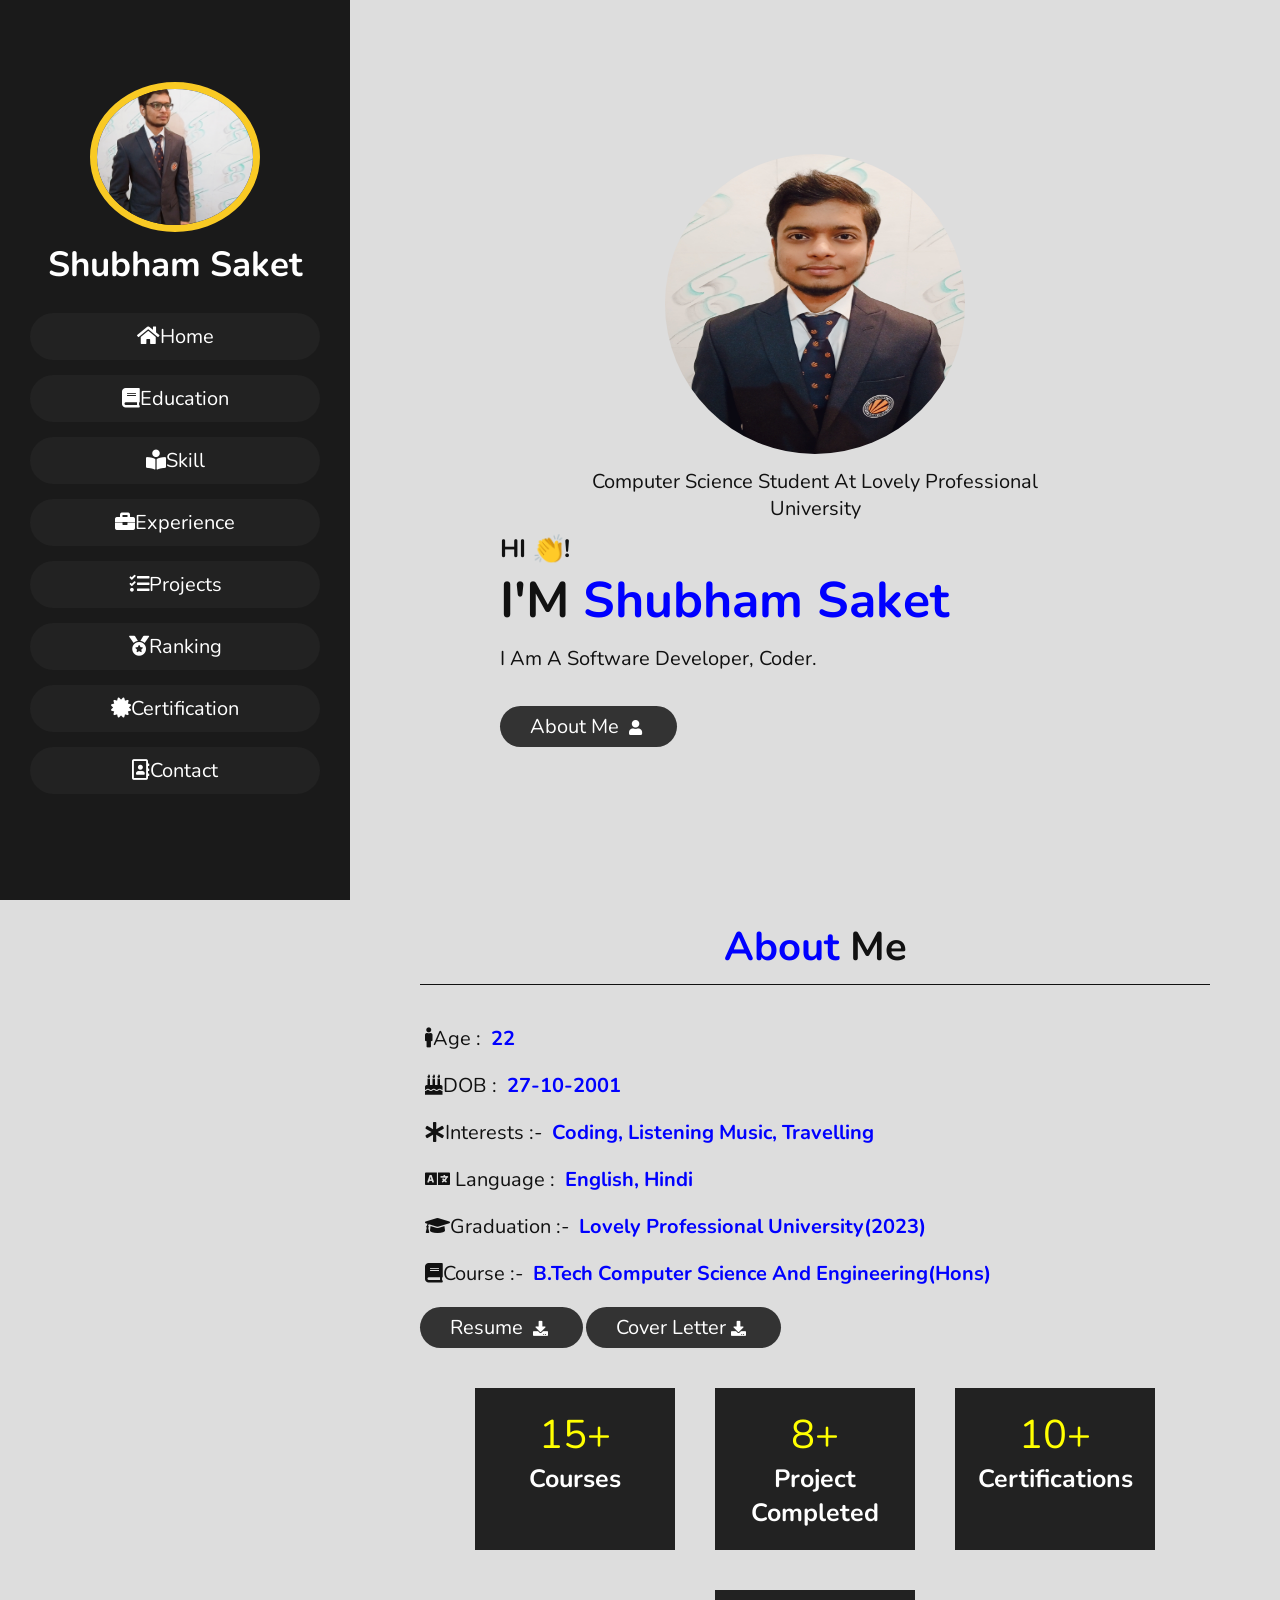
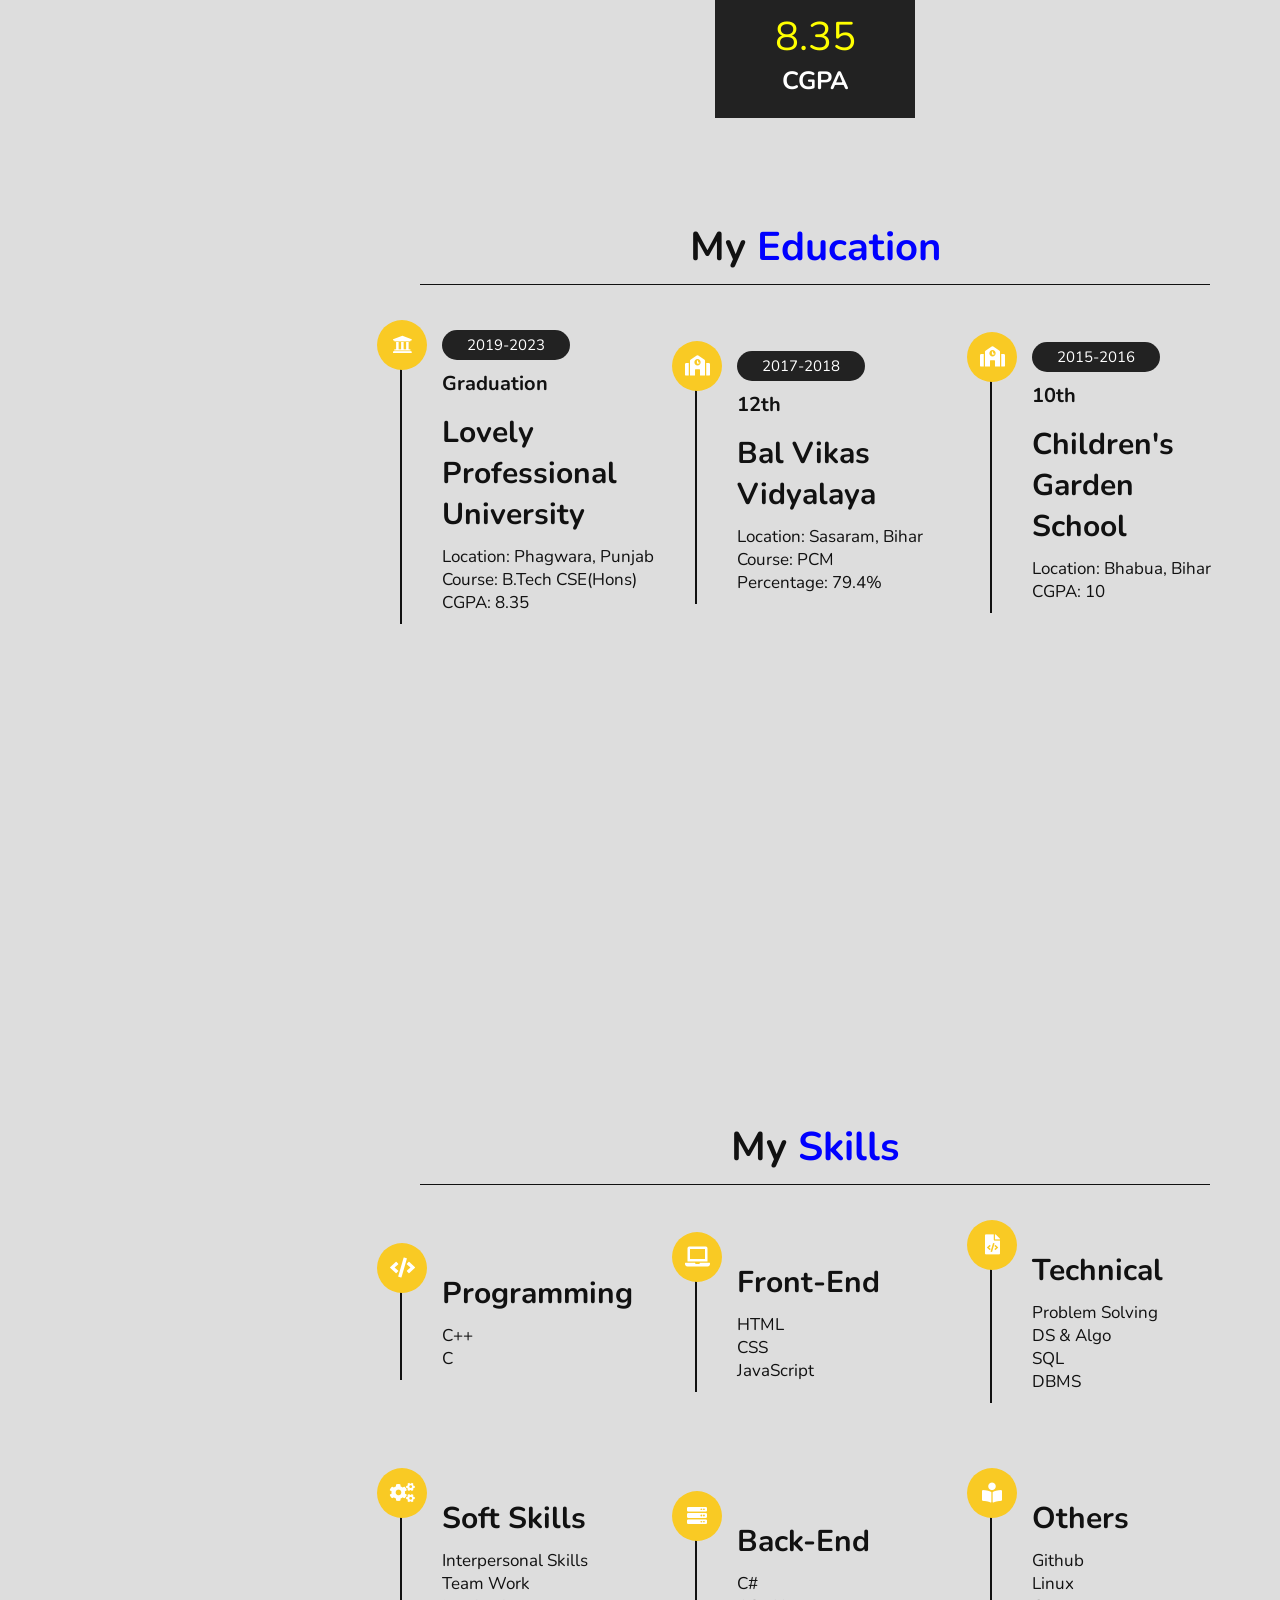
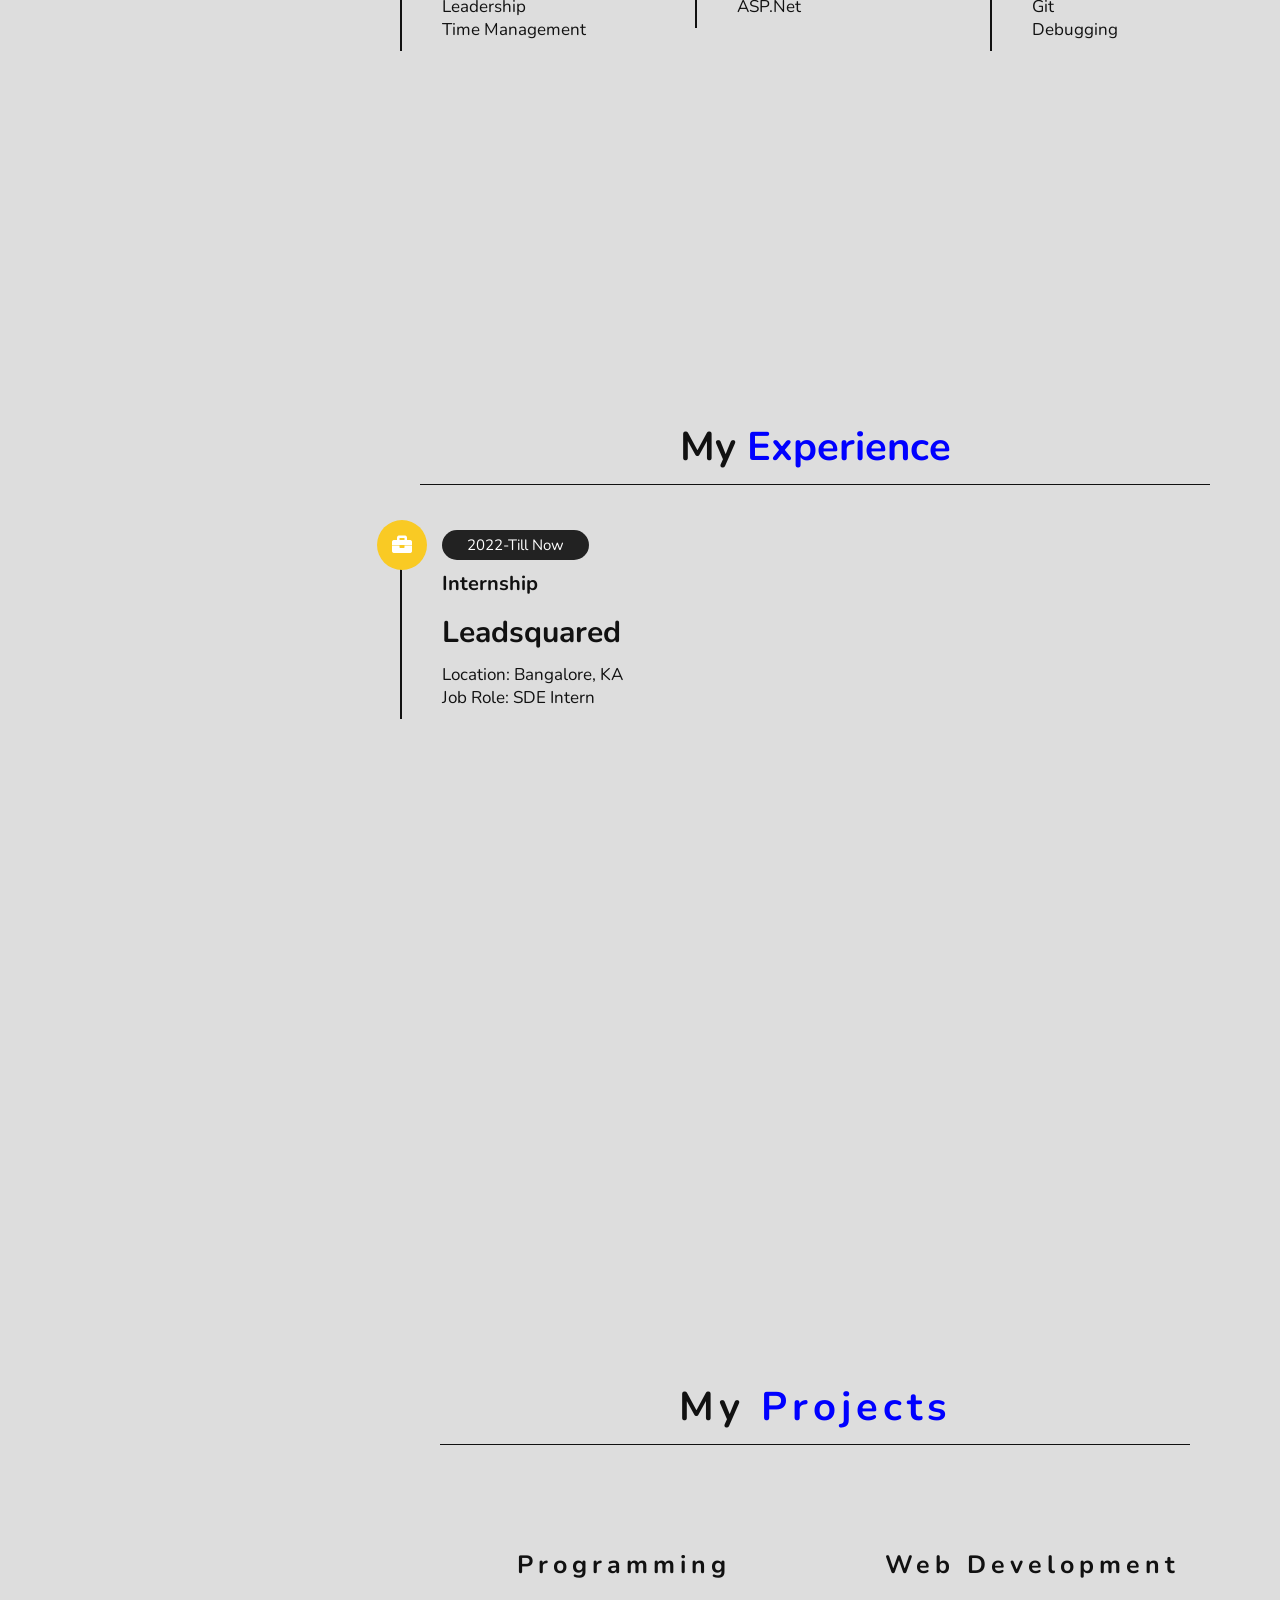
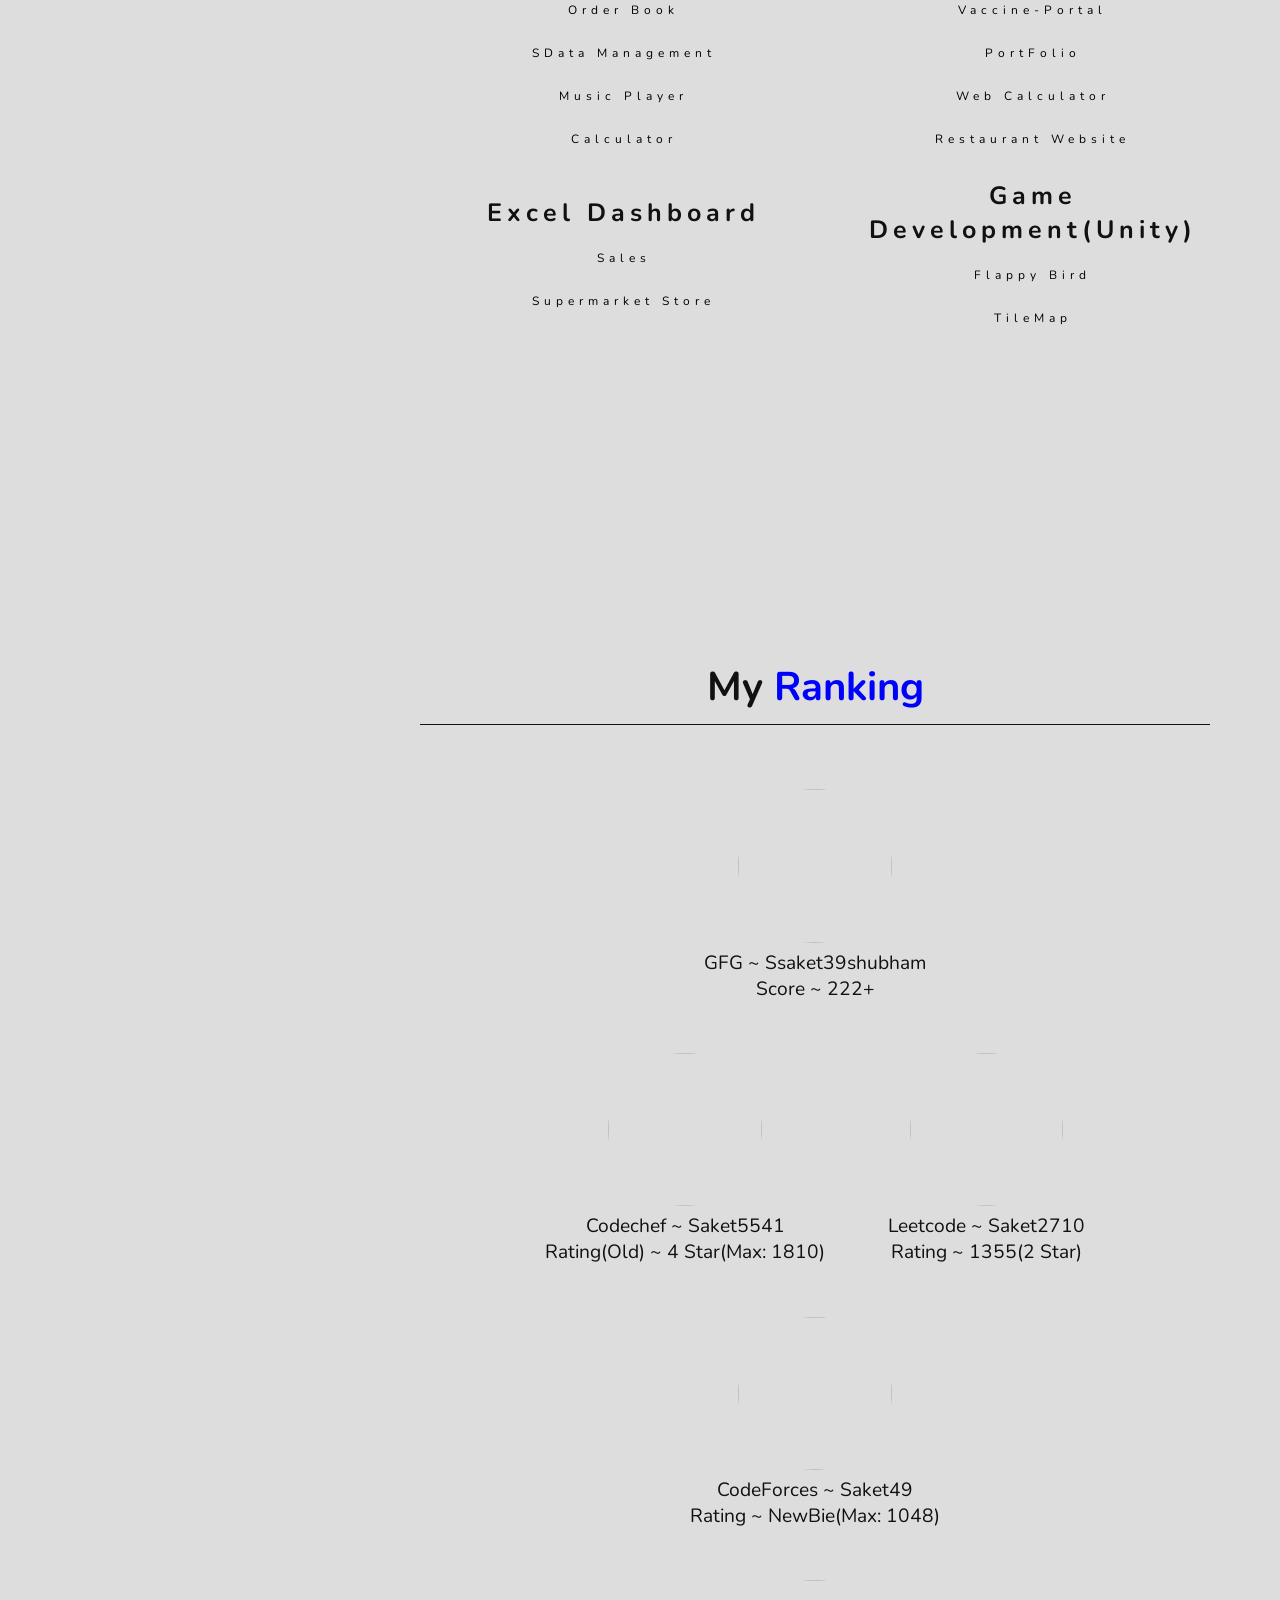
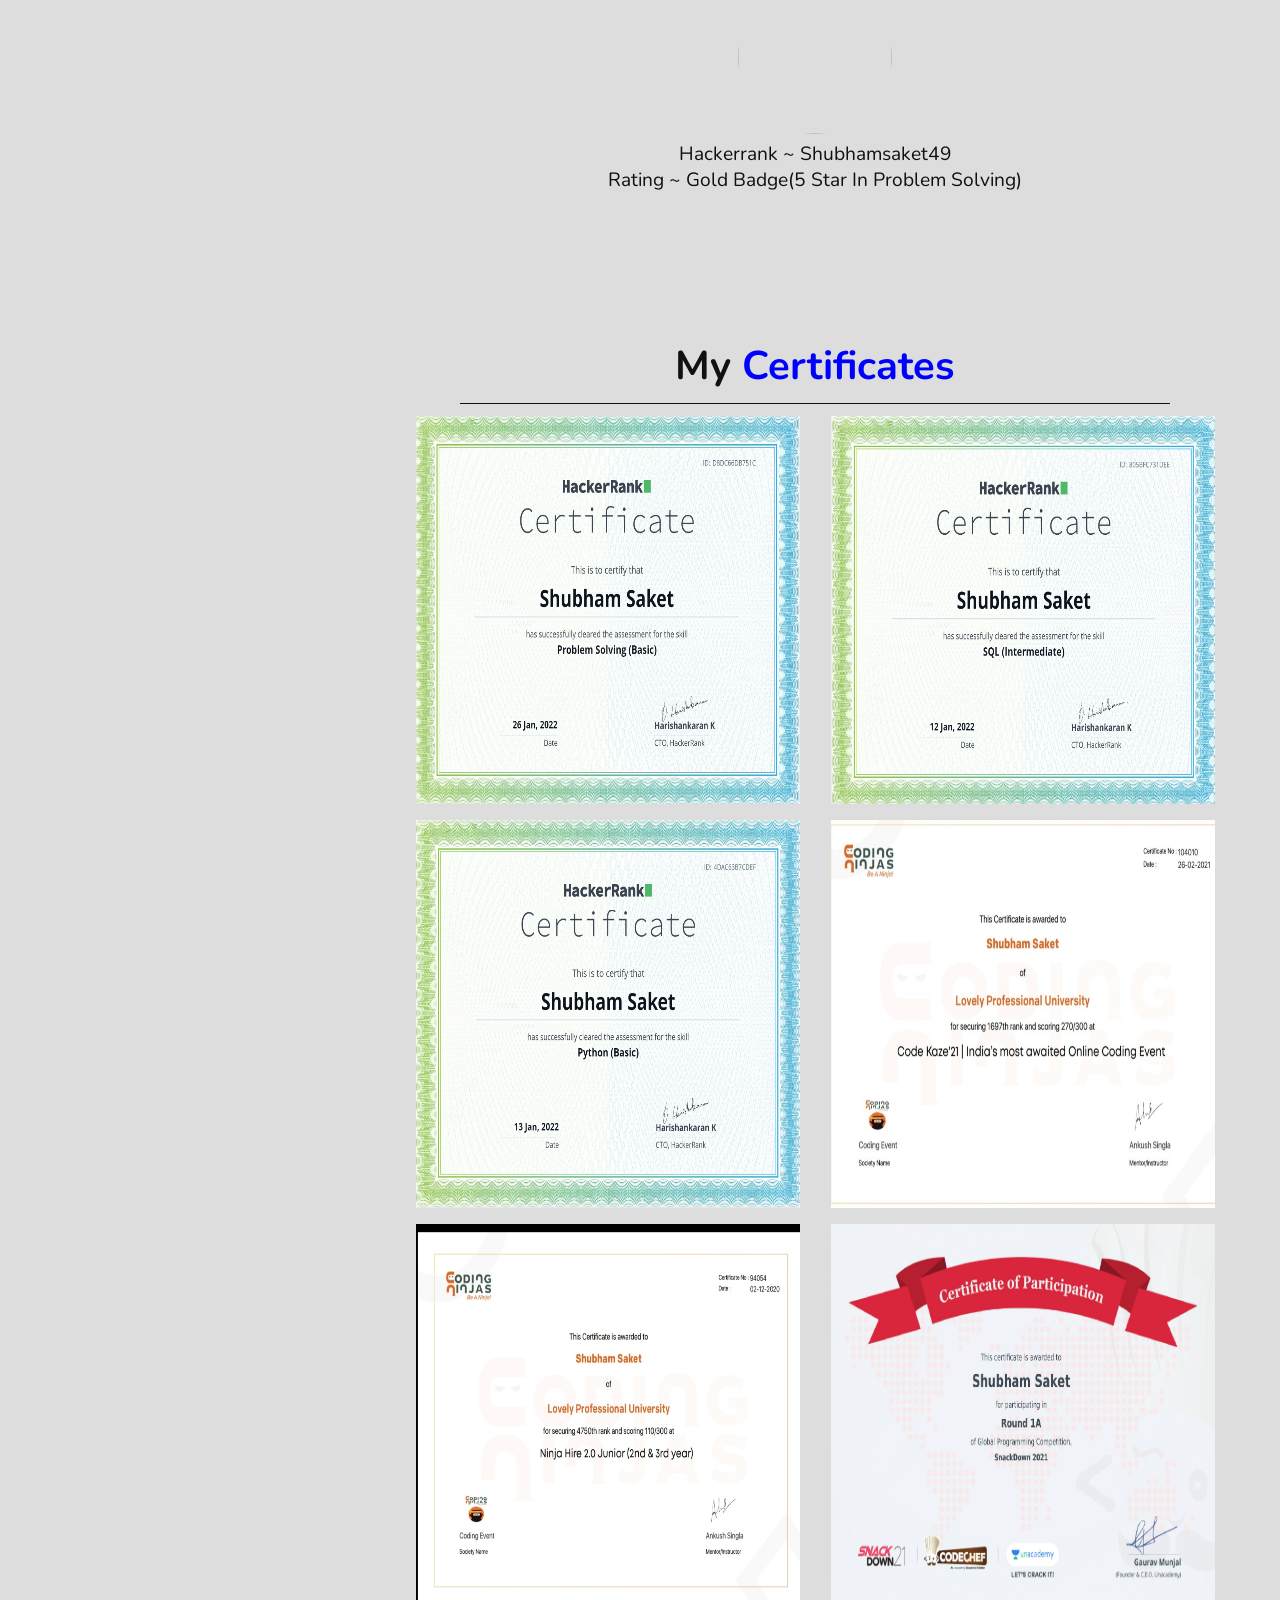
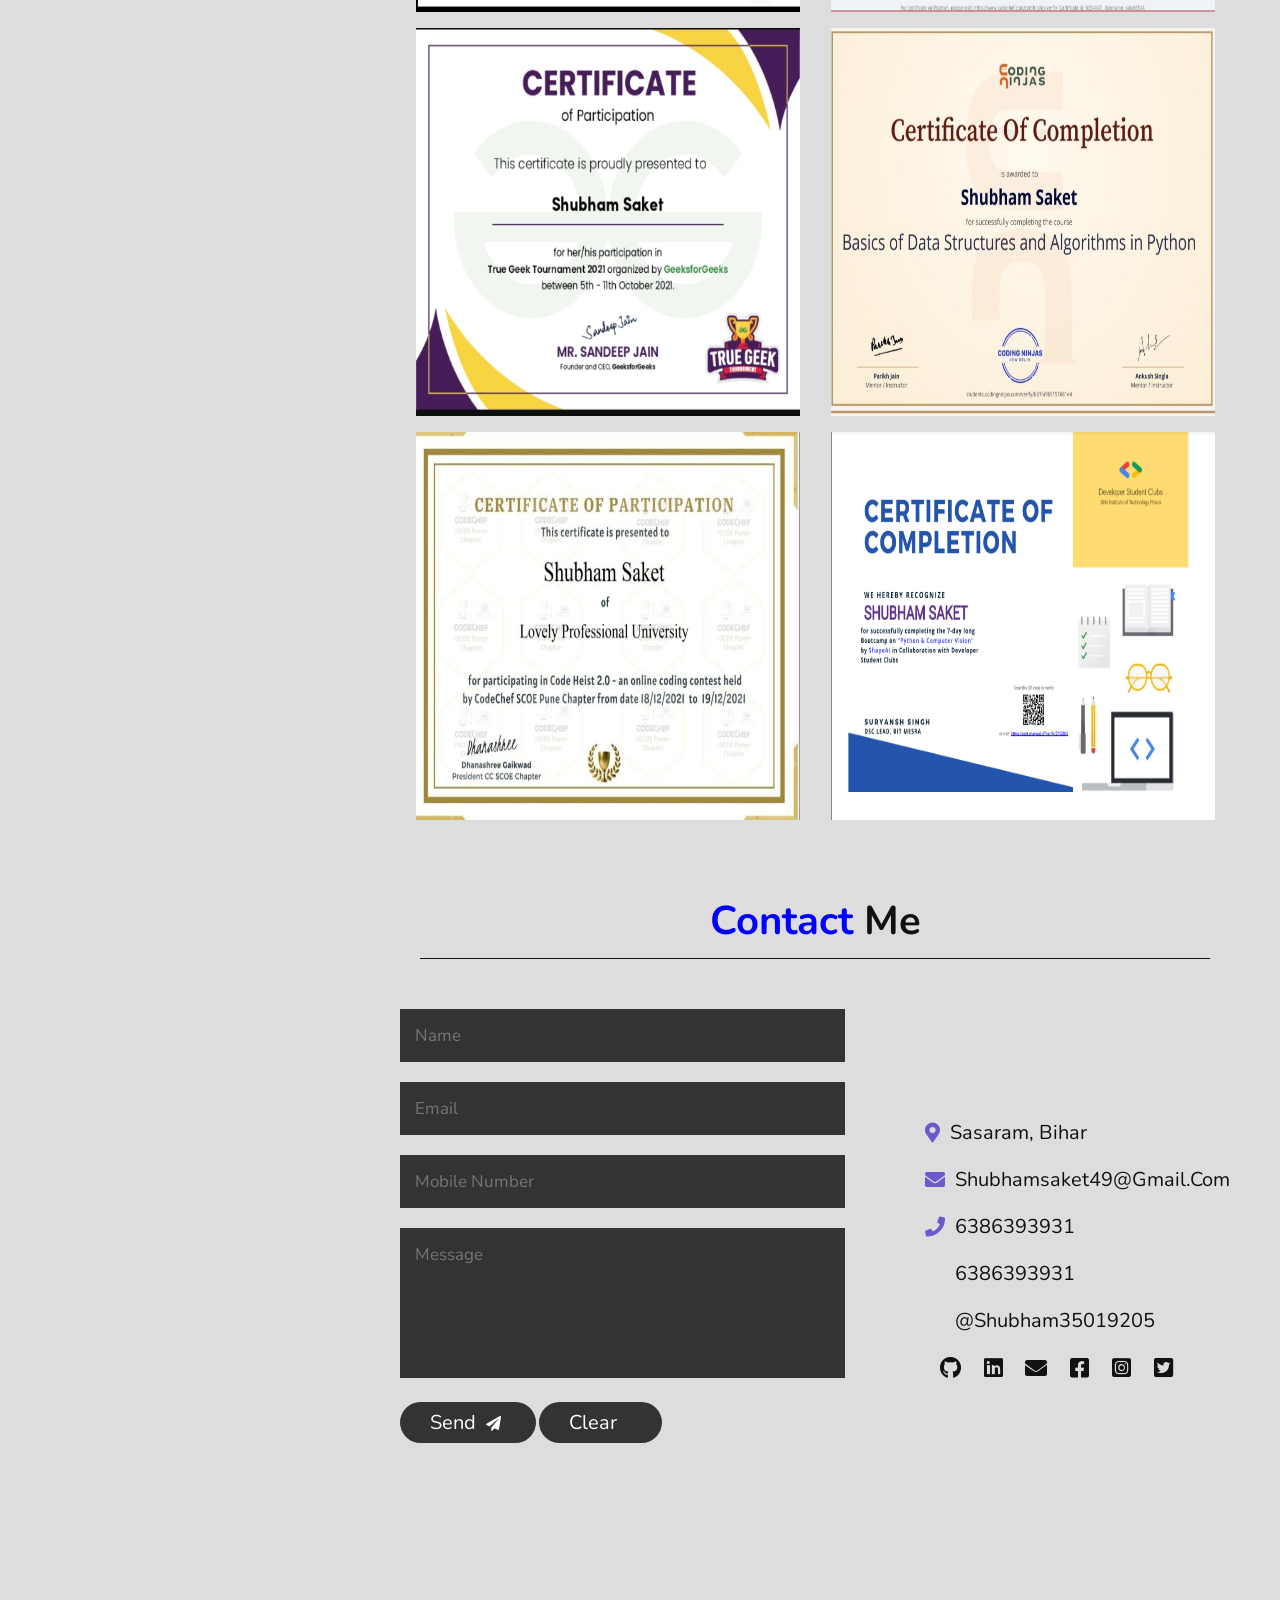
==== index.html @ 824a4bb2 "Add files via upload" ====
<!DOCTYPE html>
<html lang="en">
<head>
    <meta charset="UTF-8">
    <meta name="viewport" content="width=device-width, initial-scale=1.0">
    <title>My PortFolio</title>
    <link rel="stylesheet" href="https://cdnjs.cloudflare.com/ajax/libs/font-awesome/5.15.2/css/all.min.css">
    <link rel="stylesheet" href="style.css">

</head>
<body>


<header>

    <div class="user">
        <img src="new.jpeg" alt="">
        <h3 class="name">Shubham Saket</h3>
    </div>
	
    <nav class="navbar">
        <ul>
            <li><a href="#home"><i class="fa fa-home"></i>Home</a></li>
            <li><a href="#education"><i class="fa fa-book"></i>Education</a></li>
           <li><a href="#skill"><i class="fa fa-book-reader"></i>Skill</a></li>
           <li><a href="#experience"><i class="fas fa-briefcase"></i>Experience</a></li>
           <li><a href="#project"><i class="fas fa-tasks"></i>Projects</a></li>
            <li><a href="#rank"><i class="fas fa-medal"></i>Ranking</a></li>
            <li><a href="#certificate"><i class="fas fa-certificate"></i>Certification</a></li>
            <li><a href="#contact"><i class="far fa-address-book"></i>Contact</a></li>
        </ul>
    </nav>

</header>

<!-- header section ends -->

<div id="menu" class="fas fa-bars"></div>

<!-- home section starts  -->

<section class="home" id="home">
      <div class="container">
     <div class="intro">
<img src="me.jpg" alt="Shubham" class="mb-4" style="height: 300px; width: 300px; border-radius: 50%">
 <p class="post">Computer Science Student at Lovely Professional University</p>
</div>
</div>
    <h3>HI 👏!</h3>
    <h1>I'M <span>Shubham Saket</span></h1>
    <p> I am a Software Developer, Coder.<br>
    
    </p>
    <br>
 <a href="#about"><button class="btn">about me <i class="fas fa-user"></i></button></a>
</section>

<section class="about" id="about">

<h1 class="heading"> <span>about</span> me </h1>

<div class="row">

    <div class="info">
        <h3> <span> <i class="fas fa-male"></i>Age : </span><b> 22</b> </h3>
        <h3> <span> <i class="fas fa-birthday-cake"></i>DOB : </span> <b>27-10-2001 </b></h3>
        <h3> <span> <i class="fas fa-asterisk"></i>Interests :- </span>   <b>Coding, Listening Music, Travelling </b></h3>
        <h3> <span><i class="fas fa-language"></i> Language : </span> <b>English, Hindi</b> </h3>
        <h3> <span> <i class="fas fa-graduation-cap"></i>Graduation :-  </span> <b>Lovely Professional University(2023)</b></h3>
        <h3> <span><i class="fas fa-book"></i>Course :- </span>  <b>B.Tech Computer Science and Engineering(Hons)</b></h3>
        <a href="resume_updated.pdf"><button class="btn"> Resume <i class="fas fa-download"></i> </button></a>
        <a href="shubham's cover letter.pdf"><button class="btn"> Cover Letter<i class="fas fa-download"></i> </button></a>
    </div>

    <div class="counter">

        <div class="box">
            <span>15+</span>
            <h3>Courses</h3>
        </div>

        <div class="box">
            <span>8+</span>
            <h3>Project Completed</h3>
        </div>

        <div class="box">
            <span>10+</span>
            <h3>Certifications</h3>
        </div>

        <div class="box">
            <span>8.35</span>
            <h3>CGPA</h3>
        </div>

    </div>

</div>

</section>

<section class="education" id="education">
<h1 class="heading"> my <span>education</span> </h1>
<div class="box-container">

    <div class="box">
        <i class="fas fa-university"></i>
        <span>2019-2023</span>
        <h2> Graduation </h2>
        <h3>Lovely Professional University</h3>
        <p> Location: Phagwara, Punjab<br>
         Course: B.Tech CSE(Hons)<br>
          CGPA: 8.35
          </p>
  </div>

    <div class="box">
        <i class="fas fa-school"></i>
        <span>2017-2018</span>
        <h2> 12th </h2>
        <h3>Bal Vikas Vidyalaya </h3>
        <p> Location: Sasaram, Bihar<br>
          Course: PCM <br >
         Percentage: 79.4% 
         </p>  
</div>

    <div class="box">
        <i class="fas fa-school"></i>
        <span>2015-2016</span>
        <h2> 10th </h2>
        <h3>Children's Garden <br>School </h3>
        <p> Location: Bhabua, Bihar<br>
         CGPA: 10 
         </p>  
  </div>
</div>
</section>
<section class="skill" id="skill">

<h1 class="heading"> my <span>skills</span> </h1>

<div class="box-container">

    <div class="box">
        <i class="fas fa-code"></i>
        <h3> Programming</h3>
        <p> C++ <br>
            C <br>
          </p>
  </div>

    <div class="box">
        <i class="fas fa-laptop"></i>
        <h3> Front-End </h3>
        <p> HTML<br>
          CSS<br >
         JavaScript 
         </p>  
   </div>   
                                                                                                                                      
  <div class="box">
        <i class="fas fa-file-code"></i>
        <h3>Technical </h3>
        <p> Problem Solving<br>
        DS & Algo<br>
        SQL<br>
        DBMS<br>
        </p>  
  </div>  

 <div class="box">
        <i class="fas fa-cogs"></i>
        <h3>Soft Skills </h3>
        <p> Interpersonal Skills<br>
        Team Work<br>
        Leadership<br>
        Time Management<br>
        </p>  
  </div>

<div class="box">
       <i class="fas fa-server"></i>
        <h3> Back-End </h3>
        <p> C# <br>
        ASP.Net<br>
        </p>  
  </div>  

<div class="box">
        <i class="fas fa-book-reader"></i>
        <h3>Others </h3>
        <p> Github <br>
        Linux<br>
        Git<br>
        Debugging<br>
        </p>  
  </div>             

</div>
</section>

<section class="experience" id="experience">
<h1 class="heading"> my <span>Experience</span> </h1>
<div class="box-container">
<div class="box">
        <i class="fas fa-briefcase"></i>
        <span>2022-Till Now</span>
        <h2> Internship</h2>
        <h3>Leadsquared</h3>
        <p> Location: Bangalore, KA<br>
         Job Role: SDE Intern<br>
          </p>
  </div>
</div>
</section>


 <section class="project" id="project">
      <h1 class="heading"> my <span>Projects</span> </h1>
        <div class="project">
   <div class="box-container">
  
  <div class="box">
        <h2>Programming</h2> 
            <a href="https://github.com/shubhamsaket49/Card-Management-System" class="btn1">Order Book</a><br>
            <a href="https://github.com/shubhamsaket49/Student-Management-System" class="btn1">SData Management</a><br>
            <a href="https://github.com/shubhamsaket49/Music-Player-SPOTXIFY" class="btn1">Music Player</a><br>
             <a href="https://github.com/shubhamsaket49/Calculator" class="btn1">Calculator</a>

  </div>
  <div class="box">
        <h2>Web Development</h2> 
       <a href="https://shubhamsaket49.github.io/Covid-Vaccine-Portal/" class="btn1">Vaccine-Portal</a><br>    
       <a href="https://shubhamsaket49.github.io/ShubhamSaket-Portfolio/" class="btn1">PortFolio</a><br>
          <a href="https://shubhamsaket49.github.io/Basic-Cum-Scientific-Calculator/" class="btn1">Web Calculator</a><br>
         <a href="https://shubhamsaket49.github.io/restaurants-website/" class="btn1">Restaurant Website</li></a>
  </div>

  <div class="box">
        <h2>Excel Dashboard</h2> 
            <a href="https://github.com/shubhamsaket49/sales-dashboard" class="btn1"> Sales</a><br>
            <a href="https://github.com/shubhamsaket49/Daily-dose-supermarket-DASHBOARD" class="btn1">Supermarket Store</a><br>

  </div>
  <div class="box">
        <h2>Game Development(Unity)</h2> 
           <a href="https://github.com/shubhamsaket49/2D-Game" class="btn1"> Flappy Bird</a><br>
           <a href="https://github.com/shubhamsaket49/TileMap-Game" class="btn1">TileMap</a><br>

  </div>
        </div>
    </section>
    
 <section class="ranks" id="rank">
      <h1 class="heading"> my <span>Ranking</span> </h1>
        <div class="ranking">
        <a href="https://auth.geeksforgeeks.org/user/ssaket39shubham/practice/" target="_blank">
            <div class="rank">
        <img src="https://yt3.ggpht.com/ytc/AKedOLTBiDouO3A3z9x7RCzehRqJGkV6xnlxcREz6BuTvA=s900-c-k-c0x00ffffff-no-rj"/>
         <br><span>GFG ~ ssaket39shubham</span>
       <br><span>Score ~ 222+ </span>
             </div></a>

        <a href="https://www.codechef.com/users/saket5541" target="_blank">
             <div class="rank">
        <img src="https://yt3.ggpht.com/ytc/AAUvwnhAFZgqXiTg3WS7ZFI6byv7sBAVxE9j8T6Cioa8rw4=s900-c-k-c0x00ffffff-no-rj"/>
         <br><span>Codechef ~ saket5541</span>
       <br><span>Rating(Old) ~ 4 star(Max: 1810)</span>
             </div></a>

        <a href="https://leetcode.com/shubham2710/" target="_blank">
             <div class="rank">
        <img src="https://pathrise-website-guide-wp.s3.us-west-1.amazonaws.com/guides/wp-content/uploads/2019/05/10175228/images-11.png"/>
        <br><span>Leetcode ~ saket2710</span>
        <br><span>Rating ~ 1355(2 star)</span>
             </div></a>

        <a href="https://codeforces.com/profile/saket49" target="_blank">
             <div class="rank">
        <img src="https://apprecs.org/gp/images/app-icons/300/0b/com.SoftTechs.CodeForces.jpg"/>
         <br><span>CodeForces ~ saket49</span>
        <br><span>Rating ~ NewBie(Max: 1048)</span>
             </div></a>

        <a href="https://www.hackerrank.com/shubhamsaket49" target="_blank">
             <div class="rank">
        <img src="https://upload.wikimedia.org/wikipedia/commons/4/40/HackerRank_Icon-1000px.png"/>
        <br><span>Hackerrank ~ shubhamsaket49</span>
       <br><span>Rating ~ Gold Badge(5 star in Problem Solving) </span>
             </div></a>

        </div>
    </section>
    
 <section class="certficates" id="certificate">
<h1 class="heading"> my <span>Certificates</span> </h1>

        <div class="certificate">

            <div class="c1">
                  <img src="problem.png" alt="problemsolving"/>
            </div>

            <div class="c1">
                 <img src="sql_inter.png" alt="sql_hacker"/>
            </div>

            <div class="c1">
             <img src="python.png" alt="python_hacker"/>
            </div>
        
          <div class="c1">
                <img src="Codekaze.jpg" alt="ninza"/>
            </div>

            <div class="c1">
              <img src="cer4.jpg" alt="coding"/>
            </div>

            <div class="c1">
                  <img src="snackdown1.jpeg" alt="gdsc"/>
            </div>

            <div class="c1">
               <img src="gfg.jpg" alt="gfg"/>
            </div>

            <div class="c1">
              <img src="dsa.jpg" alt="dsa"/>
            </div>
           <div class="c1">
               <img src="codeh.jpg" alt="gfg"/>
            </div>

            <div class="c1">
              <img src="gdsc.png" alt="codechef"/>
            </div>
        </div>

    </div>
</section>
<section class="contact" id="contact">

<h1 class="heading"> <span>contact</span> me </h1>

<div class="row">

  

        <h3 class="title"></h3>
    <form action="https://formspree.io/f/mwkypqea" method="POST">
        <input type="text" placeholder="name" required class="box">
        <input type="email" placeholder="email" class="box" name="_replyto" required>
       <input type="number" placeholder="mobile number" required class="box">
        <textarea name="" id="" cols="30" rows="10" class="box message" placeholder="message" required></textarea>
        <button type="submit" class="btn"> send <i class="fas fa-paper-plane"></i> </button>
        <button type="reset" class="btn"> clear <i class="fa fa-remove"></i> </button>

    </form>

  <div class="content">
        <div class="info">
            <h3> <i class="fas fa-map-marker-alt"></i> Sasaram, Bihar </h3>
            <h3> <i class="fas fa-envelope"></i> shubhamsaket49@gmail.com </h3>
            <h3> <i class="fas fa-phone"></i> 6386393931 </h3>
           <h3> <i class="fa fa-whatsapp "></i> 6386393931 </h3>
            <h3> <i class="fa fa-twitter"></i> @Shubham35019205 </h3>
           <div class="social1">
         <a href="https://github.com/shubhamsaket49" target="_blank"><i class="fab fa-github"></i></a>
            <a href="https://www.linkedin.com/in/shubhamsaket/" target="_blank"><i class="fab fa-linkedin"></i></a>
            <a href="mailto:shubhamsaket49" target="_blank"><i class="fas fa-envelope"></i></a>
            <a href="https://www.facebook.com/shubham.saket.528/" target="_blank"><i class="fab fa-facebook-square"></i></a>
            <a href="https://www.instagram.com/saket_5929" target="_blank"><i class="fab fa-instagram-square"></i></a>
            <a href="https://twitter.com/Shubham35019205" target="_blank"><i class="fab fa-twitter-square"></i></a>

        </div>
       </div>
</div>

</div>
</section>


<script src="https://kit.fontawesome.com/e3552d9857.js" crossorigin="anonymous"></script>
<script src="https://cdnjs.cloudflare.com/ajax/libs/jquery/3.6.0/jquery.min.js"></script>
<script src="script.js"></script>


</body>
</html>
---- style.css ----
@import url('https://fonts.googleapis.com/css2?family=Nunito:wght@200;300;400;600&display=swap');

:root{
    --yellow:#f9ca24;
}

*{
    font-family: 'Nunito', sans-serif;
    margin:0; padding:0;
    box-sizing: border-box;
    text-decoration: none;
    outline: none; border:none;
    text-transform: capitalize;
    transition: all .2s linear;
}

*::selection
{
    background:var(--yellow);
    color:#333;
}

html
{
    font-size: 62.5%;
    overflow-x: hidden;
}

html::-webkit-scrollbar
{
    width:1.4rem;
}

html::-webkit-scrollbar-track
{
    background:#222;
}

html::-webkit-scrollbar-thumb
{
    background:var(--yellow);
}

body
{
    background:#ddd;
    overflow-x: hidden;
    padding-left: 35rem;
}

section
{
    min-height: 100vh;
    padding:1rem;
}

.btn
{
    padding:.7rem 3rem;
    background:#333;
    color:#fff;
    cursor: pointer;
    margin-top: 1rem;
    font-size: 2rem;
    border-radius: 5rem;
}

.btn i{
    padding:0.5rem;
    font-size: 1.5rem;
}

.btn:hover
{
    background-color:SlateBlue;
  
}

.heading
{
    text-align: center;
    margin:0 6rem;
    font-size: 4rem;
    padding:1rem;
    border-bottom: .1rem solid #111;
    color:#111;
}

.heading span
{
    color:Blue;
}

header
{
    position: fixed;
    top:0; left:0;
    z-index: 800;
    height:100%;
    width:35rem;
    background:#1a1a1a;
    display: flex;
    align-items: center;
    justify-content: center;
    flex-flow: column;
    text-align: center;
}

header .user img
{
    height:15rem;
    width:17rem;
    border-radius: 50%;
    object-fit: cover;
    margin-bottom: 0.5rem;
    border:.7rem solid var(--yellow);
}

header .user .name
{
    font-size: 3.5rem;
    color:#fff;
}

header .user .post
{
    font-size: 2rem;
    color:#eee;
}

header .navbar
{
    width:100%;
}

header .navbar ul
{
    list-style: none;
    padding:1rem 3rem;
}


header .navbar ul li a
{
    display: block;
    padding:1rem;
    margin:1.5rem 0;
    background:#222;
    color:#fff;
    font-size: 2rem;
    border-radius: 5rem;

}

header .navbar ul li a:hover
{
    background-color:SlateBlue;
}

#menu
{
    position: fixed;
    top:2rem; right:2rem;
    background:#333;
    color:#111;
    cursor: pointer;
    font-size: 2.5rem;
    padding:1rem 1.5rem;
    z-index: 1000;
    display: none;
}
section.home .intro {
  margin: auto;
  max-width: 540px;
  text-align: center;
  position: relative;
  z-index: 1;
}
.home
{
    display: flex;
    justify-content: center;
    flex-flow: column;
    padding:0 15rem;
}

.home h3
{
    font-size: 2.5rem;
    color:#111;
}

.home h1
{
    font-size:5rem;
    color:#111;
}

.home h1 span
{
    color:Blue;
   
}

.home p
{
    font-size:2rem;
    color:#111;
    padding: 1rem 0;
}

.about .row
{
    display: flex;
    align-items: center;
    justify-content: center;
    flex-wrap: wrap;
    padding:1rem 0;
}

.about .row .info
{
    flex:1 1 48rem;
    padding:2rem 1rem;
    padding-left: 6rem;
}

.about .row .info h3
{
    font-size: 2rem;
    color:Blue;
    padding:1rem 0;
    font-weight: normal;
}

.about .row .info h3 span
{
    color:#111;
    padding:0 .5rem;
}

.about .row .counter
{
    flex:1 1 48rem;
    display: flex;
    justify-content: center;
    flex-wrap: wrap;
}

.about .row .counter .box
{
    width:20rem;
    background:#222;
    text-align: center;
    padding: 2rem;
    margin:2rem;
}

.about .row .counter .box span
{
    font-size: 4rem;
    color:yellow;
}

.about .row .counter .box h3
{
    font-size: 2.5rem;
    color:#fff;
}


.social1 
{
    margin: 0.5vw;
    font-size: 22px;
    color: white;
}

.social1 i
{
    padding: 0px 2px;
    margin: 0.5vw;
    color: #111;
}

.social1 i:hover
{
    color:rgba(0, 0, 255, 0.8);
}
.education .box-container
{
    display: flex;
    align-items: center;
    justify-content: space-between;
    flex-wrap: wrap;
    padding:1rem 0;
    padding-left: 3rem;
}

.education .box-container .box{
    width:27rem;
    margin:4rem 1rem;
    padding-left: 4rem;
    border-left: .2rem solid #111;
    position: relative;
}

.education .box-container .box span{
    font-size: 1.5rem;
    background:#222;
    color:#fff;
    border-radius: 5rem;
    padding:.5rem 2.5rem;
}

.education .box-container .box h3{
    font-size: 3rem;
    color:#111;
    padding-top: 1.5rem;
}
.education .box-container .box h2{
    font-size: 2rem;
    color:#111;
    padding-top: 1.5rem;
}

.education .box-container .box p{
    font-size: 1.7rem;
    color:#111;
    padding: 1rem 0;
}

.education .box-container .box i{
    position: absolute;
    top:-1.5rem; left:-2.5rem;
    height:5rem;
    width: 5rem;
    border-radius: 50%;
    line-height: 5rem;
    text-align: center;
    font-size: 2rem;
    color:#fff;
    background:var(--yellow);
}

.skill .box-container
{
    display: flex;
    align-items: center;
    justify-content: space-between;
    flex-wrap: wrap;
    padding:1rem 0;
    padding-left: 3rem;
}
.skill .box-container .box{
    width:27rem;
    margin:4rem 1rem;
    padding-left: 4rem;
    border-left: .2rem solid #111;
    position: relative;
}

.skill .box-container .box span{
    font-size: 1.5rem;
     display: block;
    background:#222;
    color:#eee;
    border-radius: 5rem;
    padding:.5rem 2.5rem;
}

.skill .box-container .box h3{
    font-size: 3rem;
    color:#111;
    padding-top: 1.5rem;
}

.skill .box-container .box p{
    font-size: 1.7rem;
    color:#111;
    padding: 1rem 0;
}


.skill .box-container .box i{
    position: absolute;
    top:-1.5rem; left:-2.5rem;
    height:5rem;
    width: 5rem;
    border-radius: 50%;
    line-height: 5rem;
    text-align: center;
    font-size: 2rem;
    color:white;
     background:var(--yellow);
}

.experience .box-container
{
    display: flex;
    align-items: center;
    justify-content: space-between;
    flex-wrap: wrap;
    padding:1rem 0;
    padding-left: 3rem;
}

.experience .box-container .box{
    width:27rem;
    margin:4rem 1rem;
    padding-left: 4rem;
    border-left: .2rem solid #111;
    position: relative;
}

.experience .box-container .box span{
    font-size: 1.5rem;
    background:#222;
    color:#fff;
    border-radius: 5rem;
    padding:.5rem 2.5rem;
}

.experience .box-container .box h3{
    font-size: 3rem;
    color:#111;
    padding-top: 1.5rem;
}
.experience .box-container .box h2{
    font-size: 2rem;
    color:#111;
    padding-top: 1.5rem;
}

.experience .box-container .box p{
    font-size: 1.7rem;
    color:#111;
    padding: 1rem 0;
}

.experience .box-container .box i{
    position: absolute;
    top:-1.5rem; left:-2.5rem;
    height:5rem;
    width: 5rem;
    border-radius: 50%;
    line-height: 5rem;
    text-align: center;
    font-size: 2rem;
    color:#fff;
    background:var(--yellow);
}



.btn1
{
    padding:.3rem 2rem;
    color:black;
    cursor: pointer;
    margin-top: 1rem;
    font-size: 1.2rem;
    border-radius: 1rem;
}
.btn1 i
{
    padding:0.5rem;
    font-size: 1rem;
}
.btn1:hover
{
      background-color:SlateBlue;
  
}
.project .box-container
{
    display: flex;
    align-items: center;
    justify-content: space-between;
    flex-wrap: wrap;
    padding:1vw 1vw;
    padding-left: 3vw;
}

.project .box-container .box{
    width:35rem;
    margin:0.5rem 1rem;
    padding-left: 0.1rem;
    border-left: .2.5rem solid #fff;
    position: relative;
}

.project .box-container .box span{
    font-size: 1rem;
    background:#ccc;
    color:#fff;
    border-radius: 3rem;
    padding:.3rem 2rem;
}
.project i:hover
{
      color:rgba(121, 179, 218, 0.5);
      
}

.project .box-container .box h3{
    font-size: 3rem;
    color:#fff;
    padding-top: 1.5rem;
}
.project .box-container .box h2{
    font-size: 2.5rem;
    color:#111;
    padding-top: 1.5rem;
}

.project .box-container .box p{
    font-size: 1.6rem;
    color:#fff;
    padding: 1rem 0;
}

.rank
{
    padding: 1VW 5vw 0vw 5vw;
    text-align: center;
    padding: 2vw;
    font-size: 1.5vw;
}

.ranking
{
    display: flex;
    flex-wrap: wrap;
    justify-content: space-around;
    margin: 3vw 12vw 0vw 12vw;
    padding-bottom: 50px;
}

.rank img
{
    width: 12vw;
    height: 12vw;;
    border-radius: 50%;
}

.ranking a
{
    text-decoration: none;
    color: #111;
}

.project
{
    text-align: center;
    margin: 20px;
    padding-top: 50px;
    font-size:xx-large;
    letter-spacing: 5px;
}

.innerexp
{
    padding-top: 50px;
}
.contact .row{
    display: flex;
    align-items: center;
    justify-content: center;
    flex-wrap: wrap;
}

.contact .row .content{
    flex:1 1 30rem;
    padding:4rem;
    padding-bottom: 0;
}

.contact .row form{
    flex:1 1 45rem;
    padding:2rem;
    margin:2rem;
    margin-bottom: 4rem;
}

.contact .row form .box{
    padding:1.5rem;
    margin:1rem 0;
    background:#333;
    color:#fff;
    text-transform: none;
    font-size: 1.7rem;
    width:100%;
}

.contact .row form .box::placeholder{
    text-transform: capitalize;
}

.contact .row form .message{
    height: 15rem;
    resize: none;
}

.contact .row .content .title{
    text-transform: uppercase;
    color:#111;
    font-size: 3rem;
    padding-bottom: 2rem;
}

.contact .row .content .info h3{
    display: flex;
    align-items: center;
    font-size: 2rem;
    color:#111;
    padding:1rem 0;
    font-weight: normal;
}

.contact .row .content .info h3 i{
    padding-right: 1rem;
    color:slateblue;
}

.top{
    position: fixed;
    bottom:7.5rem; right: 2rem;
    z-index: 100;
    display: none;
}

img
{
    width: 150px;
    height: 400px;
}

.certficates
{
    background-color:#ddd;
    padding: 50px;
}

.certificate
{
    display: flex;
    flex-wrap: wrap;
    justify-content: space-around;
}

.c1 img
{
    width: 30vw;
    min-width:300px;
    padding: 1VW 0vw 0vw 0vw;
    overflow:scroll;
}

@media (max-width:1200px)
{

    html
{
        font-size: 55%;
}

    .home
{
        padding:1rem 4rem;
}

}

@media (max-width:991px)
{

   header
{
       left:-120%;
}

   #menu
{
       display: block;
}

   header.toggle
{
    left:0%;
}

   body
{
       padding:0;
}

}

@media (max-width:768px)
{

    html
{
        font-size: 50%;
}
 
}

@media (max-width:400px)
{

    header
{
        width: 100vw;
}

    .heading
{
        margin:0 3rem;
}

    .about .row .counter .box
{
        width: 100%;
}
 
    .education .box-container .box
{
        width:100%;
}

    .contact .row form
{
    margin:3rem 0;
}

.contact .social i
{
    color:black;
    font-size: 25px;
}

 }
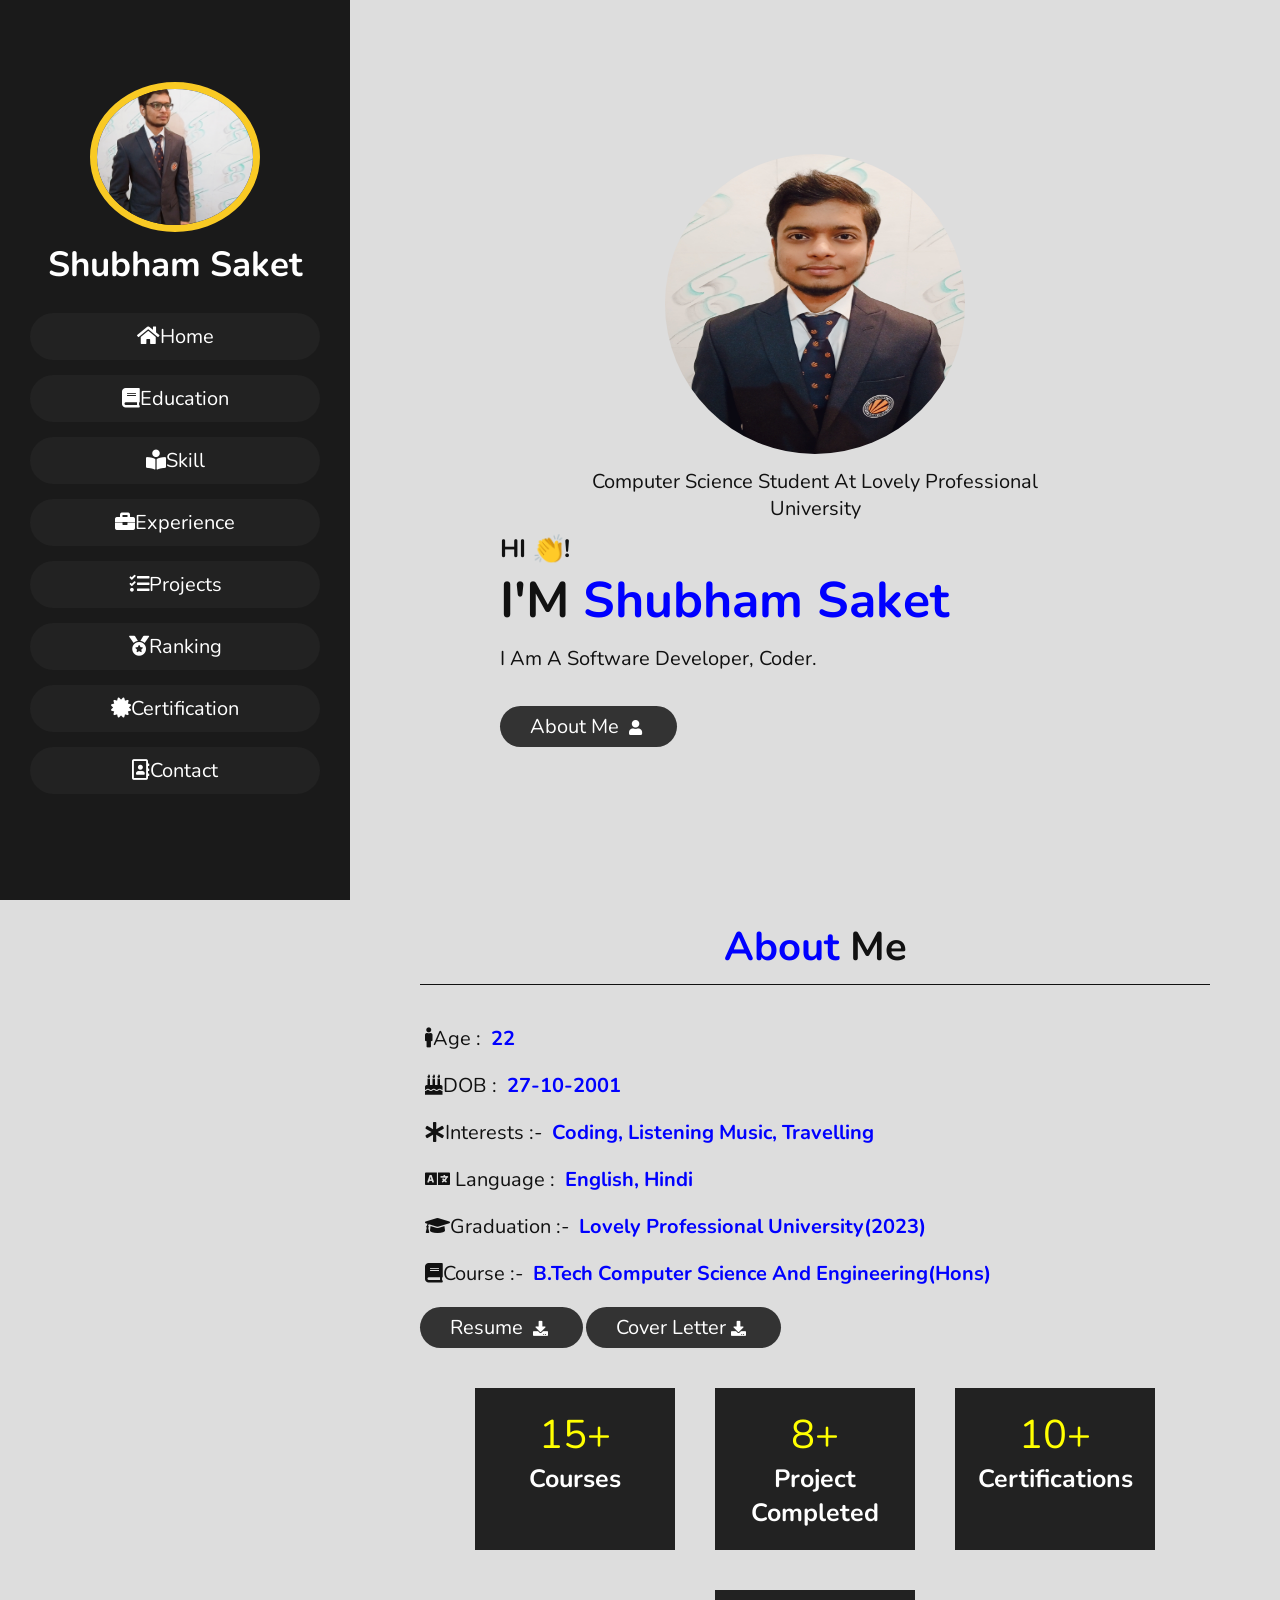
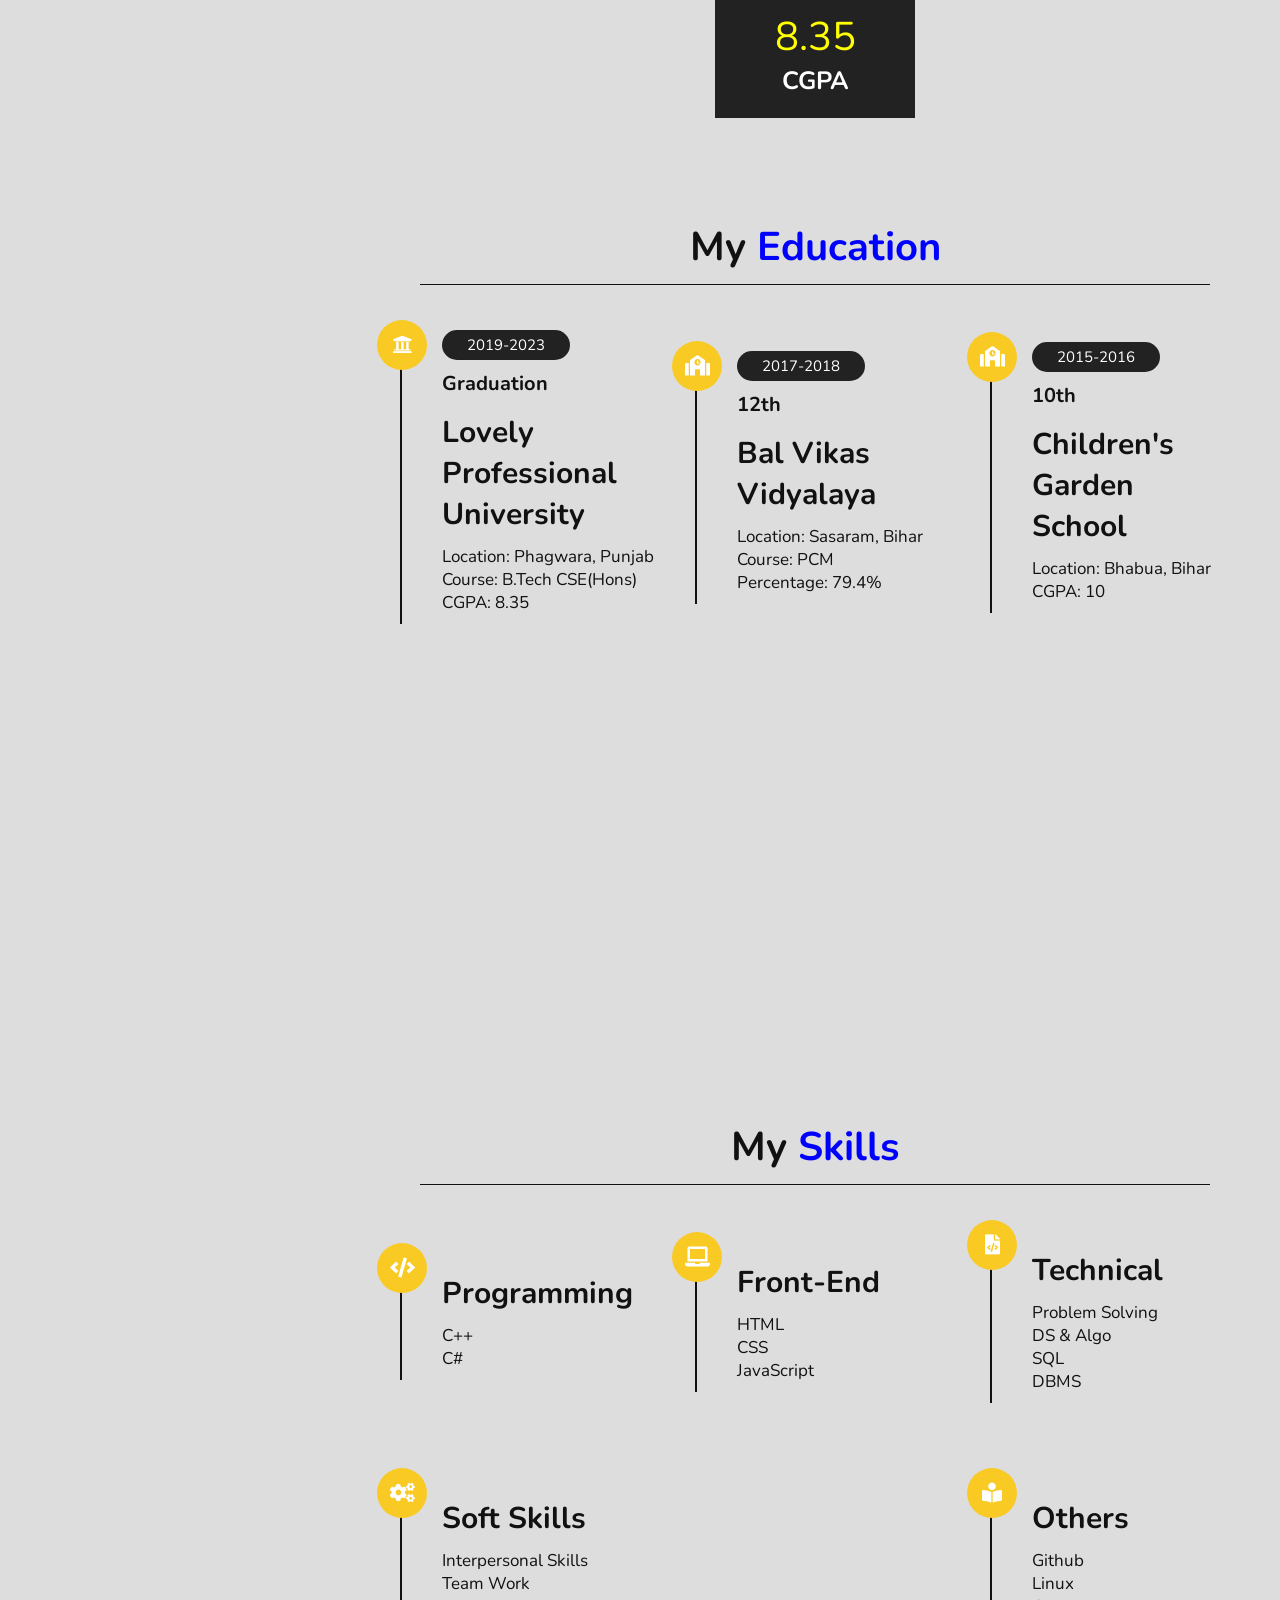
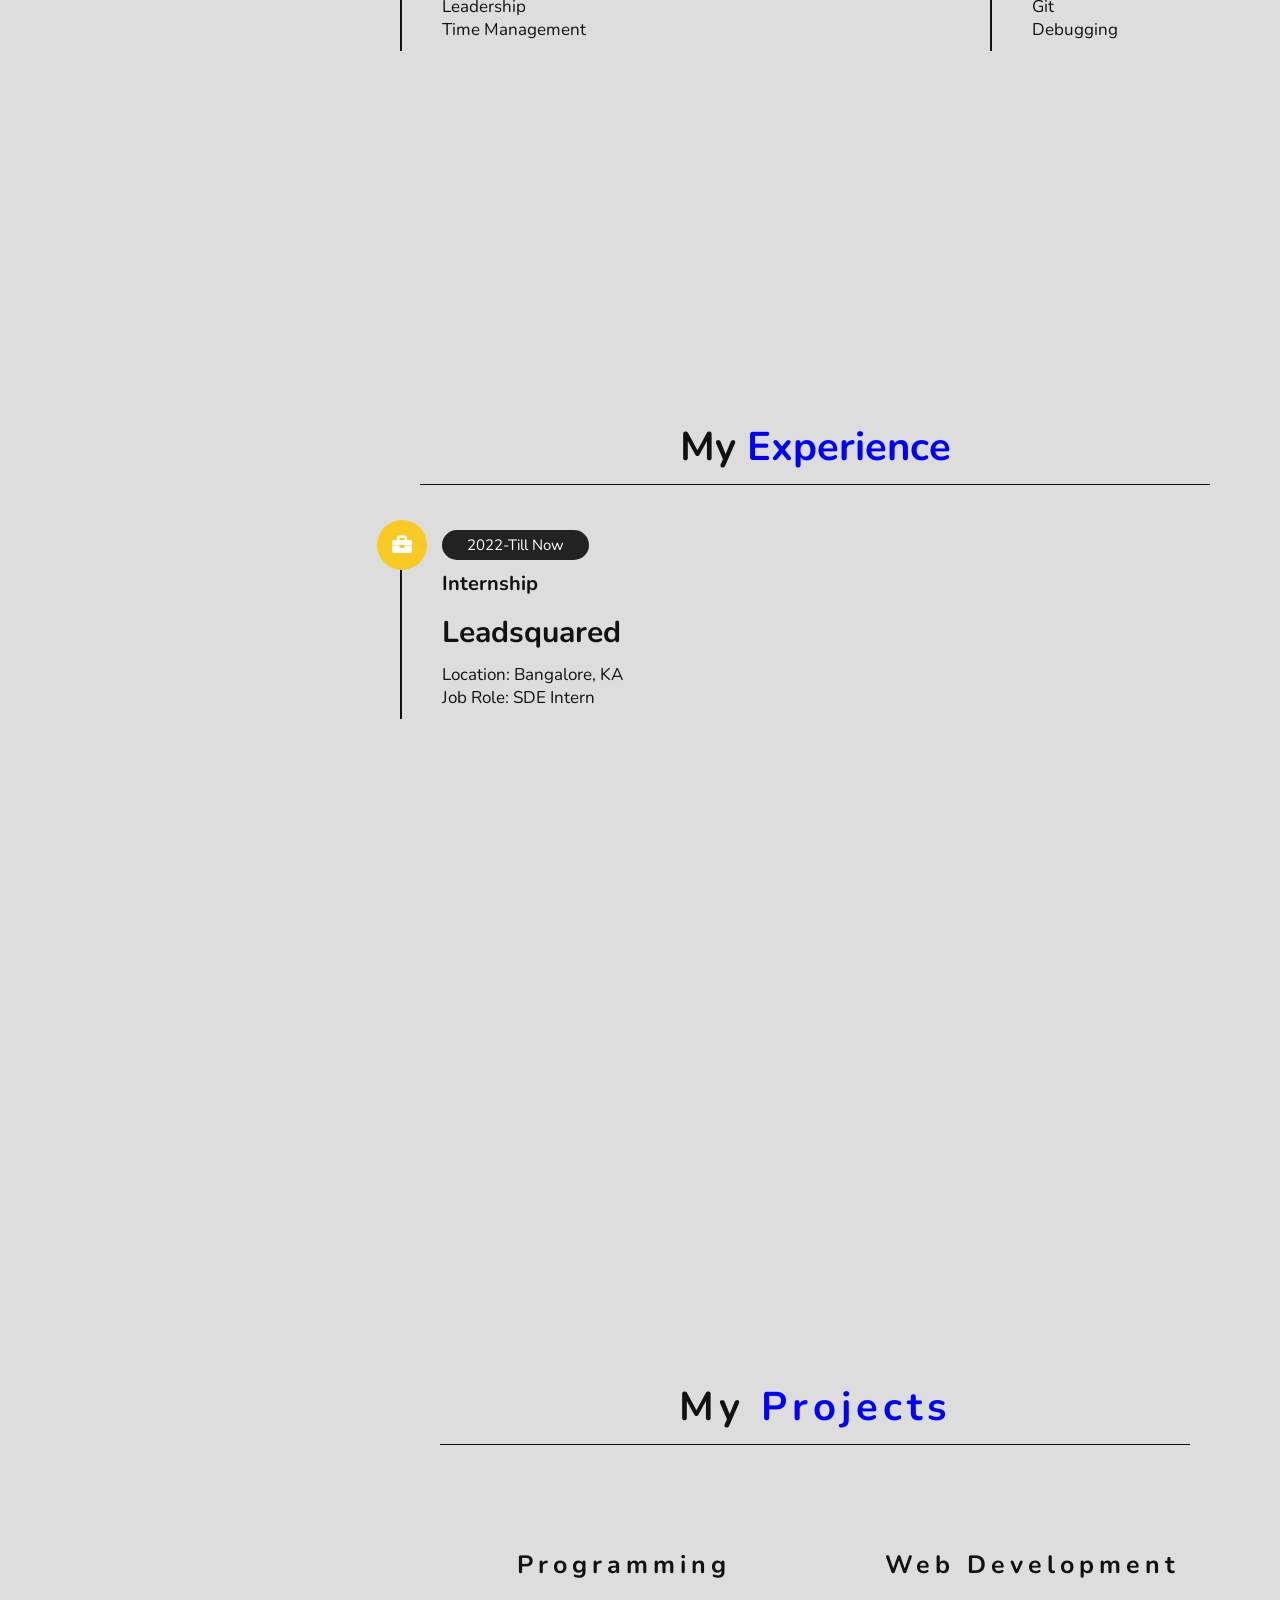
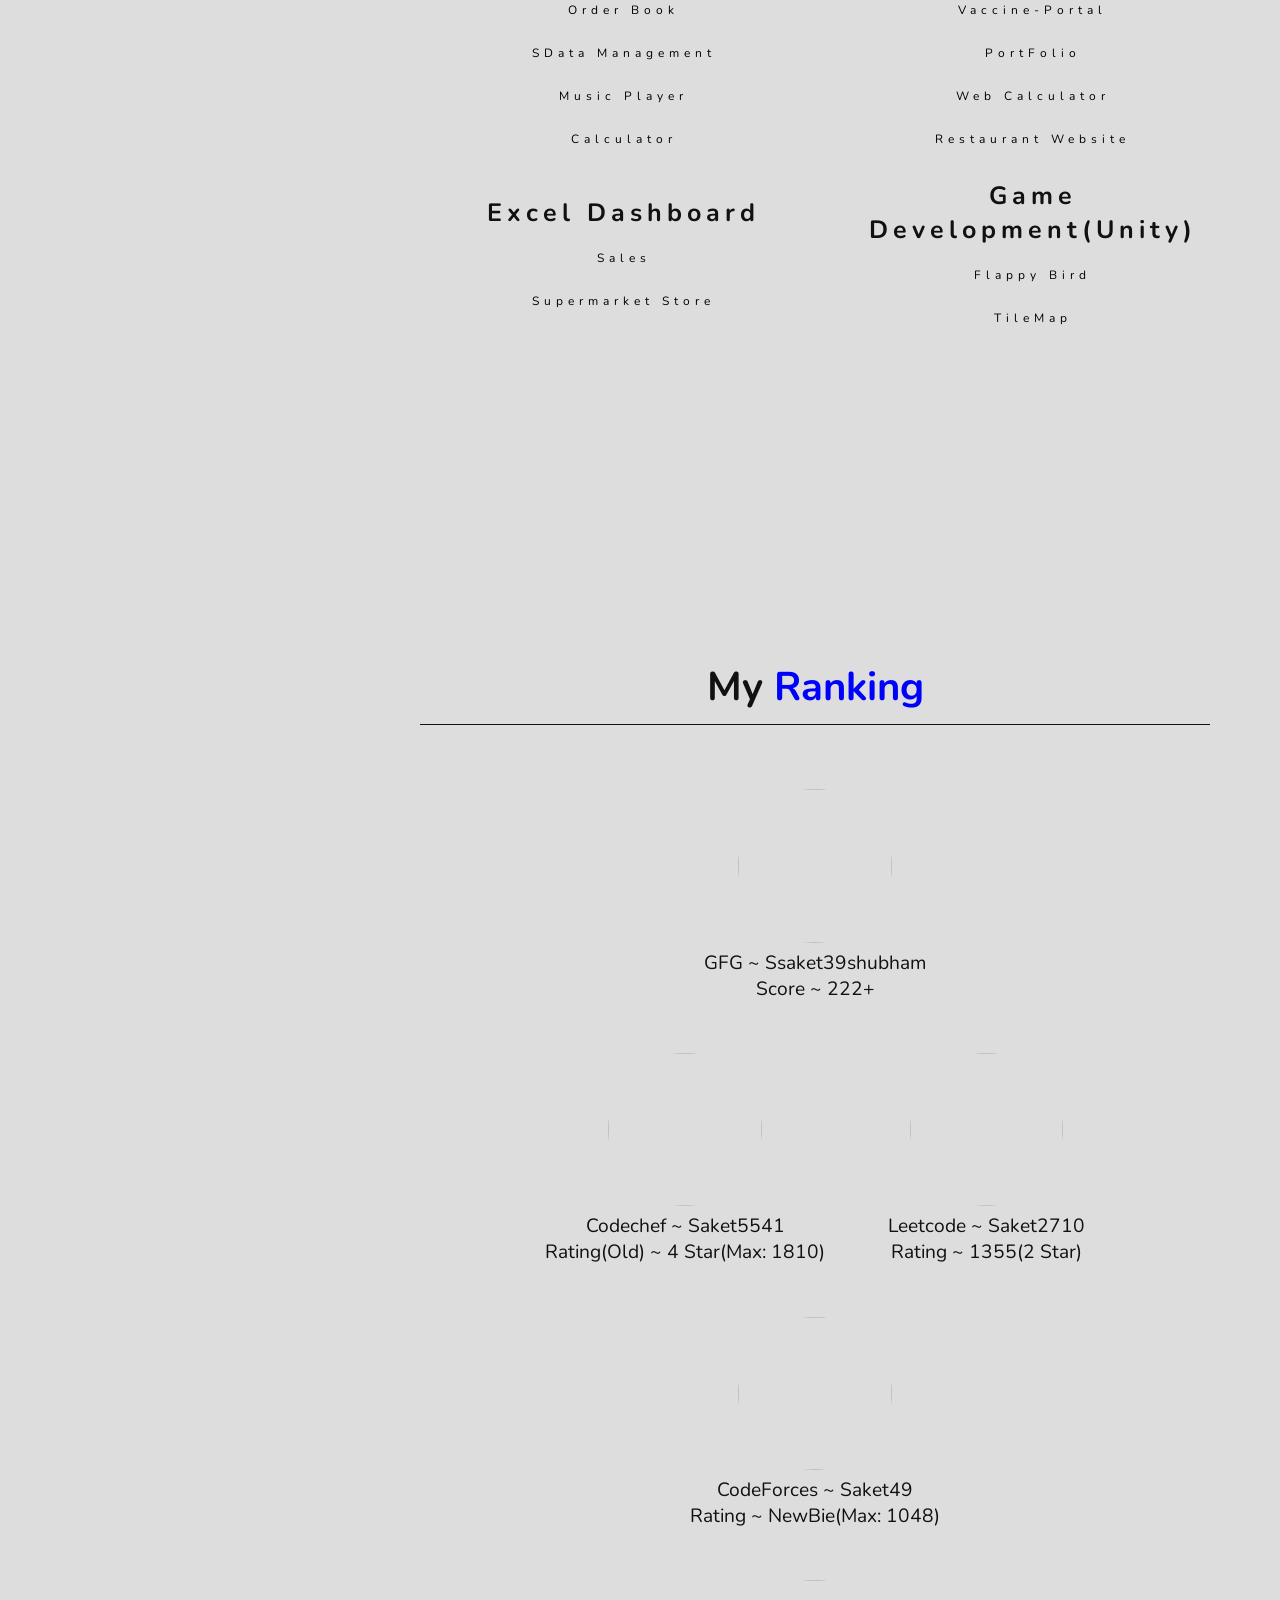
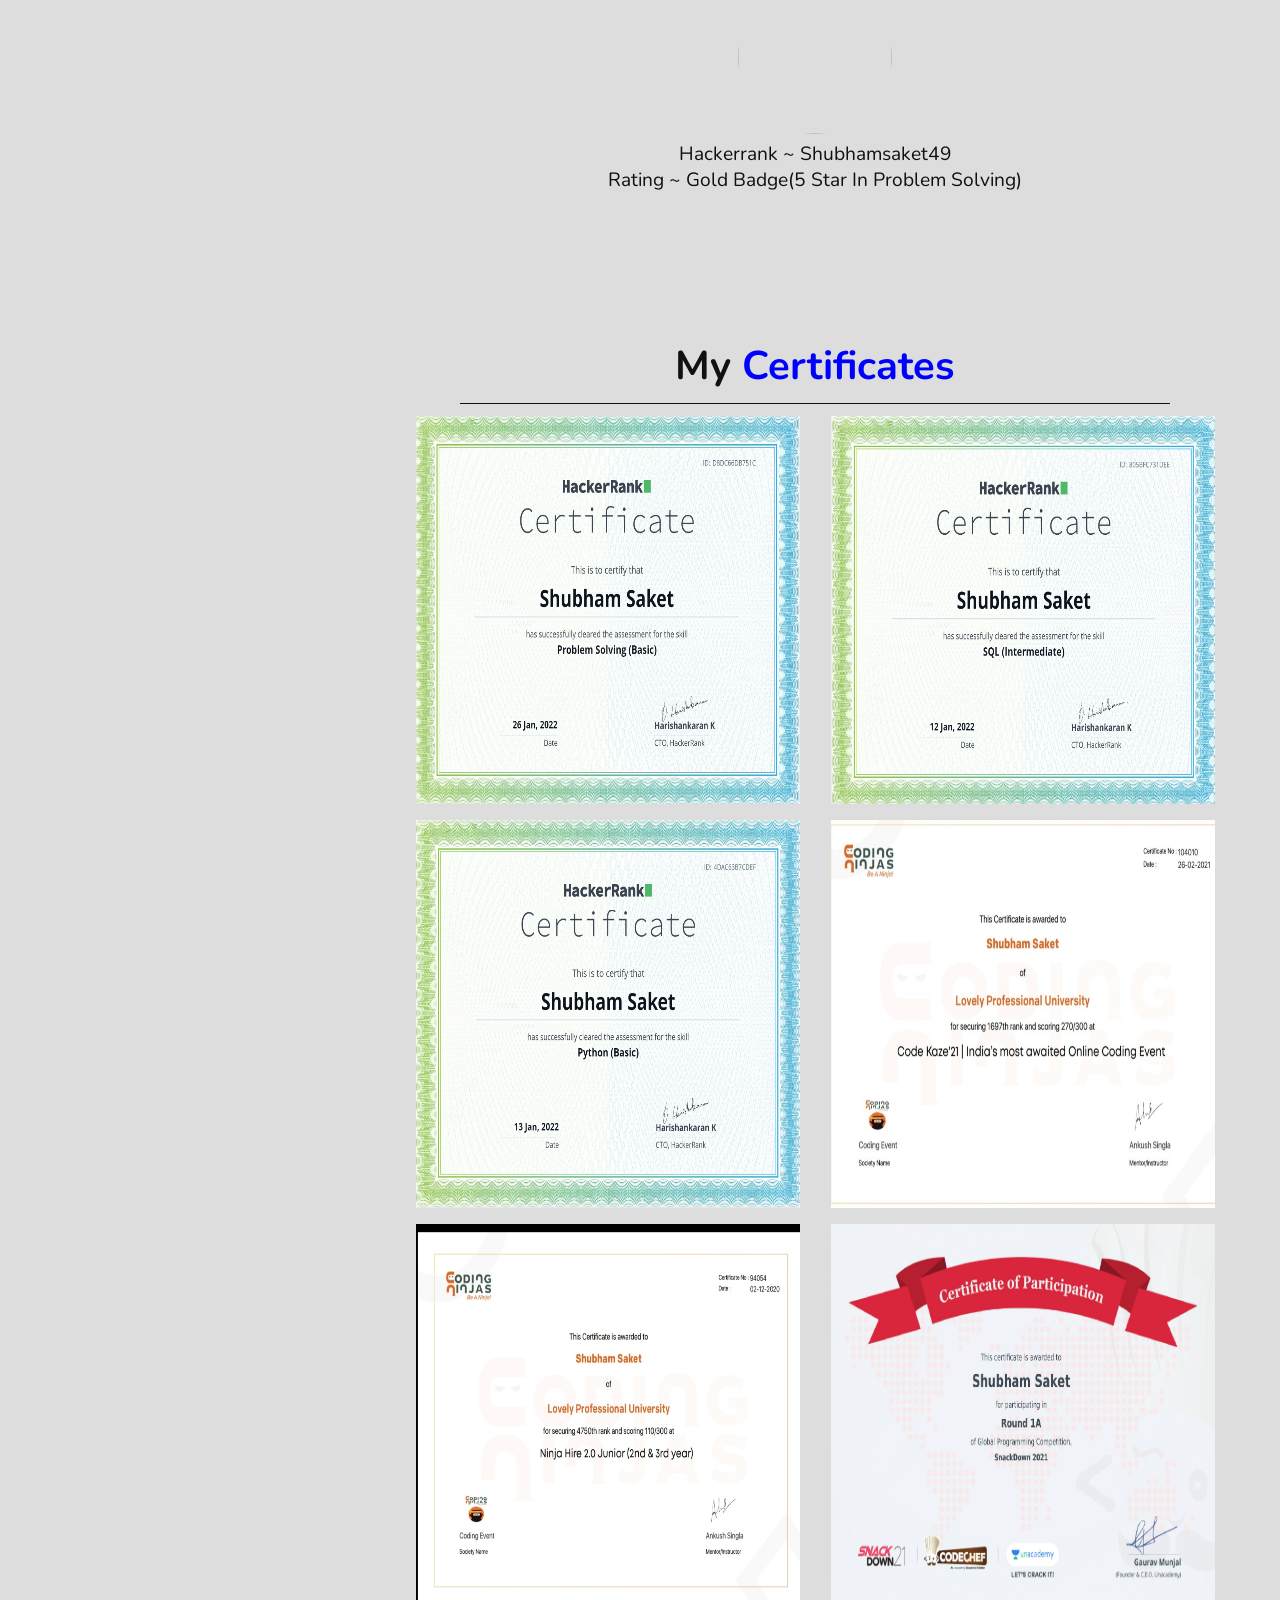
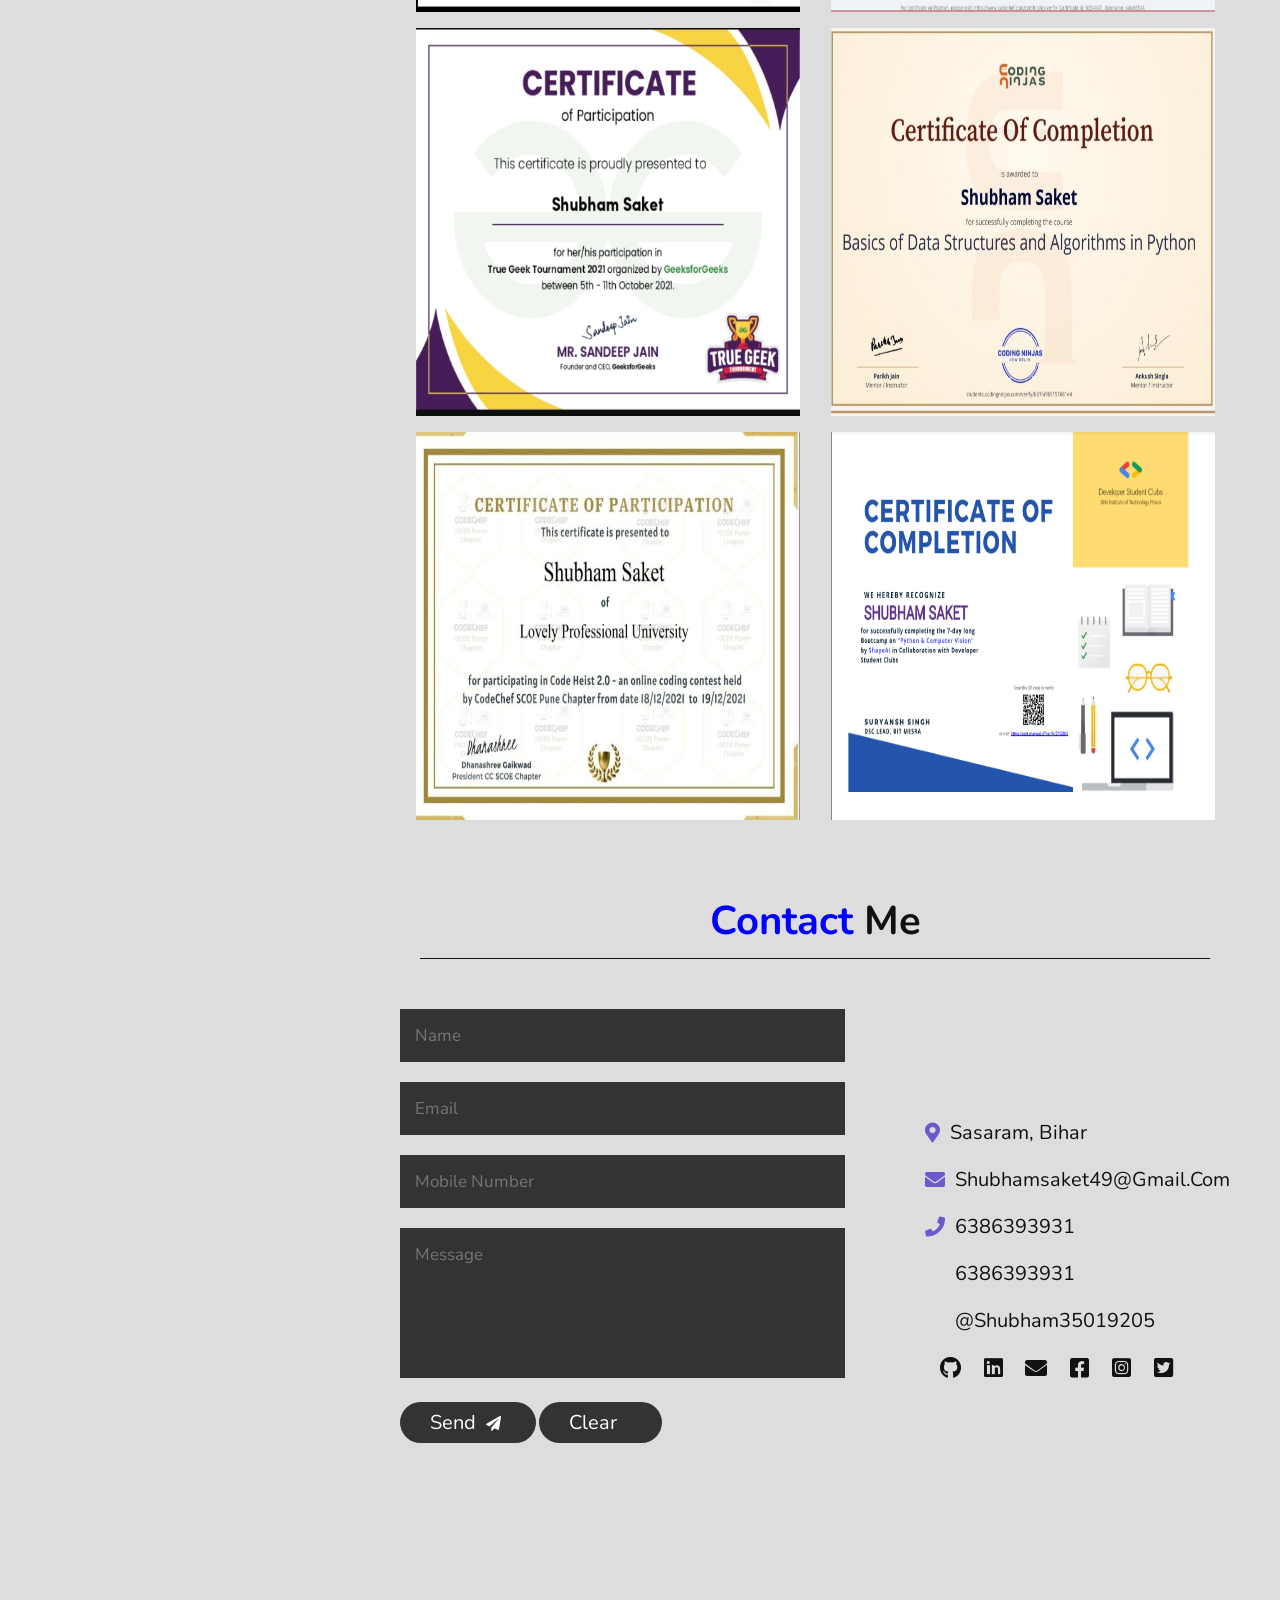
==== commit fd886584: "Update index.html" ====
--- a/index.html
+++ b/index.html
@@ -147,7 +147,7 @@
         <i class="fas fa-code"></i>
         <h3> Programming</h3>
         <p> C++ <br>
-            C <br>
+            C# <br>
           </p>
   </div>
 
@@ -179,14 +179,6 @@
         Time Management<br>
         </p>  
   </div>
-
-<div class="box">
-       <i class="fas fa-server"></i>
-        <h3> Back-End </h3>
-        <p> C# <br>
-        ASP.Net<br>
-        </p>  
-  </div>  
 
 <div class="box">
         <i class="fas fa-book-reader"></i>
@@ -389,4 +381,4 @@
 
 
 </body>
-</html>+</html>
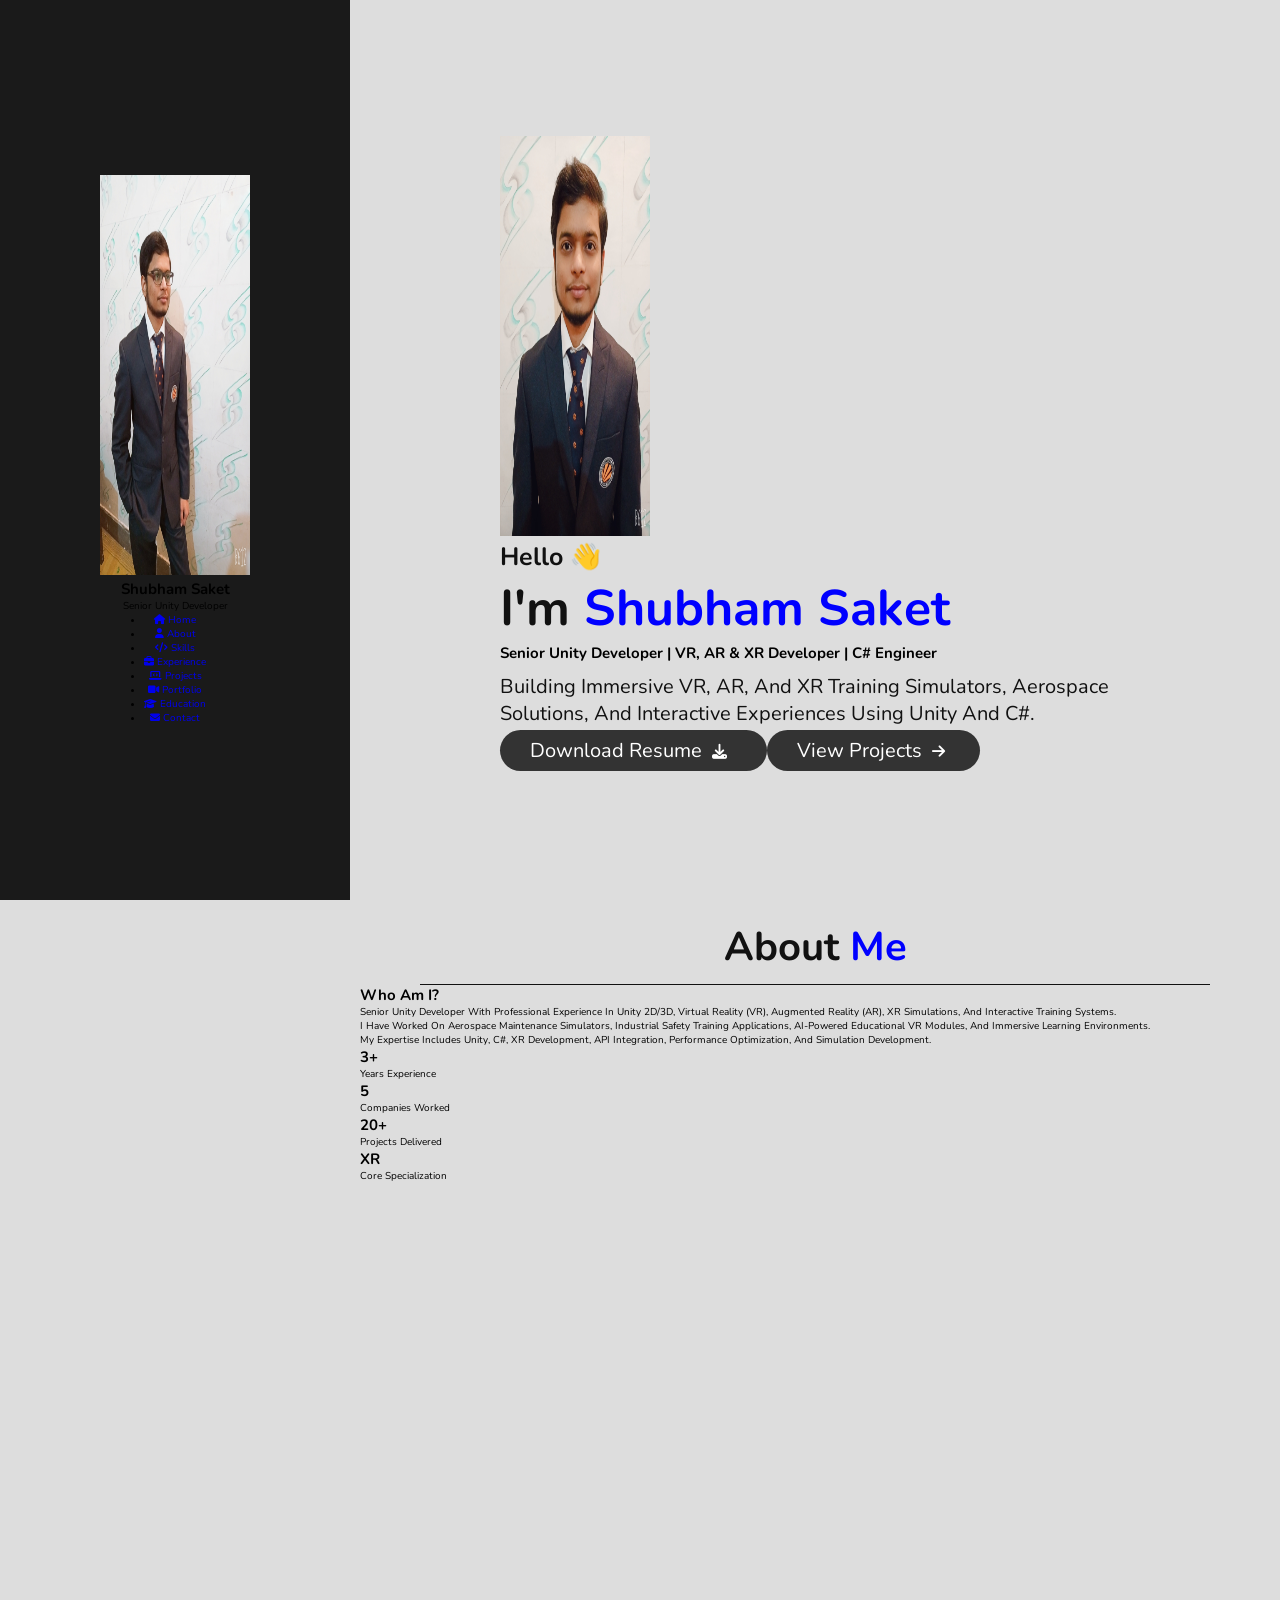
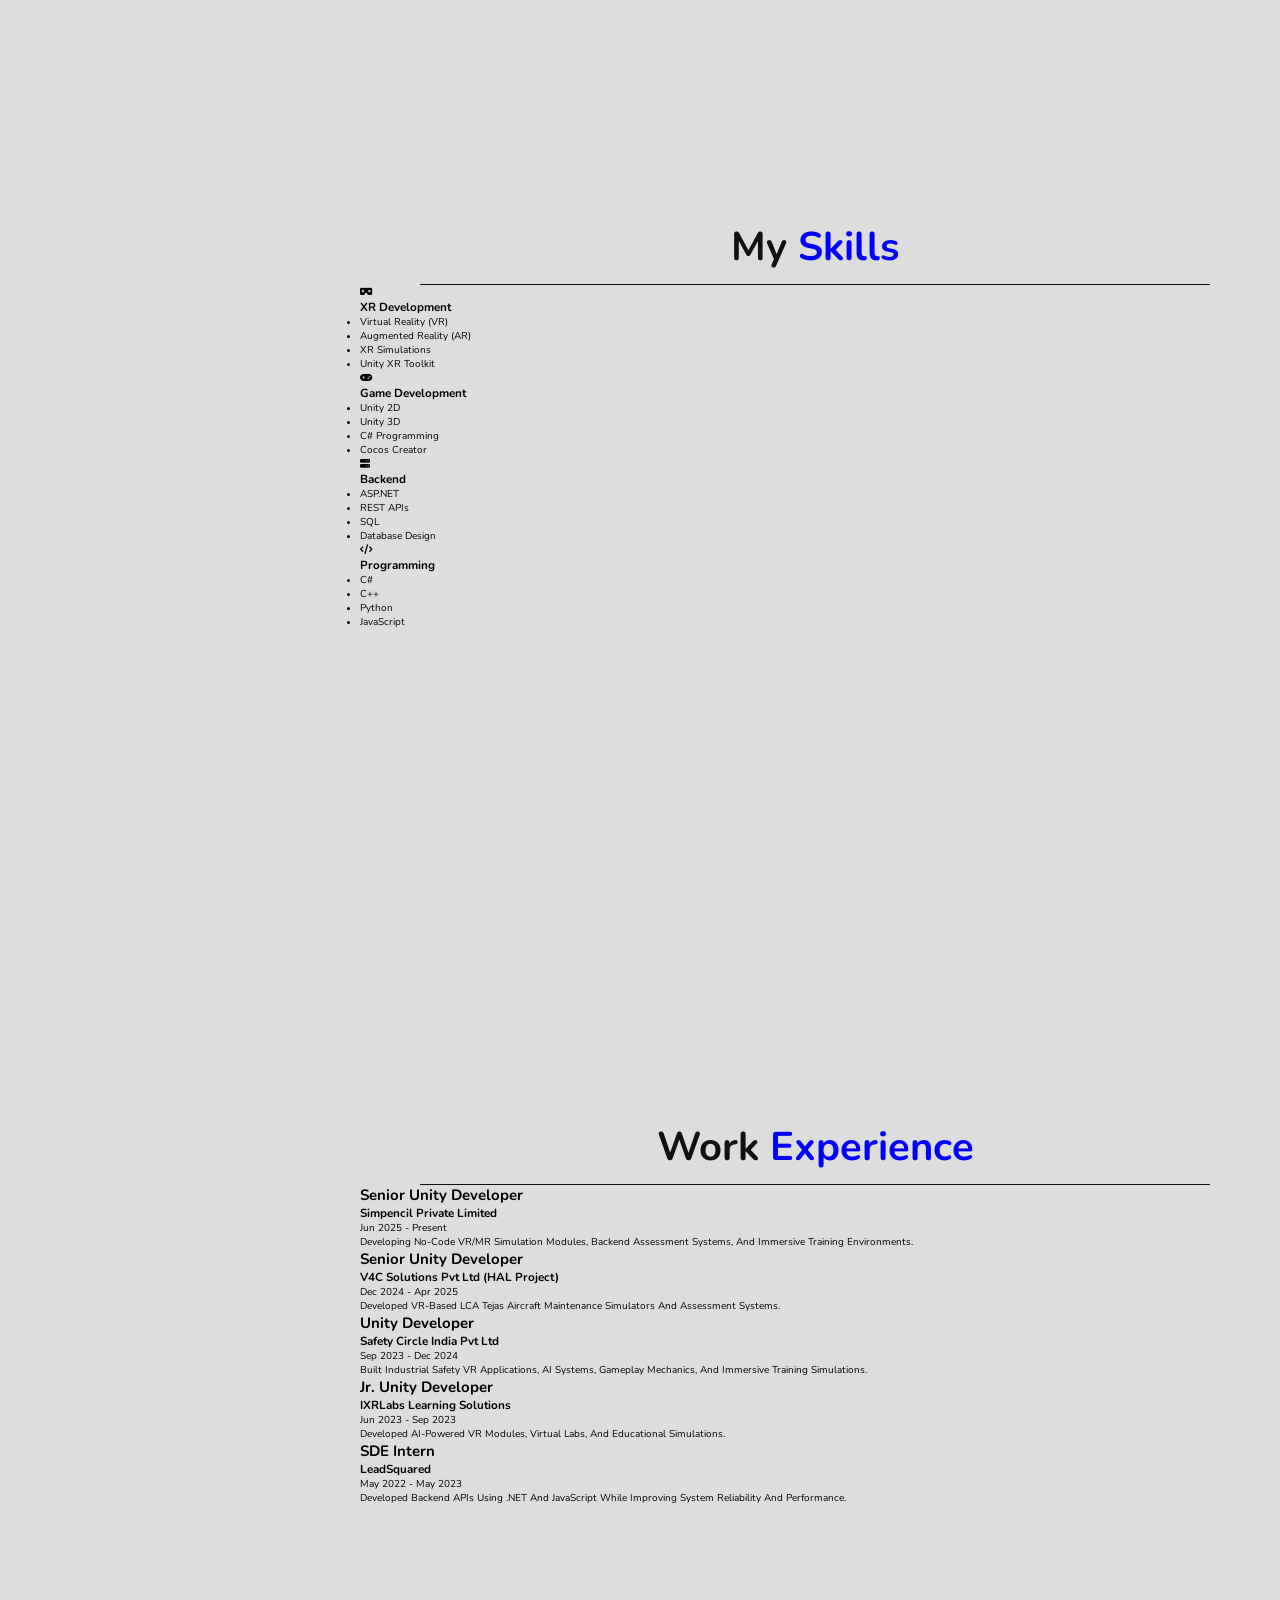
==== commit 95af16d5: "Update index.html" ====
--- a/index.html
+++ b/index.html
@@ -1,384 +1,398 @@
 <!DOCTYPE html>
 <html lang="en">
+
 <head>
+
     <meta charset="UTF-8">
     <meta name="viewport" content="width=device-width, initial-scale=1.0">
-    <title>My PortFolio</title>
-    <link rel="stylesheet" href="https://cdnjs.cloudflare.com/ajax/libs/font-awesome/5.15.2/css/all.min.css">
+
+    <title>Shubham Saket | Senior Unity Developer</title>
+
+    <meta name="description"
+        content="Senior Unity Developer specializing in VR, AR, XR, Simulation Development, Aerospace Training Systems and Interactive Applications.">
+
+    <meta name="keywords"
+        content="Unity Developer, VR Developer, AR Developer, XR Developer, C#, Simulation Developer, Game Developer">
+
+    <link rel="stylesheet"
+        href="https://cdnjs.cloudflare.com/ajax/libs/font-awesome/6.5.1/css/all.min.css">
+
     <link rel="stylesheet" href="style.css">
 
 </head>
+
 <body>
 
-
-<header>
-
-    <div class="user">
-        <img src="new.jpeg" alt="">
-        <h3 class="name">Shubham Saket</h3>
-    </div>
-	
-    <nav class="navbar">
-        <ul>
-            <li><a href="#home"><i class="fa fa-home"></i>Home</a></li>
-            <li><a href="#education"><i class="fa fa-book"></i>Education</a></li>
-           <li><a href="#skill"><i class="fa fa-book-reader"></i>Skill</a></li>
-           <li><a href="#experience"><i class="fas fa-briefcase"></i>Experience</a></li>
-           <li><a href="#project"><i class="fas fa-tasks"></i>Projects</a></li>
-            <li><a href="#rank"><i class="fas fa-medal"></i>Ranking</a></li>
-            <li><a href="#certificate"><i class="fas fa-certificate"></i>Certification</a></li>
-            <li><a href="#contact"><i class="far fa-address-book"></i>Contact</a></li>
-        </ul>
-    </nav>
-
-</header>
-
-<!-- header section ends -->
-
-<div id="menu" class="fas fa-bars"></div>
-
-<!-- home section starts  -->
-
-<section class="home" id="home">
-      <div class="container">
-     <div class="intro">
-<img src="me.jpg" alt="Shubham" class="mb-4" style="height: 300px; width: 300px; border-radius: 50%">
- <p class="post">Computer Science Student at Lovely Professional University</p>
-</div>
-</div>
-    <h3>HI 👏!</h3>
-    <h1>I'M <span>Shubham Saket</span></h1>
-    <p> I am a Software Developer, Coder.<br>
-    
-    </p>
-    <br>
- <a href="#about"><button class="btn">about me <i class="fas fa-user"></i></button></a>
-</section>
-
-<section class="about" id="about">
-
-<h1 class="heading"> <span>about</span> me </h1>
-
-<div class="row">
-
-    <div class="info">
-        <h3> <span> <i class="fas fa-male"></i>Age : </span><b> 22</b> </h3>
-        <h3> <span> <i class="fas fa-birthday-cake"></i>DOB : </span> <b>27-10-2001 </b></h3>
-        <h3> <span> <i class="fas fa-asterisk"></i>Interests :- </span>   <b>Coding, Listening Music, Travelling </b></h3>
-        <h3> <span><i class="fas fa-language"></i> Language : </span> <b>English, Hindi</b> </h3>
-        <h3> <span> <i class="fas fa-graduation-cap"></i>Graduation :-  </span> <b>Lovely Professional University(2023)</b></h3>
-        <h3> <span><i class="fas fa-book"></i>Course :- </span>  <b>B.Tech Computer Science and Engineering(Hons)</b></h3>
-        <a href="resume_updated.pdf"><button class="btn"> Resume <i class="fas fa-download"></i> </button></a>
-        <a href="shubham's cover letter.pdf"><button class="btn"> Cover Letter<i class="fas fa-download"></i> </button></a>
-    </div>
-
-    <div class="counter">
-
-        <div class="box">
-            <span>15+</span>
-            <h3>Courses</h3>
-        </div>
-
-        <div class="box">
-            <span>8+</span>
-            <h3>Project Completed</h3>
-        </div>
-
-        <div class="box">
-            <span>10+</span>
-            <h3>Certifications</h3>
-        </div>
-
-        <div class="box">
-            <span>8.35</span>
-            <h3>CGPA</h3>
-        </div>
-
-    </div>
-
-</div>
-
-</section>
-
-<section class="education" id="education">
-<h1 class="heading"> my <span>education</span> </h1>
-<div class="box-container">
-
-    <div class="box">
-        <i class="fas fa-university"></i>
-        <span>2019-2023</span>
-        <h2> Graduation </h2>
-        <h3>Lovely Professional University</h3>
-        <p> Location: Phagwara, Punjab<br>
-         Course: B.Tech CSE(Hons)<br>
-          CGPA: 8.35
-          </p>
-  </div>
-
-    <div class="box">
-        <i class="fas fa-school"></i>
-        <span>2017-2018</span>
-        <h2> 12th </h2>
-        <h3>Bal Vikas Vidyalaya </h3>
-        <p> Location: Sasaram, Bihar<br>
-          Course: PCM <br >
-         Percentage: 79.4% 
-         </p>  
-</div>
-
-    <div class="box">
-        <i class="fas fa-school"></i>
-        <span>2015-2016</span>
-        <h2> 10th </h2>
-        <h3>Children's Garden <br>School </h3>
-        <p> Location: Bhabua, Bihar<br>
-         CGPA: 10 
-         </p>  
-  </div>
-</div>
-</section>
-<section class="skill" id="skill">
-
-<h1 class="heading"> my <span>skills</span> </h1>
-
-<div class="box-container">
-
-    <div class="box">
-        <i class="fas fa-code"></i>
-        <h3> Programming</h3>
-        <p> C++ <br>
-            C# <br>
-          </p>
-  </div>
-
-    <div class="box">
-        <i class="fas fa-laptop"></i>
-        <h3> Front-End </h3>
-        <p> HTML<br>
-          CSS<br >
-         JavaScript 
-         </p>  
-   </div>   
-                                                                                                                                      
-  <div class="box">
-        <i class="fas fa-file-code"></i>
-        <h3>Technical </h3>
-        <p> Problem Solving<br>
-        DS & Algo<br>
-        SQL<br>
-        DBMS<br>
-        </p>  
-  </div>  
-
- <div class="box">
-        <i class="fas fa-cogs"></i>
-        <h3>Soft Skills </h3>
-        <p> Interpersonal Skills<br>
-        Team Work<br>
-        Leadership<br>
-        Time Management<br>
-        </p>  
-  </div>
-
-<div class="box">
-        <i class="fas fa-book-reader"></i>
-        <h3>Others </h3>
-        <p> Github <br>
-        Linux<br>
-        Git<br>
-        Debugging<br>
-        </p>  
-  </div>             
-
-</div>
-</section>
-
-<section class="experience" id="experience">
-<h1 class="heading"> my <span>Experience</span> </h1>
-<div class="box-container">
-<div class="box">
-        <i class="fas fa-briefcase"></i>
-        <span>2022-Till Now</span>
-        <h2> Internship</h2>
-        <h3>Leadsquared</h3>
-        <p> Location: Bangalore, KA<br>
-         Job Role: SDE Intern<br>
-          </p>
-  </div>
-</div>
-</section>
-
-
- <section class="project" id="project">
-      <h1 class="heading"> my <span>Projects</span> </h1>
-        <div class="project">
-   <div class="box-container">
-  
-  <div class="box">
-        <h2>Programming</h2> 
-            <a href="https://github.com/shubhamsaket49/Card-Management-System" class="btn1">Order Book</a><br>
-            <a href="https://github.com/shubhamsaket49/Student-Management-System" class="btn1">SData Management</a><br>
-            <a href="https://github.com/shubhamsaket49/Music-Player-SPOTXIFY" class="btn1">Music Player</a><br>
-             <a href="https://github.com/shubhamsaket49/Calculator" class="btn1">Calculator</a>
-
-  </div>
-  <div class="box">
-        <h2>Web Development</h2> 
-       <a href="https://shubhamsaket49.github.io/Covid-Vaccine-Portal/" class="btn1">Vaccine-Portal</a><br>    
-       <a href="https://shubhamsaket49.github.io/ShubhamSaket-Portfolio/" class="btn1">PortFolio</a><br>
-          <a href="https://shubhamsaket49.github.io/Basic-Cum-Scientific-Calculator/" class="btn1">Web Calculator</a><br>
-         <a href="https://shubhamsaket49.github.io/restaurants-website/" class="btn1">Restaurant Website</li></a>
-  </div>
-
-  <div class="box">
-        <h2>Excel Dashboard</h2> 
-            <a href="https://github.com/shubhamsaket49/sales-dashboard" class="btn1"> Sales</a><br>
-            <a href="https://github.com/shubhamsaket49/Daily-dose-supermarket-DASHBOARD" class="btn1">Supermarket Store</a><br>
-
-  </div>
-  <div class="box">
-        <h2>Game Development(Unity)</h2> 
-           <a href="https://github.com/shubhamsaket49/2D-Game" class="btn1"> Flappy Bird</a><br>
-           <a href="https://github.com/shubhamsaket49/TileMap-Game" class="btn1">TileMap</a><br>
-
-  </div>
-        </div>
+    <!-- ================= HEADER ================= -->
+
+    <header>
+
+        <div class="logo-section">
+
+            <img src="new.jpeg" alt="Shubham Saket">
+
+            <h2>Shubham Saket</h2>
+
+            <p>Senior Unity Developer</p>
+
+        </div>
+
+        <nav>
+
+            <ul>
+
+                <li><a href="#home"><i class="fas fa-home"></i> Home</a></li>
+
+                <li><a href="#about"><i class="fas fa-user"></i> About</a></li>
+
+                <li><a href="#skills"><i class="fas fa-code"></i> Skills</a></li>
+
+                <li><a href="#experience"><i class="fas fa-briefcase"></i> Experience</a></li>
+
+                <li><a href="#projects"><i class="fas fa-laptop-code"></i> Projects</a></li>
+
+                <li><a href="#portfolio"><i class="fas fa-video"></i> Portfolio</a></li>
+
+                <li><a href="#education"><i class="fas fa-graduation-cap"></i> Education</a></li>
+
+                <li><a href="#contact"><i class="fas fa-envelope"></i> Contact</a></li>
+
+            </ul>
+
+        </nav>
+
+    </header>
+
+    <div id="menu" class="fas fa-bars"></div>
+
+    <!-- ================= HOME ================= -->
+
+    <section id="home" class="home">
+
+        <div class="home-content">
+
+            <img src="me.jpg" class="hero-image" alt="Shubham Saket">
+
+            <h3>Hello 👋</h3>
+
+            <h1>
+                I'm
+                <span>Shubham Saket</span>
+            </h1>
+
+            <h2>
+                Senior Unity Developer |
+                VR, AR & XR Developer |
+                C# Engineer
+            </h2>
+
+            <p>
+
+                Building immersive VR, AR, and XR training simulators,
+                aerospace solutions, and interactive experiences using
+                Unity and C#.
+
+            </p>
+
+            <div class="hero-buttons">
+
+                <a href="resume_updated.pdf" class="btn">
+                    Download Resume
+                    <i class="fas fa-download"></i>
+                </a>
+
+                <a href="#projects" class="btn">
+                    View Projects
+                    <i class="fas fa-arrow-right"></i>
+                </a>
+
+            </div>
+
+        </div>
+
     </section>
-    
- <section class="ranks" id="rank">
-      <h1 class="heading"> my <span>Ranking</span> </h1>
-        <div class="ranking">
-        <a href="https://auth.geeksforgeeks.org/user/ssaket39shubham/practice/" target="_blank">
-            <div class="rank">
-        <img src="https://yt3.ggpht.com/ytc/AKedOLTBiDouO3A3z9x7RCzehRqJGkV6xnlxcREz6BuTvA=s900-c-k-c0x00ffffff-no-rj"/>
-         <br><span>GFG ~ ssaket39shubham</span>
-       <br><span>Score ~ 222+ </span>
-             </div></a>
-
-        <a href="https://www.codechef.com/users/saket5541" target="_blank">
-             <div class="rank">
-        <img src="https://yt3.ggpht.com/ytc/AAUvwnhAFZgqXiTg3WS7ZFI6byv7sBAVxE9j8T6Cioa8rw4=s900-c-k-c0x00ffffff-no-rj"/>
-         <br><span>Codechef ~ saket5541</span>
-       <br><span>Rating(Old) ~ 4 star(Max: 1810)</span>
-             </div></a>
-
-        <a href="https://leetcode.com/shubham2710/" target="_blank">
-             <div class="rank">
-        <img src="https://pathrise-website-guide-wp.s3.us-west-1.amazonaws.com/guides/wp-content/uploads/2019/05/10175228/images-11.png"/>
-        <br><span>Leetcode ~ saket2710</span>
-        <br><span>Rating ~ 1355(2 star)</span>
-             </div></a>
-
-        <a href="https://codeforces.com/profile/saket49" target="_blank">
-             <div class="rank">
-        <img src="https://apprecs.org/gp/images/app-icons/300/0b/com.SoftTechs.CodeForces.jpg"/>
-         <br><span>CodeForces ~ saket49</span>
-        <br><span>Rating ~ NewBie(Max: 1048)</span>
-             </div></a>
-
-        <a href="https://www.hackerrank.com/shubhamsaket49" target="_blank">
-             <div class="rank">
-        <img src="https://upload.wikimedia.org/wikipedia/commons/4/40/HackerRank_Icon-1000px.png"/>
-        <br><span>Hackerrank ~ shubhamsaket49</span>
-       <br><span>Rating ~ Gold Badge(5 star in Problem Solving) </span>
-             </div></a>
-
-        </div>
+
+    <!-- ================= ABOUT ================= -->
+
+    <section id="about" class="about">
+
+        <h1 class="heading">
+            About <span>Me</span>
+        </h1>
+
+        <div class="about-container">
+
+            <div class="about-text">
+
+                <h2>Who Am I?</h2>
+
+                <p>
+
+                    Senior Unity Developer with professional experience
+                    in Unity 2D/3D, Virtual Reality (VR), Augmented Reality (AR),
+                    XR simulations, and interactive training systems.
+
+                </p>
+
+                <p>
+
+                    I have worked on aerospace maintenance simulators,
+                    industrial safety training applications,
+                    AI-powered educational VR modules,
+                    and immersive learning environments.
+
+                </p>
+
+                <p>
+
+                    My expertise includes Unity, C#, XR Development,
+                    API Integration, Performance Optimization,
+                    and Simulation Development.
+
+                </p>
+
+            </div>
+
+            <div class="about-stats">
+
+                <div class="stat-box">
+
+                    <h2>3+</h2>
+
+                    <p>
+                        Years Experience
+                    </p>
+
+                </div>
+
+                <div class="stat-box">
+
+                    <h2>5</h2>
+
+                    <p>
+                        Companies Worked
+                    </p>
+
+                </div>
+
+                <div class="stat-box">
+
+                    <h2>20+</h2>
+
+                    <p>
+                        Projects Delivered
+                    </p>
+
+                </div>
+
+                <div class="stat-box">
+
+                    <h2>XR</h2>
+
+                    <p>
+                        Core Specialization
+                    </p>
+
+                </div>
+
+            </div>
+
+        </div>
+
     </section>
-    
- <section class="certficates" id="certificate">
-<h1 class="heading"> my <span>Certificates</span> </h1>
-
-        <div class="certificate">
-
-            <div class="c1">
-                  <img src="problem.png" alt="problemsolving"/>
-            </div>
-
-            <div class="c1">
-                 <img src="sql_inter.png" alt="sql_hacker"/>
-            </div>
-
-            <div class="c1">
-             <img src="python.png" alt="python_hacker"/>
-            </div>
-        
-          <div class="c1">
-                <img src="Codekaze.jpg" alt="ninza"/>
-            </div>
-
-            <div class="c1">
-              <img src="cer4.jpg" alt="coding"/>
-            </div>
-
-            <div class="c1">
-                  <img src="snackdown1.jpeg" alt="gdsc"/>
-            </div>
-
-            <div class="c1">
-               <img src="gfg.jpg" alt="gfg"/>
-            </div>
-
-            <div class="c1">
-              <img src="dsa.jpg" alt="dsa"/>
-            </div>
-           <div class="c1">
-               <img src="codeh.jpg" alt="gfg"/>
-            </div>
-
-            <div class="c1">
-              <img src="gdsc.png" alt="codechef"/>
-            </div>
-        </div>
-
-    </div>
-</section>
-<section class="contact" id="contact">
-
-<h1 class="heading"> <span>contact</span> me </h1>
-
-<div class="row">
-
-  
-
-        <h3 class="title"></h3>
-    <form action="https://formspree.io/f/mwkypqea" method="POST">
-        <input type="text" placeholder="name" required class="box">
-        <input type="email" placeholder="email" class="box" name="_replyto" required>
-       <input type="number" placeholder="mobile number" required class="box">
-        <textarea name="" id="" cols="30" rows="10" class="box message" placeholder="message" required></textarea>
-        <button type="submit" class="btn"> send <i class="fas fa-paper-plane"></i> </button>
-        <button type="reset" class="btn"> clear <i class="fa fa-remove"></i> </button>
-
-    </form>
-
-  <div class="content">
-        <div class="info">
-            <h3> <i class="fas fa-map-marker-alt"></i> Sasaram, Bihar </h3>
-            <h3> <i class="fas fa-envelope"></i> shubhamsaket49@gmail.com </h3>
-            <h3> <i class="fas fa-phone"></i> 6386393931 </h3>
-           <h3> <i class="fa fa-whatsapp "></i> 6386393931 </h3>
-            <h3> <i class="fa fa-twitter"></i> @Shubham35019205 </h3>
-           <div class="social1">
-         <a href="https://github.com/shubhamsaket49" target="_blank"><i class="fab fa-github"></i></a>
-            <a href="https://www.linkedin.com/in/shubhamsaket/" target="_blank"><i class="fab fa-linkedin"></i></a>
-            <a href="mailto:shubhamsaket49" target="_blank"><i class="fas fa-envelope"></i></a>
-            <a href="https://www.facebook.com/shubham.saket.528/" target="_blank"><i class="fab fa-facebook-square"></i></a>
-            <a href="https://www.instagram.com/saket_5929" target="_blank"><i class="fab fa-instagram-square"></i></a>
-            <a href="https://twitter.com/Shubham35019205" target="_blank"><i class="fab fa-twitter-square"></i></a>
-
-        </div>
-       </div>
-</div>
-
-</div>
-</section>
-
-
-<script src="https://kit.fontawesome.com/e3552d9857.js" crossorigin="anonymous"></script>
-<script src="https://cdnjs.cloudflare.com/ajax/libs/jquery/3.6.0/jquery.min.js"></script>
-<script src="script.js"></script>
-
-
-</body>
-</html>
+
+    <!-- ================= SKILLS ================= -->
+
+    <section id="skills" class="skills">
+
+        <h1 class="heading">
+            My <span>Skills</span>
+        </h1>
+
+        <div class="skills-container">
+
+            <div class="skill-card">
+
+                <i class="fas fa-vr-cardboard"></i>
+
+                <h3>XR Development</h3>
+
+                <ul>
+
+                    <li>Virtual Reality (VR)</li>
+
+                    <li>Augmented Reality (AR)</li>
+
+                    <li>XR Simulations</li>
+
+                    <li>Unity XR Toolkit</li>
+
+                </ul>
+
+            </div>
+
+            <div class="skill-card">
+
+                <i class="fas fa-gamepad"></i>
+
+                <h3>Game Development</h3>
+
+                <ul>
+
+                    <li>Unity 2D</li>
+
+                    <li>Unity 3D</li>
+
+                    <li>C# Programming</li>
+
+                    <li>Cocos Creator</li>
+
+                </ul>
+
+            </div>
+
+            <div class="skill-card">
+
+                <i class="fas fa-server"></i>
+
+                <h3>Backend</h3>
+
+                <ul>
+
+                    <li>ASP.NET</li>
+
+                    <li>REST APIs</li>
+
+                    <li>SQL</li>
+
+                    <li>Database Design</li>
+
+                </ul>
+
+            </div>
+
+            <div class="skill-card">
+
+                <i class="fas fa-code"></i>
+
+                <h3>Programming</h3>
+
+                <ul>
+
+                    <li>C#</li>
+
+                    <li>C++</li>
+
+                    <li>Python</li>
+
+                    <li>JavaScript</li>
+
+                </ul>
+
+            </div>
+
+        </div>
+
+    </section>
+
+    <!-- ================= EXPERIENCE ================= -->
+
+    <section id="experience" class="experience">
+
+        <h1 class="heading">
+            Work <span>Experience</span>
+        </h1>
+
+        <div class="timeline">
+
+            <div class="timeline-item">
+
+                <h2>Senior Unity Developer</h2>
+
+                <h3>Simpencil Private Limited</h3>
+
+                <span>Jun 2025 - Present</span>
+
+                <p>
+
+                    Developing no-code VR/MR simulation modules,
+                    backend assessment systems,
+                    and immersive training environments.
+
+                </p>
+
+            </div>
+
+            <div class="timeline-item">
+
+                <h2>Senior Unity Developer</h2>
+
+                <h3>V4C Solutions Pvt Ltd (HAL Project)</h3>
+
+                <span>Dec 2024 - Apr 2025</span>
+
+                <p>
+
+                    Developed VR-based LCA Tejas aircraft
+                    maintenance simulators and assessment systems.
+
+                </p>
+
+            </div>
+
+            <div class="timeline-item">
+
+                <h2>Unity Developer</h2>
+
+                <h3>Safety Circle India Pvt Ltd</h3>
+
+                <span>Sep 2023 - Dec 2024</span>
+
+                <p>
+
+                    Built industrial safety VR applications,
+                    AI systems, gameplay mechanics,
+                    and immersive training simulations.
+
+                </p>
+
+            </div>
+
+            <div class="timeline-item">
+
+                <h2>Jr. Unity Developer</h2>
+
+                <h3>IXRLabs Learning Solutions</h3>
+
+                <span>Jun 2023 - Sep 2023</span>
+
+                <p>
+
+                    Developed AI-powered VR modules,
+                    virtual labs, and educational simulations.
+
+                </p>
+
+            </div>
+
+            <div class="timeline-item">
+
+                <h2>SDE Intern</h2>
+
+                <h3>LeadSquared</h3>
+
+                <span>May 2022 - May 2023</span>
+
+                <p>
+
+                    Developed backend APIs using .NET
+                    and JavaScript while improving
+                    system reliability and performance.
+
+                </p>
+
+            </div>
+
+        </div>
+
+    </section>
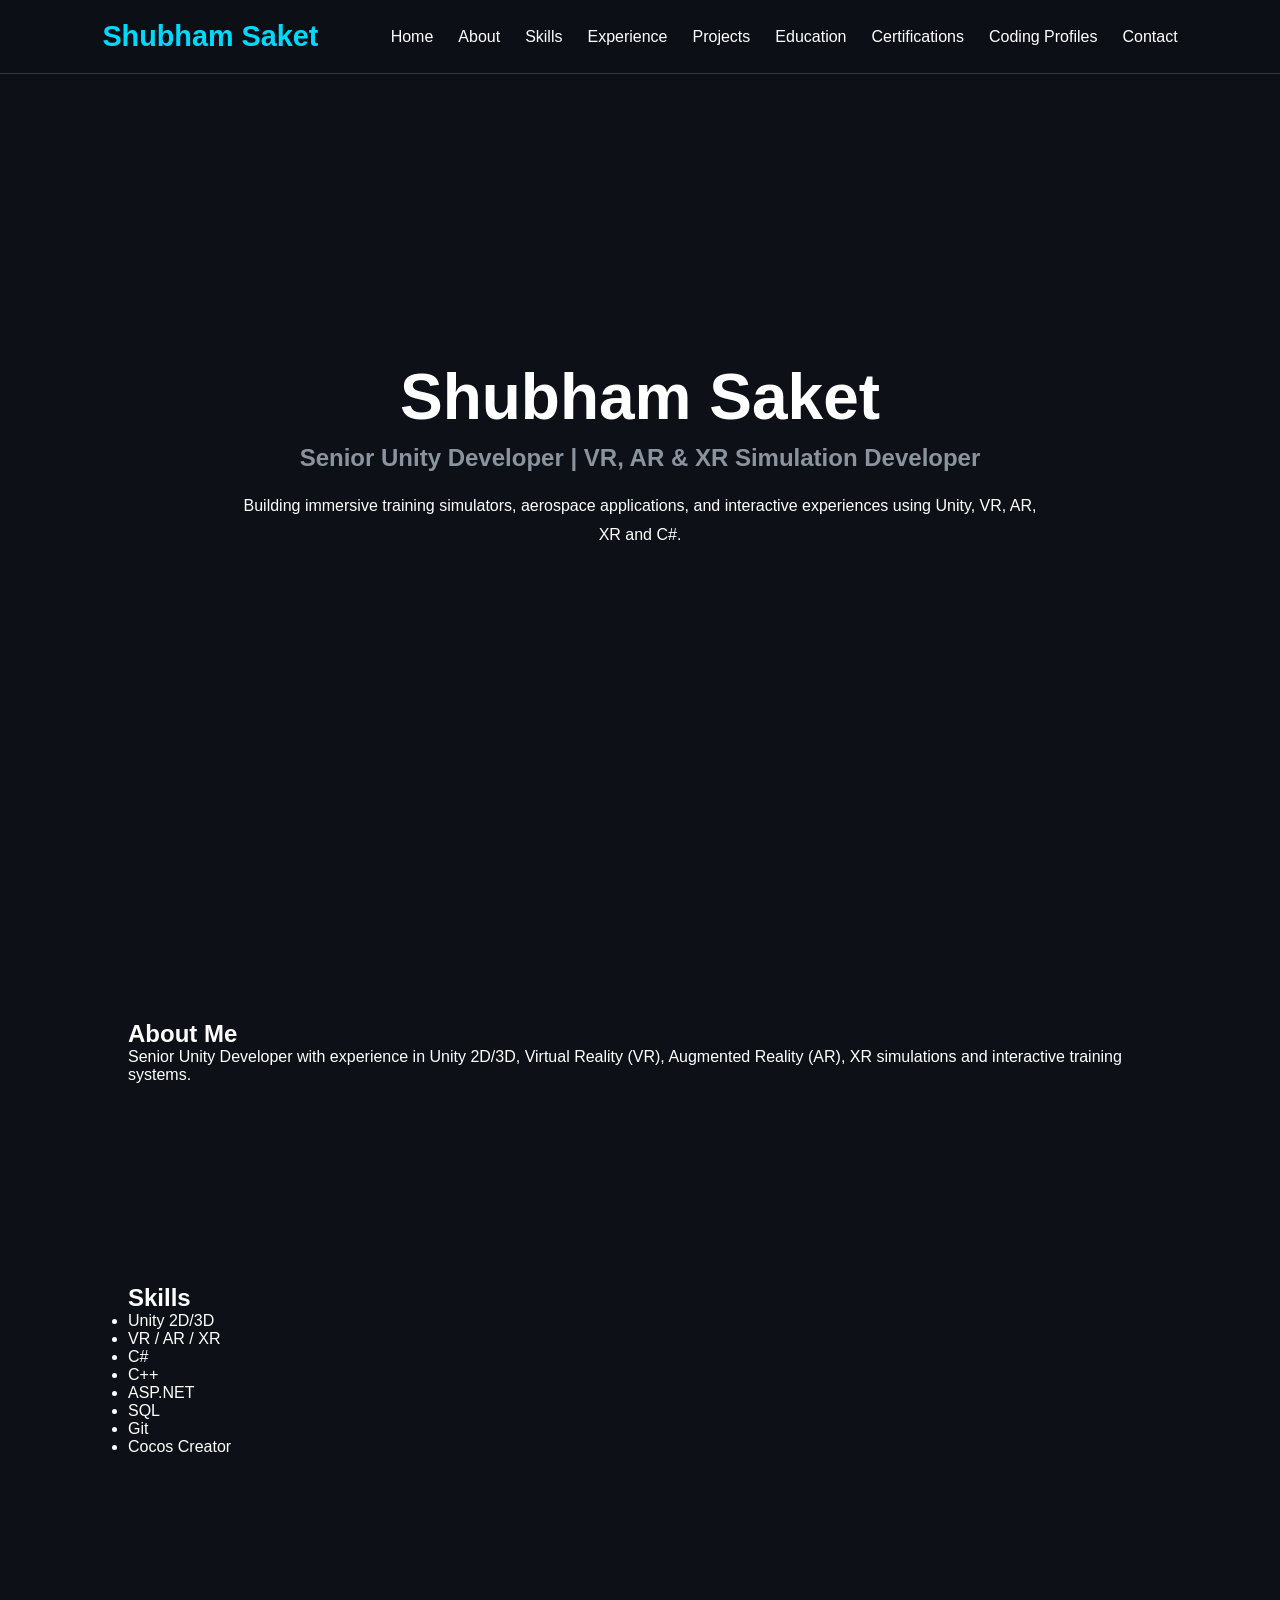
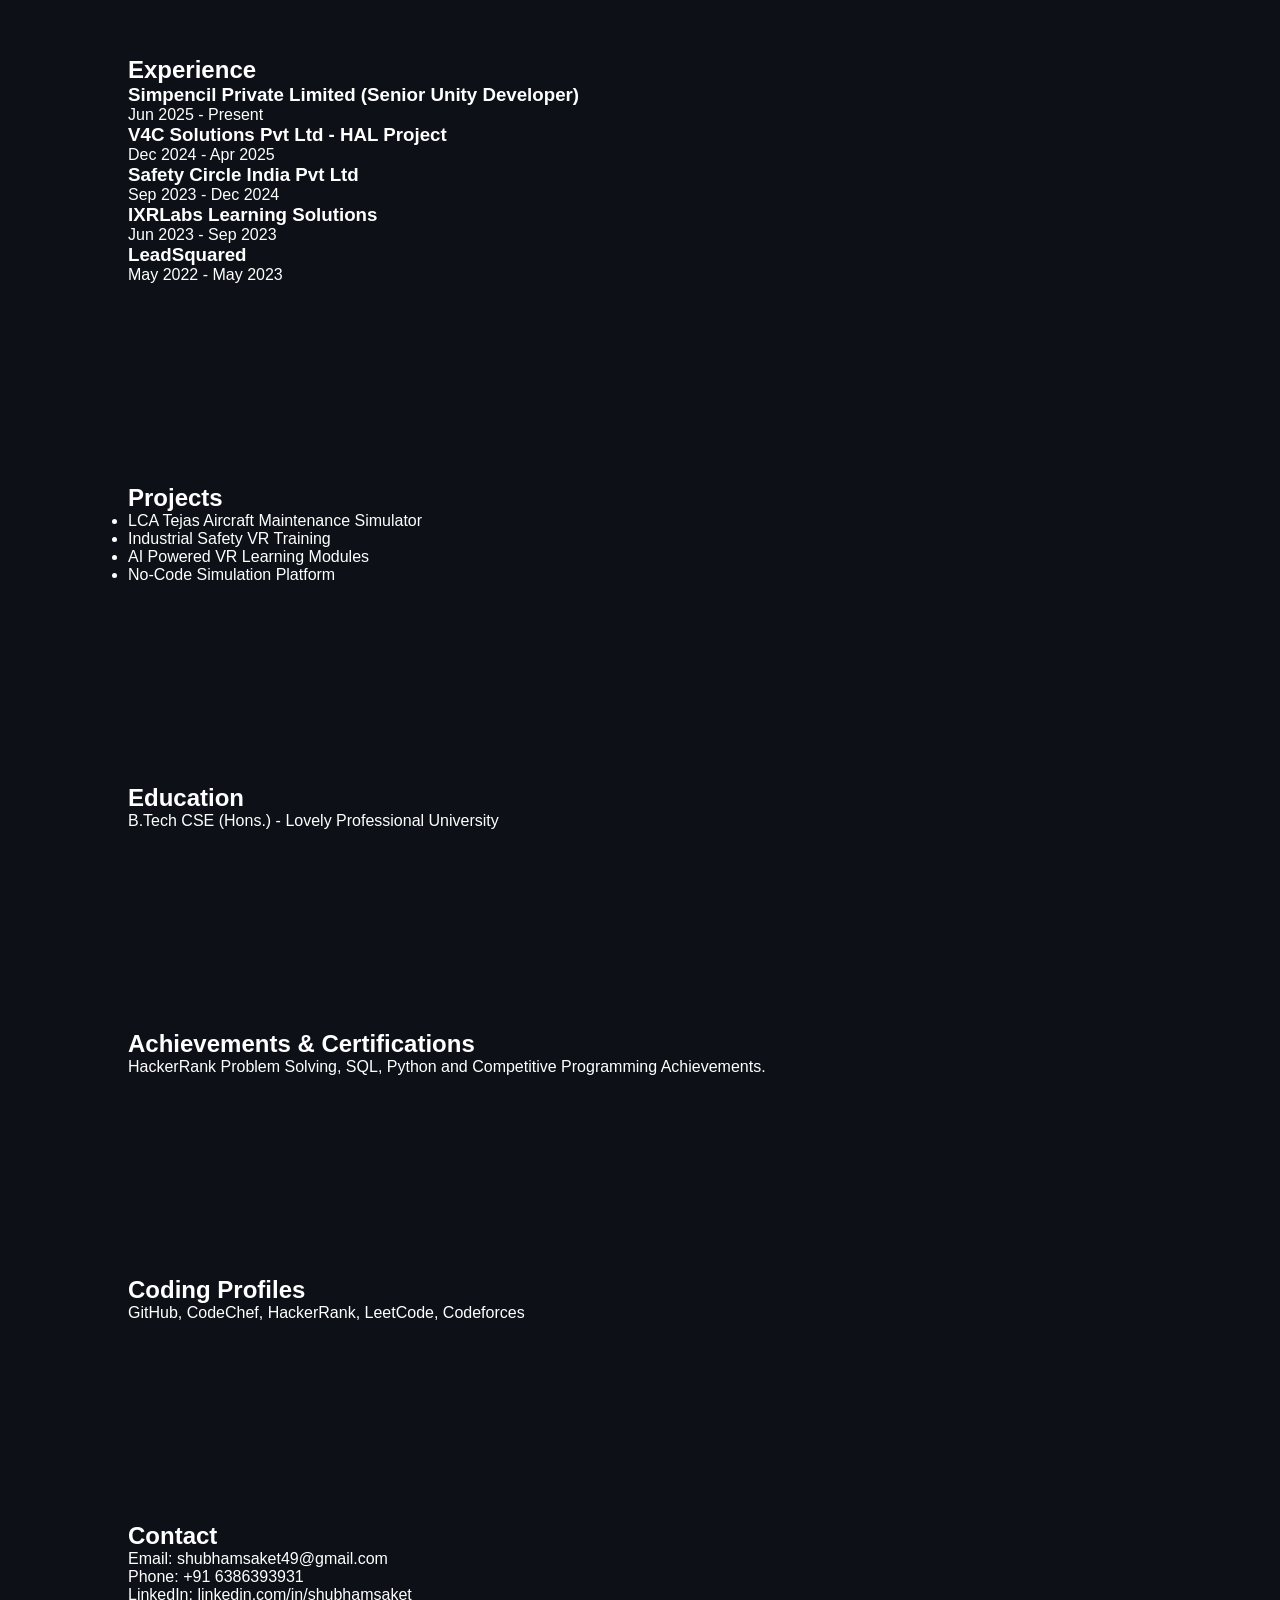
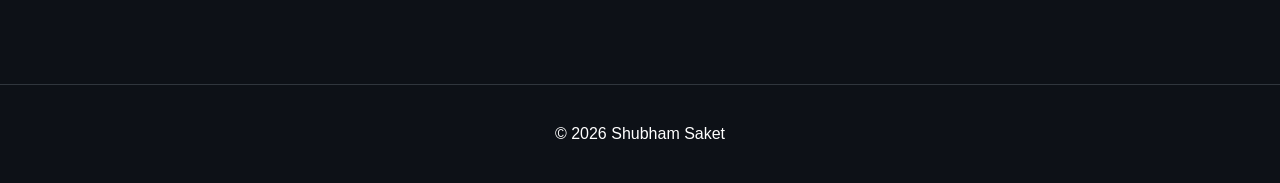
==== commit aa2b4d2b: "Update index.html" ====
--- a/index.html
+++ b/index.html
@@ -1,398 +1,111 @@
 <!DOCTYPE html>
 <html lang="en">
-
 <head>
-
-    <meta charset="UTF-8">
-    <meta name="viewport" content="width=device-width, initial-scale=1.0">
-
-    <title>Shubham Saket | Senior Unity Developer</title>
-
-    <meta name="description"
-        content="Senior Unity Developer specializing in VR, AR, XR, Simulation Development, Aerospace Training Systems and Interactive Applications.">
-
-    <meta name="keywords"
-        content="Unity Developer, VR Developer, AR Developer, XR Developer, C#, Simulation Developer, Game Developer">
-
-    <link rel="stylesheet"
-        href="https://cdnjs.cloudflare.com/ajax/libs/font-awesome/6.5.1/css/all.min.css">
-
-    <link rel="stylesheet" href="style.css">
-
+<meta charset="UTF-8">
+<meta name="viewport" content="width=device-width, initial-scale=1.0">
+<title>Shubham Saket | Senior Unity Developer</title>
+<meta name="description" content="Senior Unity Developer | VR, AR & XR Simulation Developer">
+<link rel="stylesheet" href="style.css">
+<link rel="stylesheet" href="https://cdnjs.cloudflare.com/ajax/libs/font-awesome/6.5.1/css/all.min.css">
 </head>
-
 <body>
 
-    <!-- ================= HEADER ================= -->
+<header>
+  <nav>
+    <div class="logo">Shubham Saket</div>
+    <ul>
+      <li><a href="#home">Home</a></li>
+      <li><a href="#about">About</a></li>
+      <li><a href="#skills">Skills</a></li>
+      <li><a href="#experience">Experience</a></li>
+      <li><a href="#projects">Projects</a></li>
+      <li><a href="#education">Education</a></li>
+      <li><a href="#certifications">Certifications</a></li>
+      <li><a href="#coding">Coding Profiles</a></li>
+      <li><a href="#contact">Contact</a></li>
+    </ul>
+  </nav>
+</header>
 
-    <header>
+<section id="home">
+  <h1>Shubham Saket</h1>
+  <h2>Senior Unity Developer | VR, AR & XR Simulation Developer</h2>
+  <p>Building immersive training simulators, aerospace applications, and interactive experiences using Unity, VR, AR, XR and C#.</p>
+</section>
 
-        <div class="logo-section">
+<section id="about">
+  <h2>About Me</h2>
+  <p>Senior Unity Developer with experience in Unity 2D/3D, Virtual Reality (VR), Augmented Reality (AR), XR simulations and interactive training systems.</p>
+</section>
 
-            <img src="new.jpeg" alt="Shubham Saket">
+<section id="skills">
+  <h2>Skills</h2>
+  <ul>
+    <li>Unity 2D/3D</li>
+    <li>VR / AR / XR</li>
+    <li>C#</li>
+    <li>C++</li>
+    <li>ASP.NET</li>
+    <li>SQL</li>
+    <li>Git</li>
+    <li>Cocos Creator</li>
+  </ul>
+</section>
 
-            <h2>Shubham Saket</h2>
+<section id="experience">
+<h2>Experience</h2>
+<h3>Simpencil Private Limited (Senior Unity Developer)</h3>
+<p>Jun 2025 - Present</p>
 
-            <p>Senior Unity Developer</p>
+<h3>V4C Solutions Pvt Ltd - HAL Project</h3>
+<p>Dec 2024 - Apr 2025</p>
 
-        </div>
+<h3>Safety Circle India Pvt Ltd</h3>
+<p>Sep 2023 - Dec 2024</p>
 
-        <nav>
+<h3>IXRLabs Learning Solutions</h3>
+<p>Jun 2023 - Sep 2023</p>
 
-            <ul>
+<h3>LeadSquared</h3>
+<p>May 2022 - May 2023</p>
+</section>
 
-                <li><a href="#home"><i class="fas fa-home"></i> Home</a></li>
+<section id="projects">
+<h2>Projects</h2>
+<ul>
+<li>LCA Tejas Aircraft Maintenance Simulator</li>
+<li>Industrial Safety VR Training</li>
+<li>AI Powered VR Learning Modules</li>
+<li>No-Code Simulation Platform</li>
+</ul>
+</section>
 
-                <li><a href="#about"><i class="fas fa-user"></i> About</a></li>
+<section id="education">
+<h2>Education</h2>
+<p>B.Tech CSE (Hons.) - Lovely Professional University</p>
+</section>
 
-                <li><a href="#skills"><i class="fas fa-code"></i> Skills</a></li>
+<section id="certifications">
+<h2>Achievements & Certifications</h2>
+<p>HackerRank Problem Solving, SQL, Python and Competitive Programming Achievements.</p>
+</section>
 
-                <li><a href="#experience"><i class="fas fa-briefcase"></i> Experience</a></li>
+<section id="coding">
+<h2>Coding Profiles</h2>
+<p>GitHub, CodeChef, HackerRank, LeetCode, Codeforces</p>
+</section>
 
-                <li><a href="#projects"><i class="fas fa-laptop-code"></i> Projects</a></li>
+<section id="contact">
+<h2>Contact</h2>
+<p>Email: shubhamsaket49@gmail.com</p>
+<p>Phone: +91 6386393931</p>
+<p>LinkedIn: linkedin.com/in/shubhamsaket</p>
+</section>
 
-                <li><a href="#portfolio"><i class="fas fa-video"></i> Portfolio</a></li>
+<footer>
+<p>© 2026 Shubham Saket</p>
+</footer>
 
-                <li><a href="#education"><i class="fas fa-graduation-cap"></i> Education</a></li>
-
-                <li><a href="#contact"><i class="fas fa-envelope"></i> Contact</a></li>
-
-            </ul>
-
-        </nav>
-
-    </header>
-
-    <div id="menu" class="fas fa-bars"></div>
-
-    <!-- ================= HOME ================= -->
-
-    <section id="home" class="home">
-
-        <div class="home-content">
-
-            <img src="me.jpg" class="hero-image" alt="Shubham Saket">
-
-            <h3>Hello 👋</h3>
-
-            <h1>
-                I'm
-                <span>Shubham Saket</span>
-            </h1>
-
-            <h2>
-                Senior Unity Developer |
-                VR, AR & XR Developer |
-                C# Engineer
-            </h2>
-
-            <p>
-
-                Building immersive VR, AR, and XR training simulators,
-                aerospace solutions, and interactive experiences using
-                Unity and C#.
-
-            </p>
-
-            <div class="hero-buttons">
-
-                <a href="resume_updated.pdf" class="btn">
-                    Download Resume
-                    <i class="fas fa-download"></i>
-                </a>
-
-                <a href="#projects" class="btn">
-                    View Projects
-                    <i class="fas fa-arrow-right"></i>
-                </a>
-
-            </div>
-
-        </div>
-
-    </section>
-
-    <!-- ================= ABOUT ================= -->
-
-    <section id="about" class="about">
-
-        <h1 class="heading">
-            About <span>Me</span>
-        </h1>
-
-        <div class="about-container">
-
-            <div class="about-text">
-
-                <h2>Who Am I?</h2>
-
-                <p>
-
-                    Senior Unity Developer with professional experience
-                    in Unity 2D/3D, Virtual Reality (VR), Augmented Reality (AR),
-                    XR simulations, and interactive training systems.
-
-                </p>
-
-                <p>
-
-                    I have worked on aerospace maintenance simulators,
-                    industrial safety training applications,
-                    AI-powered educational VR modules,
-                    and immersive learning environments.
-
-                </p>
-
-                <p>
-
-                    My expertise includes Unity, C#, XR Development,
-                    API Integration, Performance Optimization,
-                    and Simulation Development.
-
-                </p>
-
-            </div>
-
-            <div class="about-stats">
-
-                <div class="stat-box">
-
-                    <h2>3+</h2>
-
-                    <p>
-                        Years Experience
-                    </p>
-
-                </div>
-
-                <div class="stat-box">
-
-                    <h2>5</h2>
-
-                    <p>
-                        Companies Worked
-                    </p>
-
-                </div>
-
-                <div class="stat-box">
-
-                    <h2>20+</h2>
-
-                    <p>
-                        Projects Delivered
-                    </p>
-
-                </div>
-
-                <div class="stat-box">
-
-                    <h2>XR</h2>
-
-                    <p>
-                        Core Specialization
-                    </p>
-
-                </div>
-
-            </div>
-
-        </div>
-
-    </section>
-
-    <!-- ================= SKILLS ================= -->
-
-    <section id="skills" class="skills">
-
-        <h1 class="heading">
-            My <span>Skills</span>
-        </h1>
-
-        <div class="skills-container">
-
-            <div class="skill-card">
-
-                <i class="fas fa-vr-cardboard"></i>
-
-                <h3>XR Development</h3>
-
-                <ul>
-
-                    <li>Virtual Reality (VR)</li>
-
-                    <li>Augmented Reality (AR)</li>
-
-                    <li>XR Simulations</li>
-
-                    <li>Unity XR Toolkit</li>
-
-                </ul>
-
-            </div>
-
-            <div class="skill-card">
-
-                <i class="fas fa-gamepad"></i>
-
-                <h3>Game Development</h3>
-
-                <ul>
-
-                    <li>Unity 2D</li>
-
-                    <li>Unity 3D</li>
-
-                    <li>C# Programming</li>
-
-                    <li>Cocos Creator</li>
-
-                </ul>
-
-            </div>
-
-            <div class="skill-card">
-
-                <i class="fas fa-server"></i>
-
-                <h3>Backend</h3>
-
-                <ul>
-
-                    <li>ASP.NET</li>
-
-                    <li>REST APIs</li>
-
-                    <li>SQL</li>
-
-                    <li>Database Design</li>
-
-                </ul>
-
-            </div>
-
-            <div class="skill-card">
-
-                <i class="fas fa-code"></i>
-
-                <h3>Programming</h3>
-
-                <ul>
-
-                    <li>C#</li>
-
-                    <li>C++</li>
-
-                    <li>Python</li>
-
-                    <li>JavaScript</li>
-
-                </ul>
-
-            </div>
-
-        </div>
-
-    </section>
-
-    <!-- ================= EXPERIENCE ================= -->
-
-    <section id="experience" class="experience">
-
-        <h1 class="heading">
-            Work <span>Experience</span>
-        </h1>
-
-        <div class="timeline">
-
-            <div class="timeline-item">
-
-                <h2>Senior Unity Developer</h2>
-
-                <h3>Simpencil Private Limited</h3>
-
-                <span>Jun 2025 - Present</span>
-
-                <p>
-
-                    Developing no-code VR/MR simulation modules,
-                    backend assessment systems,
-                    and immersive training environments.
-
-                </p>
-
-            </div>
-
-            <div class="timeline-item">
-
-                <h2>Senior Unity Developer</h2>
-
-                <h3>V4C Solutions Pvt Ltd (HAL Project)</h3>
-
-                <span>Dec 2024 - Apr 2025</span>
-
-                <p>
-
-                    Developed VR-based LCA Tejas aircraft
-                    maintenance simulators and assessment systems.
-
-                </p>
-
-            </div>
-
-            <div class="timeline-item">
-
-                <h2>Unity Developer</h2>
-
-                <h3>Safety Circle India Pvt Ltd</h3>
-
-                <span>Sep 2023 - Dec 2024</span>
-
-                <p>
-
-                    Built industrial safety VR applications,
-                    AI systems, gameplay mechanics,
-                    and immersive training simulations.
-
-                </p>
-
-            </div>
-
-            <div class="timeline-item">
-
-                <h2>Jr. Unity Developer</h2>
-
-                <h3>IXRLabs Learning Solutions</h3>
-
-                <span>Jun 2023 - Sep 2023</span>
-
-                <p>
-
-                    Developed AI-powered VR modules,
-                    virtual labs, and educational simulations.
-
-                </p>
-
-            </div>
-
-            <div class="timeline-item">
-
-                <h2>SDE Intern</h2>
-
-                <h3>LeadSquared</h3>
-
-                <span>May 2022 - May 2023</span>
-
-                <p>
-
-                    Developed backend APIs using .NET
-                    and JavaScript while improving
-                    system reliability and performance.
-
-                </p>
-
-            </div>
-
-        </div>
-
-    </section>
+<script src="script.js"></script>
+</body>
+</html>
--- a/style.css
+++ b/style.css
@@ -1,744 +1,352 @@
-@import url('https://fonts.googleapis.com/css2?family=Nunito:wght@200;300;400;600&display=swap');
+
+*{
+    margin:0;
+    padding:0;
+    box-sizing:border-box;
+    scroll-behavior:smooth;
+    font-family:'Poppins',sans-serif;
+}
 
 :root{
-    --yellow:#f9ca24;
-}
-
-*{
-    font-family: 'Nunito', sans-serif;
-    margin:0; padding:0;
-    box-sizing: border-box;
-    text-decoration: none;
-    outline: none; border:none;
-    text-transform: capitalize;
-    transition: all .2s linear;
-}
-
-*::selection
-{
-    background:var(--yellow);
-    color:#333;
-}
-
-html
-{
-    font-size: 62.5%;
-    overflow-x: hidden;
-}
-
-html::-webkit-scrollbar
-{
-    width:1.4rem;
-}
-
-html::-webkit-scrollbar-track
-{
-    background:#222;
-}
-
-html::-webkit-scrollbar-thumb
-{
-    background:var(--yellow);
-}
-
-body
-{
-    background:#ddd;
-    overflow-x: hidden;
-    padding-left: 35rem;
-}
-
-section
-{
-    min-height: 100vh;
-    padding:1rem;
-}
-
-.btn
-{
-    padding:.7rem 3rem;
-    background:#333;
-    color:#fff;
-    cursor: pointer;
-    margin-top: 1rem;
-    font-size: 2rem;
-    border-radius: 5rem;
-}
-
-.btn i{
-    padding:0.5rem;
-    font-size: 1.5rem;
-}
-
-.btn:hover
-{
-    background-color:SlateBlue;
-  
-}
-
-.heading
-{
-    text-align: center;
-    margin:0 6rem;
-    font-size: 4rem;
-    padding:1rem;
-    border-bottom: .1rem solid #111;
-    color:#111;
-}
-
-.heading span
-{
-    color:Blue;
-}
-
-header
-{
-    position: fixed;
-    top:0; left:0;
-    z-index: 800;
-    height:100%;
-    width:35rem;
-    background:#1a1a1a;
-    display: flex;
-    align-items: center;
-    justify-content: center;
-    flex-flow: column;
-    text-align: center;
-}
-
-header .user img
-{
-    height:15rem;
-    width:17rem;
-    border-radius: 50%;
-    object-fit: cover;
-    margin-bottom: 0.5rem;
-    border:.7rem solid var(--yellow);
-}
-
-header .user .name
-{
-    font-size: 3.5rem;
-    color:#fff;
-}
-
-header .user .post
-{
-    font-size: 2rem;
-    color:#eee;
-}
-
-header .navbar
-{
+    --bg:#0d1117;
+    --card:#161b22;
+    --primary:#00d9ff;
+    --text:#ffffff;
+    --secondary:#8b949e;
+    --border:#30363d;
+}
+
+body{
+    background:var(--bg);
+    color:var(--text);
+    overflow-x:hidden;
+}
+
+header{
+    position:fixed;
     width:100%;
-}
-
-header .navbar ul
-{
-    list-style: none;
-    padding:1rem 3rem;
-}
-
-
-header .navbar ul li a
-{
-    display: block;
-    padding:1rem;
-    margin:1.5rem 0;
-    background:#222;
-    color:#fff;
-    font-size: 2rem;
-    border-radius: 5rem;
-
-}
-
-header .navbar ul li a:hover
-{
-    background-color:SlateBlue;
-}
-
-#menu
-{
-    position: fixed;
-    top:2rem; right:2rem;
-    background:#333;
-    color:#111;
-    cursor: pointer;
-    font-size: 2.5rem;
-    padding:1rem 1.5rem;
-    z-index: 1000;
-    display: none;
-}
-section.home .intro {
-  margin: auto;
-  max-width: 540px;
-  text-align: center;
-  position: relative;
-  z-index: 1;
-}
-.home
-{
-    display: flex;
-    justify-content: center;
-    flex-flow: column;
-    padding:0 15rem;
-}
-
-.home h3
-{
-    font-size: 2.5rem;
-    color:#111;
-}
-
-.home h1
-{
-    font-size:5rem;
-    color:#111;
-}
-
-.home h1 span
-{
-    color:Blue;
-   
-}
-
-.home p
-{
-    font-size:2rem;
-    color:#111;
-    padding: 1rem 0;
-}
-
-.about .row
-{
-    display: flex;
-    align-items: center;
-    justify-content: center;
-    flex-wrap: wrap;
-    padding:1rem 0;
-}
-
-.about .row .info
-{
-    flex:1 1 48rem;
-    padding:2rem 1rem;
-    padding-left: 6rem;
-}
-
-.about .row .info h3
-{
-    font-size: 2rem;
-    color:Blue;
-    padding:1rem 0;
-    font-weight: normal;
-}
-
-.about .row .info h3 span
-{
-    color:#111;
-    padding:0 .5rem;
-}
-
-.about .row .counter
-{
-    flex:1 1 48rem;
-    display: flex;
-    justify-content: center;
-    flex-wrap: wrap;
-}
-
-.about .row .counter .box
-{
-    width:20rem;
-    background:#222;
-    text-align: center;
-    padding: 2rem;
-    margin:2rem;
-}
-
-.about .row .counter .box span
-{
-    font-size: 4rem;
-    color:yellow;
-}
-
-.about .row .counter .box h3
-{
-    font-size: 2.5rem;
-    color:#fff;
-}
-
-
-.social1 
-{
-    margin: 0.5vw;
-    font-size: 22px;
-    color: white;
-}
-
-.social1 i
-{
-    padding: 0px 2px;
-    margin: 0.5vw;
-    color: #111;
-}
-
-.social1 i:hover
-{
-    color:rgba(0, 0, 255, 0.8);
-}
-.education .box-container
-{
-    display: flex;
-    align-items: center;
-    justify-content: space-between;
-    flex-wrap: wrap;
-    padding:1rem 0;
-    padding-left: 3rem;
-}
-
-.education .box-container .box{
-    width:27rem;
-    margin:4rem 1rem;
-    padding-left: 4rem;
-    border-left: .2rem solid #111;
-    position: relative;
-}
-
-.education .box-container .box span{
-    font-size: 1.5rem;
-    background:#222;
-    color:#fff;
-    border-radius: 5rem;
-    padding:.5rem 2.5rem;
-}
-
-.education .box-container .box h3{
-    font-size: 3rem;
-    color:#111;
-    padding-top: 1.5rem;
-}
-.education .box-container .box h2{
-    font-size: 2rem;
-    color:#111;
-    padding-top: 1.5rem;
-}
-
-.education .box-container .box p{
-    font-size: 1.7rem;
-    color:#111;
-    padding: 1rem 0;
-}
-
-.education .box-container .box i{
-    position: absolute;
-    top:-1.5rem; left:-2.5rem;
-    height:5rem;
-    width: 5rem;
-    border-radius: 50%;
-    line-height: 5rem;
-    text-align: center;
-    font-size: 2rem;
-    color:#fff;
-    background:var(--yellow);
-}
-
-.skill .box-container
-{
-    display: flex;
-    align-items: center;
-    justify-content: space-between;
-    flex-wrap: wrap;
-    padding:1rem 0;
-    padding-left: 3rem;
-}
-.skill .box-container .box{
-    width:27rem;
-    margin:4rem 1rem;
-    padding-left: 4rem;
-    border-left: .2rem solid #111;
-    position: relative;
-}
-
-.skill .box-container .box span{
-    font-size: 1.5rem;
-     display: block;
-    background:#222;
-    color:#eee;
-    border-radius: 5rem;
-    padding:.5rem 2.5rem;
-}
-
-.skill .box-container .box h3{
-    font-size: 3rem;
-    color:#111;
-    padding-top: 1.5rem;
-}
-
-.skill .box-container .box p{
-    font-size: 1.7rem;
-    color:#111;
-    padding: 1rem 0;
-}
-
-
-.skill .box-container .box i{
-    position: absolute;
-    top:-1.5rem; left:-2.5rem;
-    height:5rem;
-    width: 5rem;
-    border-radius: 50%;
-    line-height: 5rem;
-    text-align: center;
-    font-size: 2rem;
+    top:0;
+    left:0;
+    background:rgba(13,17,23,0.95);
+    backdrop-filter:blur(10px);
+    z-index:1000;
+    border-bottom:1px solid var(--border);
+}
+
+nav{
+    display:flex;
+    justify-content:space-between;
+    align-items:center;
+    padding:20px 8%;
+}
+
+.logo{
+    font-size:1.8rem;
+    font-weight:700;
+    color:var(--primary);
+}
+
+nav ul{
+    display:flex;
+    list-style:none;
+    gap:25px;
+}
+
+nav ul li a{
     color:white;
-     background:var(--yellow);
-}
-
-.experience .box-container
-{
-    display: flex;
-    align-items: center;
-    justify-content: space-between;
-    flex-wrap: wrap;
-    padding:1rem 0;
-    padding-left: 3rem;
-}
-
-.experience .box-container .box{
-    width:27rem;
-    margin:4rem 1rem;
-    padding-left: 4rem;
-    border-left: .2rem solid #111;
-    position: relative;
-}
-
-.experience .box-container .box span{
-    font-size: 1.5rem;
-    background:#222;
-    color:#fff;
-    border-radius: 5rem;
-    padding:.5rem 2.5rem;
-}
-
-.experience .box-container .box h3{
-    font-size: 3rem;
-    color:#111;
-    padding-top: 1.5rem;
-}
-.experience .box-container .box h2{
-    font-size: 2rem;
-    color:#111;
-    padding-top: 1.5rem;
-}
-
-.experience .box-container .box p{
-    font-size: 1.7rem;
-    color:#111;
-    padding: 1rem 0;
-}
-
-.experience .box-container .box i{
-    position: absolute;
-    top:-1.5rem; left:-2.5rem;
-    height:5rem;
-    width: 5rem;
-    border-radius: 50%;
-    line-height: 5rem;
-    text-align: center;
-    font-size: 2rem;
-    color:#fff;
-    background:var(--yellow);
-}
-
-
-
-.btn1
-{
-    padding:.3rem 2rem;
-    color:black;
-    cursor: pointer;
-    margin-top: 1rem;
-    font-size: 1.2rem;
-    border-radius: 1rem;
-}
-.btn1 i
-{
-    padding:0.5rem;
-    font-size: 1rem;
-}
-.btn1:hover
-{
-      background-color:SlateBlue;
-  
-}
-.project .box-container
-{
-    display: flex;
-    align-items: center;
-    justify-content: space-between;
-    flex-wrap: wrap;
-    padding:1vw 1vw;
-    padding-left: 3vw;
-}
-
-.project .box-container .box{
-    width:35rem;
-    margin:0.5rem 1rem;
-    padding-left: 0.1rem;
-    border-left: .2.5rem solid #fff;
-    position: relative;
-}
-
-.project .box-container .box span{
-    font-size: 1rem;
-    background:#ccc;
-    color:#fff;
-    border-radius: 3rem;
-    padding:.3rem 2rem;
-}
-.project i:hover
-{
-      color:rgba(121, 179, 218, 0.5);
-      
-}
-
-.project .box-container .box h3{
-    font-size: 3rem;
-    color:#fff;
-    padding-top: 1.5rem;
-}
-.project .box-container .box h2{
-    font-size: 2.5rem;
-    color:#111;
-    padding-top: 1.5rem;
-}
-
-.project .box-container .box p{
-    font-size: 1.6rem;
-    color:#fff;
-    padding: 1rem 0;
-}
-
-.rank
-{
-    padding: 1VW 5vw 0vw 5vw;
-    text-align: center;
-    padding: 2vw;
-    font-size: 1.5vw;
-}
-
-.ranking
-{
-    display: flex;
-    flex-wrap: wrap;
-    justify-content: space-around;
-    margin: 3vw 12vw 0vw 12vw;
-    padding-bottom: 50px;
-}
-
-.rank img
-{
-    width: 12vw;
-    height: 12vw;;
-    border-radius: 50%;
-}
-
-.ranking a
-{
-    text-decoration: none;
-    color: #111;
-}
-
-.project
-{
-    text-align: center;
-    margin: 20px;
-    padding-top: 50px;
-    font-size:xx-large;
-    letter-spacing: 5px;
-}
-
-.innerexp
-{
-    padding-top: 50px;
-}
-.contact .row{
-    display: flex;
-    align-items: center;
-    justify-content: center;
-    flex-wrap: wrap;
-}
-
-.contact .row .content{
-    flex:1 1 30rem;
-    padding:4rem;
-    padding-bottom: 0;
-}
-
-.contact .row form{
-    flex:1 1 45rem;
-    padding:2rem;
-    margin:2rem;
-    margin-bottom: 4rem;
-}
-
-.contact .row form .box{
-    padding:1.5rem;
-    margin:1rem 0;
-    background:#333;
-    color:#fff;
-    text-transform: none;
-    font-size: 1.7rem;
+    text-decoration:none;
+    transition:.3s;
+}
+
+nav ul li a:hover{
+    color:var(--primary);
+}
+
+section{
+    padding:120px 10% 80px;
+}
+
+.heading{
+    text-align:center;
+    font-size:3rem;
+    margin-bottom:50px;
+}
+
+.heading span{
+    color:var(--primary);
+}
+
+#home{
+    min-height:100vh;
+    display:flex;
+    flex-direction:column;
+    justify-content:center;
+    align-items:center;
+    text-align:center;
+}
+
+.hero-image{
+    width:250px;
+    height:250px;
+    border-radius:50%;
+    object-fit:cover;
+    border:5px solid var(--primary);
+    margin-bottom:30px;
+}
+
+#home h1{
+    font-size:4rem;
+    margin-bottom:10px;
+}
+
+#home h1 span{
+    color:var(--primary);
+}
+
+#home h2{
+    color:var(--secondary);
+    margin-bottom:20px;
+}
+
+#home p{
+    max-width:800px;
+    line-height:1.8;
+    margin-bottom:30px;
+}
+
+.btn{
+    display:inline-block;
+    padding:12px 30px;
+    border-radius:30px;
+    background:var(--primary);
+    color:#000;
+    text-decoration:none;
+    font-weight:600;
+    transition:.3s;
+    margin:10px;
+}
+
+.btn:hover{
+    transform:translateY(-5px);
+}
+
+.about-container,
+.contact-container{
+    display:grid;
+    grid-template-columns:repeat(auto-fit,minmax(300px,1fr));
+    gap:40px;
+}
+
+.about-text,
+.contact-info{
+    background:var(--card);
+    padding:30px;
+    border-radius:20px;
+}
+
+.about-text p{
+    line-height:1.8;
+    margin-bottom:15px;
+}
+
+.about-stats{
+    display:grid;
+    grid-template-columns:repeat(2,1fr);
+    gap:20px;
+}
+
+.stat-box{
+    background:var(--card);
+    padding:30px;
+    text-align:center;
+    border-radius:20px;
+}
+
+.stat-box h2{
+    color:var(--primary);
+    font-size:2.5rem;
+}
+
+.skills-container,
+.project-container,
+.education-container,
+.coding-container,
+.cert-grid{
+    display:grid;
+    grid-template-columns:repeat(auto-fit,minmax(280px,1fr));
+    gap:25px;
+}
+
+.skill-card,
+.project-card,
+.education-card,
+.coding-card,
+.cert-card{
+    background:var(--card);
+    padding:30px;
+    border-radius:20px;
+    transition:.3s;
+    border:1px solid var(--border);
+}
+
+.skill-card:hover,
+.project-card:hover,
+.education-card:hover,
+.coding-card:hover,
+.cert-card:hover{
+    transform:translateY(-10px);
+}
+
+.skill-card i{
+    font-size:3rem;
+    color:var(--primary);
+    margin-bottom:20px;
+}
+
+.skill-card ul{
+    list-style:none;
+}
+
+.skill-card ul li{
+    margin:10px 0;
+}
+
+.timeline{
+    position:relative;
+    max-width:1000px;
+    margin:auto;
+}
+
+.timeline::before{
+    content:'';
+    position:absolute;
+    width:4px;
+    background:var(--primary);
+    top:0;
+    bottom:0;
+    left:50%;
+    transform:translateX(-50%);
+}
+
+.timeline-item{
+    width:45%;
+    background:var(--card);
+    padding:25px;
+    border-radius:20px;
+    margin-bottom:30px;
+    position:relative;
+}
+
+.timeline-item:nth-child(odd){
+    left:0;
+}
+
+.timeline-item:nth-child(even){
+    left:55%;
+}
+
+.timeline-item span{
+    color:var(--primary);
+    display:block;
+    margin:10px 0;
+}
+
+.tech-stack{
+    margin-top:15px;
+}
+
+.tech-stack span{
+    display:inline-block;
+    background:#1f2937;
+    padding:8px 12px;
+    border-radius:20px;
+    margin:5px;
+    font-size:.85rem;
+}
+
+.coding-card{
+    text-align:center;
+    text-decoration:none;
+    color:white;
+}
+
+.coding-card i{
+    font-size:3rem;
+    color:var(--primary);
+    margin-bottom:15px;
+}
+
+.contact-item{
+    margin:20px 0;
+}
+
+.contact-item i{
+    color:var(--primary);
+    margin-right:10px;
+}
+
+form{
+    display:flex;
+    flex-direction:column;
+    gap:20px;
+}
+
+.box{
     width:100%;
-}
-
-.contact .row form .box::placeholder{
-    text-transform: capitalize;
-}
-
-.contact .row form .message{
-    height: 15rem;
-    resize: none;
-}
-
-.contact .row .content .title{
-    text-transform: uppercase;
-    color:#111;
-    font-size: 3rem;
-    padding-bottom: 2rem;
-}
-
-.contact .row .content .info h3{
-    display: flex;
-    align-items: center;
-    font-size: 2rem;
-    color:#111;
-    padding:1rem 0;
-    font-weight: normal;
-}
-
-.contact .row .content .info h3 i{
-    padding-right: 1rem;
-    color:slateblue;
-}
-
-.top{
-    position: fixed;
-    bottom:7.5rem; right: 2rem;
-    z-index: 100;
-    display: none;
-}
-
-img
-{
-    width: 150px;
-    height: 400px;
-}
-
-.certficates
-{
-    background-color:#ddd;
-    padding: 50px;
-}
-
-.certificate
-{
-    display: flex;
-    flex-wrap: wrap;
-    justify-content: space-around;
-}
-
-.c1 img
-{
-    width: 30vw;
-    min-width:300px;
-    padding: 1VW 0vw 0vw 0vw;
-    overflow:scroll;
-}
-
-@media (max-width:1200px)
-{
-
-    html
-{
-        font-size: 55%;
-}
-
-    .home
-{
-        padding:1rem 4rem;
-}
-
-}
-
-@media (max-width:991px)
-{
-
-   header
-{
-       left:-120%;
-}
-
-   #menu
-{
-       display: block;
-}
-
-   header.toggle
-{
-    left:0%;
-}
-
-   body
-{
-       padding:0;
-}
-
-}
-
-@media (max-width:768px)
-{
-
-    html
-{
-        font-size: 50%;
-}
- 
-}
-
-@media (max-width:400px)
-{
-
-    header
-{
-        width: 100vw;
-}
-
-    .heading
-{
-        margin:0 3rem;
-}
-
-    .about .row .counter .box
-{
-        width: 100%;
-}
- 
-    .education .box-container .box
-{
+    padding:15px;
+    border:none;
+    border-radius:10px;
+    background:var(--card);
+    color:white;
+}
+
+textarea{
+    resize:none;
+}
+
+footer{
+    text-align:center;
+    padding:40px;
+    border-top:1px solid var(--border);
+}
+
+.footer-social a{
+    color:white;
+    margin:0 10px;
+    font-size:1.5rem;
+}
+
+.footer-social a:hover{
+    color:var(--primary);
+}
+
+@media(max-width:900px){
+
+    .timeline::before{
+        left:20px;
+    }
+
+    .timeline-item{
         width:100%;
-}
-
-    .contact .row form
-{
-    margin:3rem 0;
-}
-
-.contact .social i
-{
-    color:black;
-    font-size: 25px;
-}
-
- }+        left:0 !important;
+        padding-left:50px;
+    }
+
+    nav{
+        flex-direction:column;
+    }
+
+    nav ul{
+        flex-wrap:wrap;
+        justify-content:center;
+    }
+
+    #home h1{
+        font-size:2.8rem;
+    }
+
+    .heading{
+        font-size:2.2rem;
+    }
+}
+```
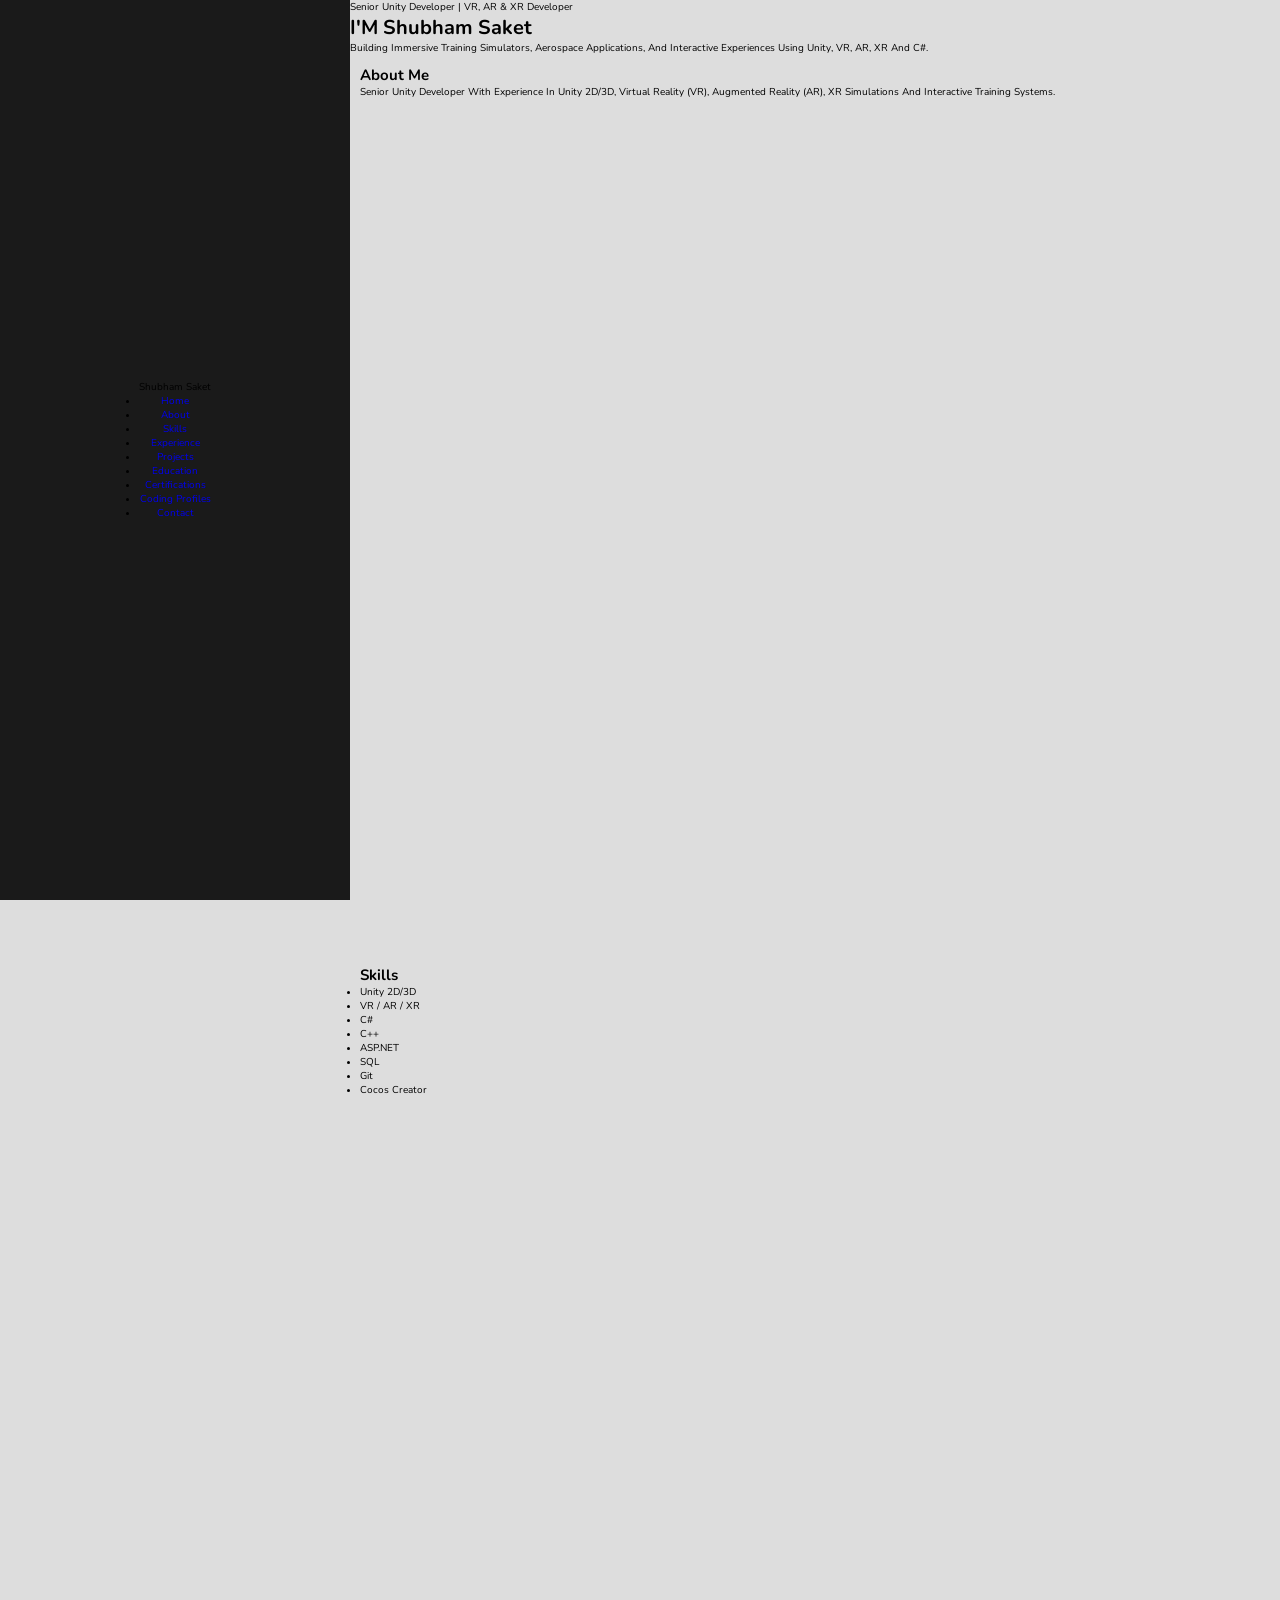
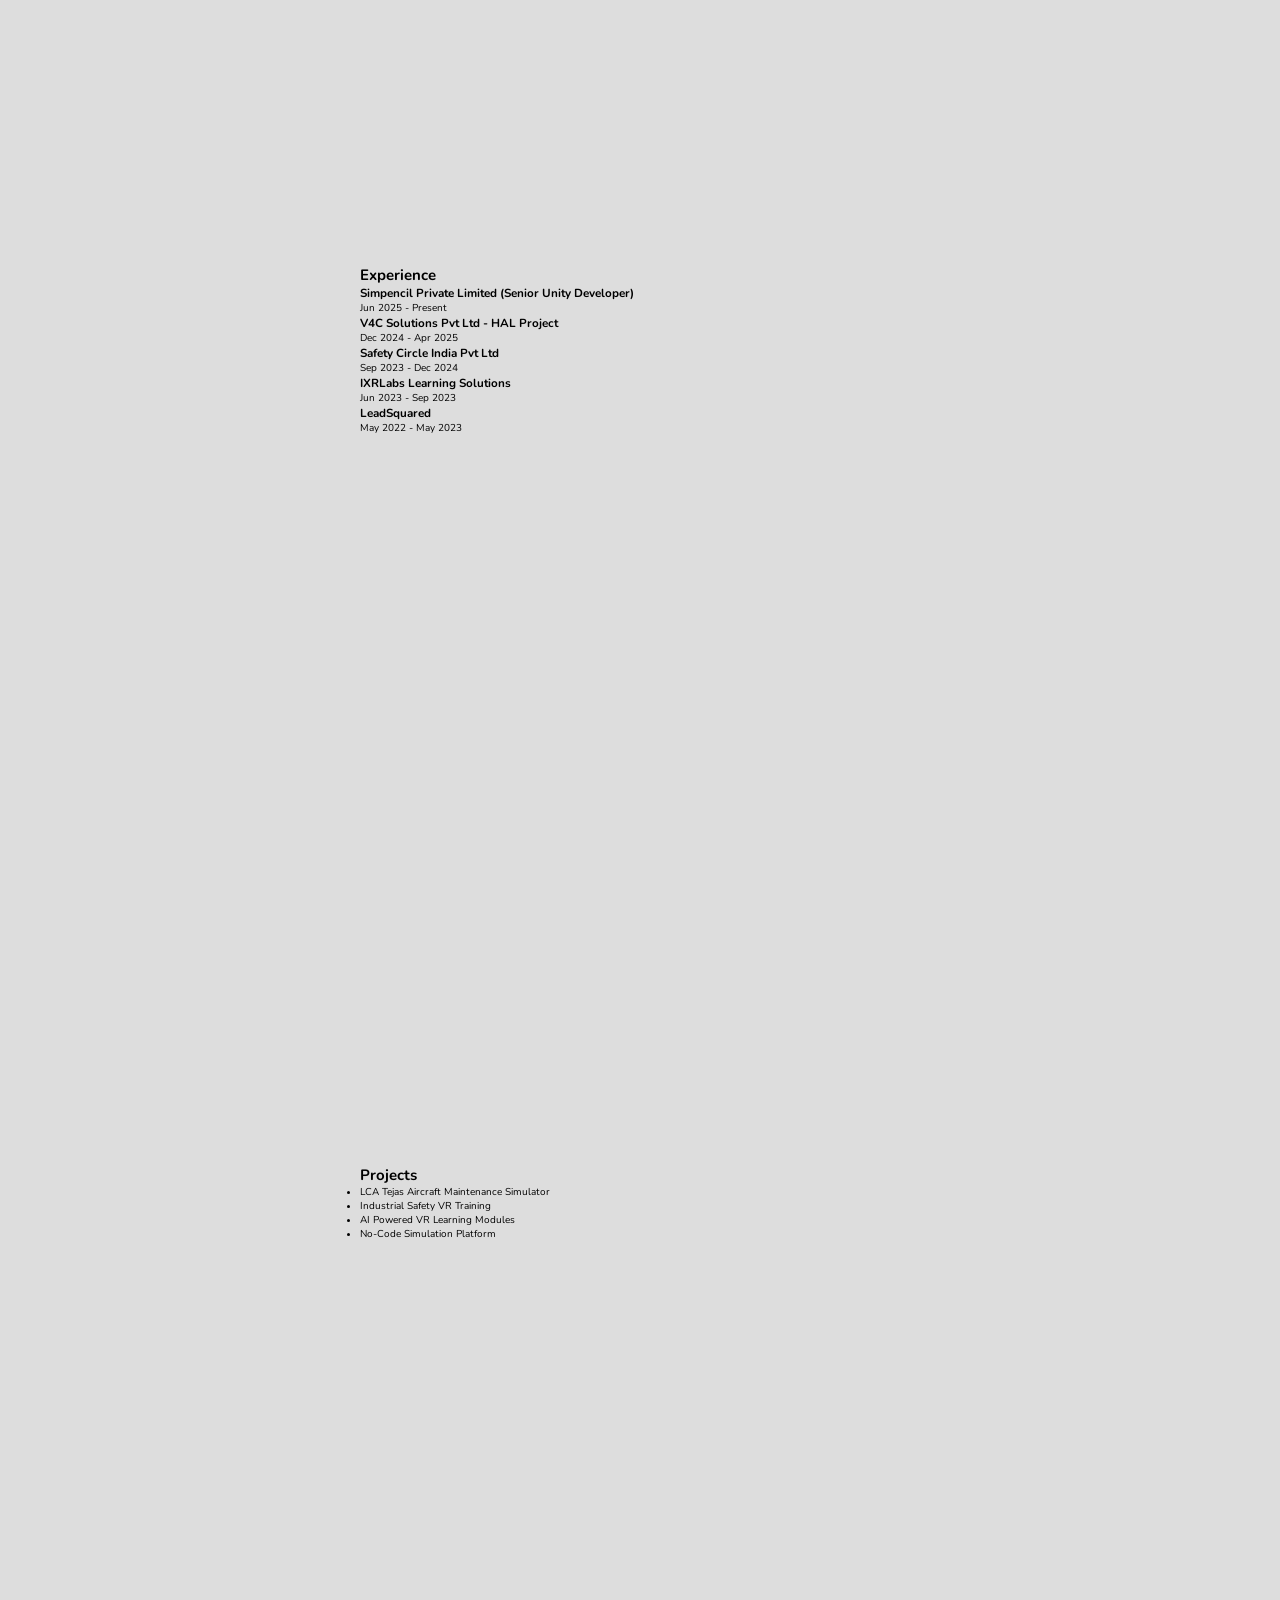
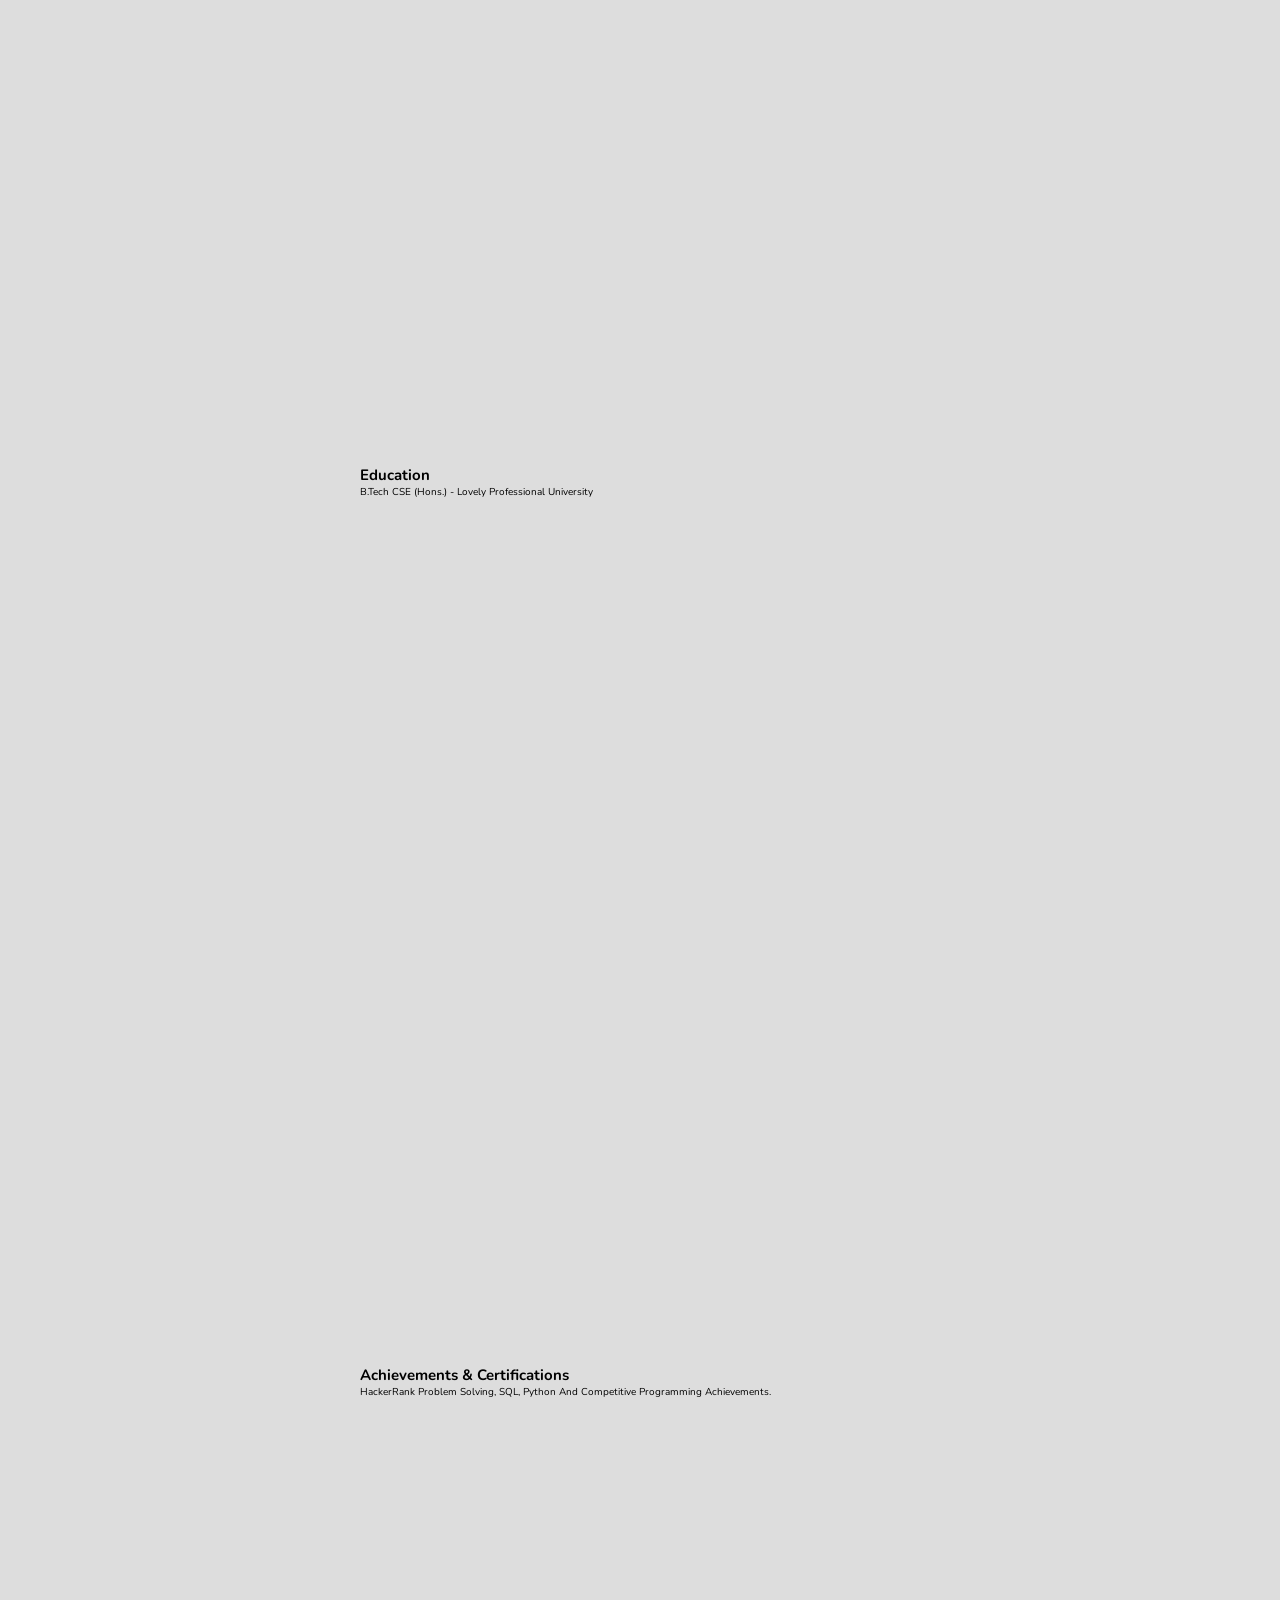
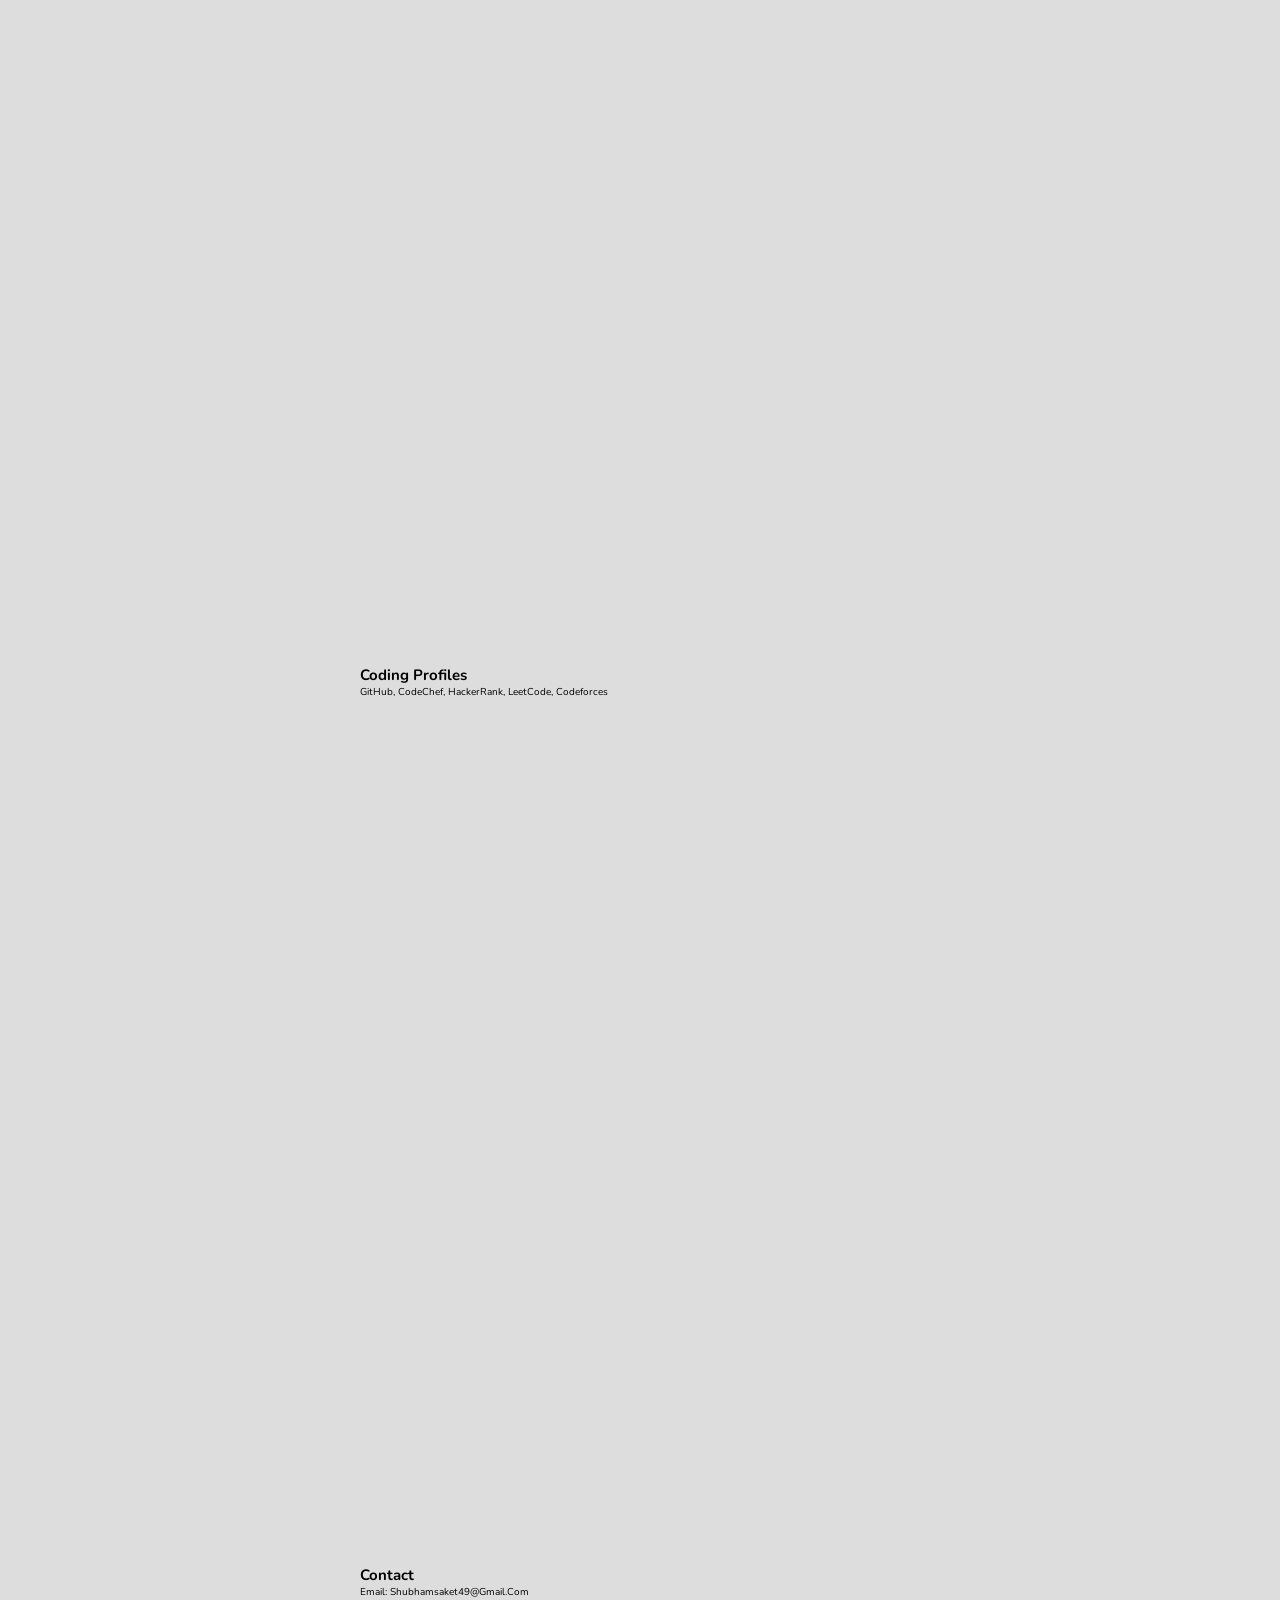
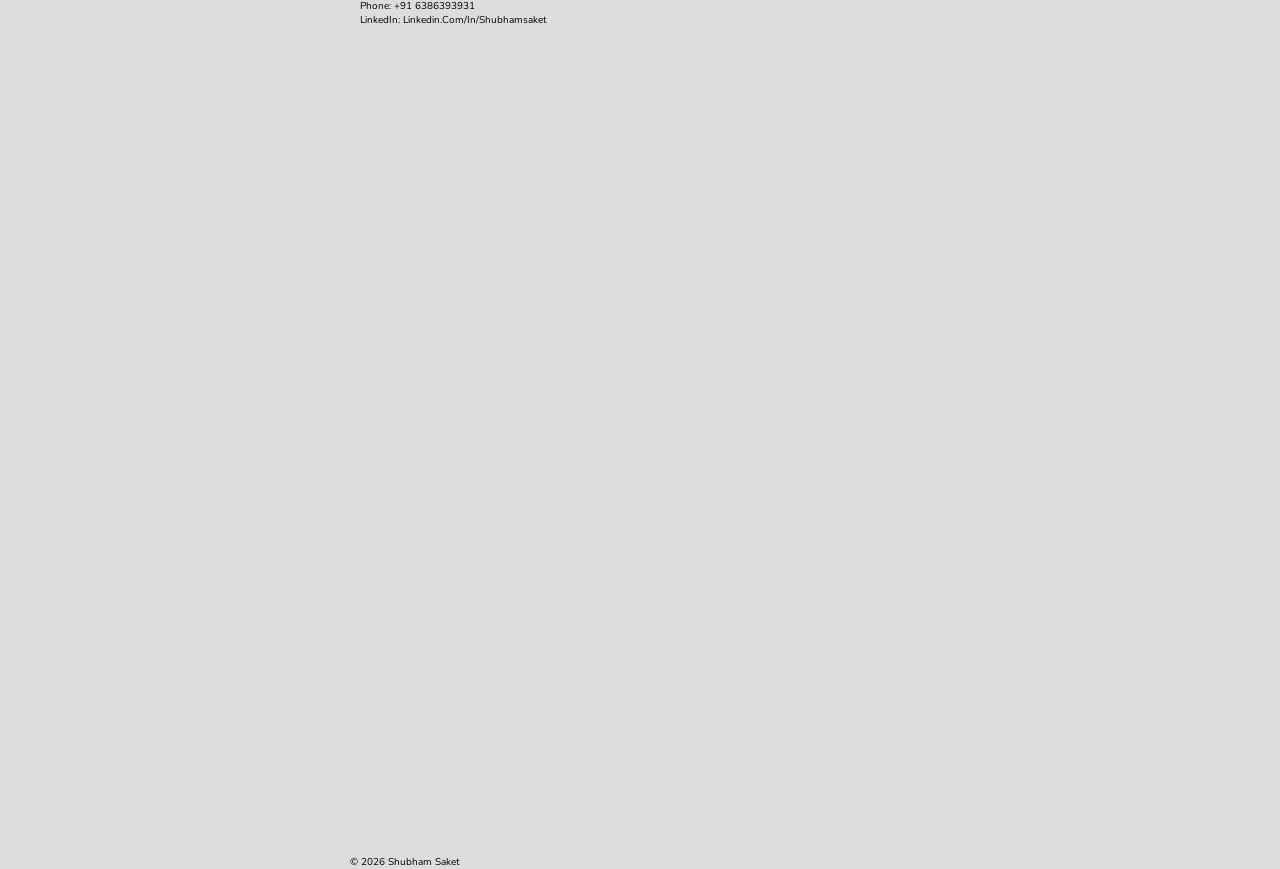
==== commit c1e0823f: "Update index.html" ====
--- a/index.html
+++ b/index.html
@@ -27,11 +27,16 @@
   </nav>
 </header>
 
-<section id="home">
-  <h1>Shubham Saket</h1>
-  <h2>Senior Unity Developer | VR, AR & XR Simulation Developer</h2>
-  <p>Building immersive training simulators, aerospace applications, and interactive experiences using Unity, VR, AR, XR and C#.</p>
-</section>
+<p class="post">
+Senior Unity Developer | VR, AR & XR Developer
+</p>
+
+<h1>I'M <span>Shubham Saket</span></h1>
+
+<p>
+Building immersive training simulators, aerospace applications,
+and interactive experiences using Unity, VR, AR, XR and C#.
+</p>
 
 <section id="about">
   <h2>About Me</h2>
--- a/style.css
+++ b/style.css
@@ -1,352 +1,744 @@
+@import url('https://fonts.googleapis.com/css2?family=Nunito:wght@200;300;400;600&display=swap');
+
+:root{
+    --yellow:#f9ca24;
+}
 
 *{
-    margin:0;
-    padding:0;
-    box-sizing:border-box;
-    scroll-behavior:smooth;
-    font-family:'Poppins',sans-serif;
-}
-
-:root{
-    --bg:#0d1117;
-    --card:#161b22;
-    --primary:#00d9ff;
-    --text:#ffffff;
-    --secondary:#8b949e;
-    --border:#30363d;
-}
-
-body{
-    background:var(--bg);
-    color:var(--text);
-    overflow-x:hidden;
-}
-
-header{
-    position:fixed;
+    font-family: 'Nunito', sans-serif;
+    margin:0; padding:0;
+    box-sizing: border-box;
+    text-decoration: none;
+    outline: none; border:none;
+    text-transform: capitalize;
+    transition: all .2s linear;
+}
+
+*::selection
+{
+    background:var(--yellow);
+    color:#333;
+}
+
+html
+{
+    font-size: 62.5%;
+    overflow-x: hidden;
+}
+
+html::-webkit-scrollbar
+{
+    width:1.4rem;
+}
+
+html::-webkit-scrollbar-track
+{
+    background:#222;
+}
+
+html::-webkit-scrollbar-thumb
+{
+    background:var(--yellow);
+}
+
+body
+{
+    background:#ddd;
+    overflow-x: hidden;
+    padding-left: 35rem;
+}
+
+section
+{
+    min-height: 100vh;
+    padding:1rem;
+}
+
+.btn
+{
+    padding:.7rem 3rem;
+    background:#333;
+    color:#fff;
+    cursor: pointer;
+    margin-top: 1rem;
+    font-size: 2rem;
+    border-radius: 5rem;
+}
+
+.btn i{
+    padding:0.5rem;
+    font-size: 1.5rem;
+}
+
+.btn:hover
+{
+    background-color:SlateBlue;
+  
+}
+
+.heading
+{
+    text-align: center;
+    margin:0 6rem;
+    font-size: 4rem;
+    padding:1rem;
+    border-bottom: .1rem solid #111;
+    color:#111;
+}
+
+.heading span
+{
+    color:Blue;
+}
+
+header
+{
+    position: fixed;
+    top:0; left:0;
+    z-index: 800;
+    height:100%;
+    width:35rem;
+    background:#1a1a1a;
+    display: flex;
+    align-items: center;
+    justify-content: center;
+    flex-flow: column;
+    text-align: center;
+}
+
+header .user img
+{
+    height:15rem;
+    width:17rem;
+    border-radius: 50%;
+    object-fit: cover;
+    margin-bottom: 0.5rem;
+    border:.7rem solid var(--yellow);
+}
+
+header .user .name
+{
+    font-size: 3.5rem;
+    color:#fff;
+}
+
+header .user .post
+{
+    font-size: 2rem;
+    color:#eee;
+}
+
+header .navbar
+{
     width:100%;
-    top:0;
-    left:0;
-    background:rgba(13,17,23,0.95);
-    backdrop-filter:blur(10px);
-    z-index:1000;
-    border-bottom:1px solid var(--border);
-}
-
-nav{
-    display:flex;
-    justify-content:space-between;
-    align-items:center;
-    padding:20px 8%;
-}
-
-.logo{
-    font-size:1.8rem;
-    font-weight:700;
-    color:var(--primary);
-}
-
-nav ul{
-    display:flex;
-    list-style:none;
-    gap:25px;
-}
-
-nav ul li a{
+}
+
+header .navbar ul
+{
+    list-style: none;
+    padding:1rem 3rem;
+}
+
+
+header .navbar ul li a
+{
+    display: block;
+    padding:1rem;
+    margin:1.5rem 0;
+    background:#222;
+    color:#fff;
+    font-size: 2rem;
+    border-radius: 5rem;
+
+}
+
+header .navbar ul li a:hover
+{
+    background-color:SlateBlue;
+}
+
+#menu
+{
+    position: fixed;
+    top:2rem; right:2rem;
+    background:#333;
+    color:#111;
+    cursor: pointer;
+    font-size: 2.5rem;
+    padding:1rem 1.5rem;
+    z-index: 1000;
+    display: none;
+}
+section.home .intro {
+  margin: auto;
+  max-width: 540px;
+  text-align: center;
+  position: relative;
+  z-index: 1;
+}
+.home
+{
+    display: flex;
+    justify-content: center;
+    flex-flow: column;
+    padding:0 15rem;
+}
+
+.home h3
+{
+    font-size: 2.5rem;
+    color:#111;
+}
+
+.home h1
+{
+    font-size:5rem;
+    color:#111;
+}
+
+.home h1 span
+{
+    color:Blue;
+   
+}
+
+.home p
+{
+    font-size:2rem;
+    color:#111;
+    padding: 1rem 0;
+}
+
+.about .row
+{
+    display: flex;
+    align-items: center;
+    justify-content: center;
+    flex-wrap: wrap;
+    padding:1rem 0;
+}
+
+.about .row .info
+{
+    flex:1 1 48rem;
+    padding:2rem 1rem;
+    padding-left: 6rem;
+}
+
+.about .row .info h3
+{
+    font-size: 2rem;
+    color:Blue;
+    padding:1rem 0;
+    font-weight: normal;
+}
+
+.about .row .info h3 span
+{
+    color:#111;
+    padding:0 .5rem;
+}
+
+.about .row .counter
+{
+    flex:1 1 48rem;
+    display: flex;
+    justify-content: center;
+    flex-wrap: wrap;
+}
+
+.about .row .counter .box
+{
+    width:20rem;
+    background:#222;
+    text-align: center;
+    padding: 2rem;
+    margin:2rem;
+}
+
+.about .row .counter .box span
+{
+    font-size: 4rem;
+    color:yellow;
+}
+
+.about .row .counter .box h3
+{
+    font-size: 2.5rem;
+    color:#fff;
+}
+
+
+.social1 
+{
+    margin: 0.5vw;
+    font-size: 22px;
+    color: white;
+}
+
+.social1 i
+{
+    padding: 0px 2px;
+    margin: 0.5vw;
+    color: #111;
+}
+
+.social1 i:hover
+{
+    color:rgba(0, 0, 255, 0.8);
+}
+.education .box-container
+{
+    display: flex;
+    align-items: center;
+    justify-content: space-between;
+    flex-wrap: wrap;
+    padding:1rem 0;
+    padding-left: 3rem;
+}
+
+.education .box-container .box{
+    width:27rem;
+    margin:4rem 1rem;
+    padding-left: 4rem;
+    border-left: .2rem solid #111;
+    position: relative;
+}
+
+.education .box-container .box span{
+    font-size: 1.5rem;
+    background:#222;
+    color:#fff;
+    border-radius: 5rem;
+    padding:.5rem 2.5rem;
+}
+
+.education .box-container .box h3{
+    font-size: 3rem;
+    color:#111;
+    padding-top: 1.5rem;
+}
+.education .box-container .box h2{
+    font-size: 2rem;
+    color:#111;
+    padding-top: 1.5rem;
+}
+
+.education .box-container .box p{
+    font-size: 1.7rem;
+    color:#111;
+    padding: 1rem 0;
+}
+
+.education .box-container .box i{
+    position: absolute;
+    top:-1.5rem; left:-2.5rem;
+    height:5rem;
+    width: 5rem;
+    border-radius: 50%;
+    line-height: 5rem;
+    text-align: center;
+    font-size: 2rem;
+    color:#fff;
+    background:var(--yellow);
+}
+
+.skill .box-container
+{
+    display: flex;
+    align-items: center;
+    justify-content: space-between;
+    flex-wrap: wrap;
+    padding:1rem 0;
+    padding-left: 3rem;
+}
+.skill .box-container .box{
+    width:27rem;
+    margin:4rem 1rem;
+    padding-left: 4rem;
+    border-left: .2rem solid #111;
+    position: relative;
+}
+
+.skill .box-container .box span{
+    font-size: 1.5rem;
+     display: block;
+    background:#222;
+    color:#eee;
+    border-radius: 5rem;
+    padding:.5rem 2.5rem;
+}
+
+.skill .box-container .box h3{
+    font-size: 3rem;
+    color:#111;
+    padding-top: 1.5rem;
+}
+
+.skill .box-container .box p{
+    font-size: 1.7rem;
+    color:#111;
+    padding: 1rem 0;
+}
+
+
+.skill .box-container .box i{
+    position: absolute;
+    top:-1.5rem; left:-2.5rem;
+    height:5rem;
+    width: 5rem;
+    border-radius: 50%;
+    line-height: 5rem;
+    text-align: center;
+    font-size: 2rem;
     color:white;
-    text-decoration:none;
-    transition:.3s;
-}
-
-nav ul li a:hover{
-    color:var(--primary);
-}
-
-section{
-    padding:120px 10% 80px;
-}
-
-.heading{
-    text-align:center;
-    font-size:3rem;
-    margin-bottom:50px;
-}
-
-.heading span{
-    color:var(--primary);
-}
-
-#home{
-    min-height:100vh;
-    display:flex;
-    flex-direction:column;
-    justify-content:center;
-    align-items:center;
-    text-align:center;
-}
-
-.hero-image{
-    width:250px;
-    height:250px;
-    border-radius:50%;
-    object-fit:cover;
-    border:5px solid var(--primary);
-    margin-bottom:30px;
-}
-
-#home h1{
-    font-size:4rem;
-    margin-bottom:10px;
-}
-
-#home h1 span{
-    color:var(--primary);
-}
-
-#home h2{
-    color:var(--secondary);
-    margin-bottom:20px;
-}
-
-#home p{
-    max-width:800px;
-    line-height:1.8;
-    margin-bottom:30px;
-}
-
-.btn{
-    display:inline-block;
-    padding:12px 30px;
-    border-radius:30px;
-    background:var(--primary);
-    color:#000;
-    text-decoration:none;
-    font-weight:600;
-    transition:.3s;
-    margin:10px;
-}
-
-.btn:hover{
-    transform:translateY(-5px);
-}
-
-.about-container,
-.contact-container{
-    display:grid;
-    grid-template-columns:repeat(auto-fit,minmax(300px,1fr));
-    gap:40px;
-}
-
-.about-text,
-.contact-info{
-    background:var(--card);
-    padding:30px;
-    border-radius:20px;
-}
-
-.about-text p{
-    line-height:1.8;
-    margin-bottom:15px;
-}
-
-.about-stats{
-    display:grid;
-    grid-template-columns:repeat(2,1fr);
-    gap:20px;
-}
-
-.stat-box{
-    background:var(--card);
-    padding:30px;
-    text-align:center;
-    border-radius:20px;
-}
-
-.stat-box h2{
-    color:var(--primary);
-    font-size:2.5rem;
-}
-
-.skills-container,
-.project-container,
-.education-container,
-.coding-container,
-.cert-grid{
-    display:grid;
-    grid-template-columns:repeat(auto-fit,minmax(280px,1fr));
-    gap:25px;
-}
-
-.skill-card,
-.project-card,
-.education-card,
-.coding-card,
-.cert-card{
-    background:var(--card);
-    padding:30px;
-    border-radius:20px;
-    transition:.3s;
-    border:1px solid var(--border);
-}
-
-.skill-card:hover,
-.project-card:hover,
-.education-card:hover,
-.coding-card:hover,
-.cert-card:hover{
-    transform:translateY(-10px);
-}
-
-.skill-card i{
-    font-size:3rem;
-    color:var(--primary);
-    margin-bottom:20px;
-}
-
-.skill-card ul{
-    list-style:none;
-}
-
-.skill-card ul li{
-    margin:10px 0;
-}
-
-.timeline{
-    position:relative;
-    max-width:1000px;
-    margin:auto;
-}
-
-.timeline::before{
-    content:'';
-    position:absolute;
-    width:4px;
-    background:var(--primary);
-    top:0;
-    bottom:0;
-    left:50%;
-    transform:translateX(-50%);
-}
-
-.timeline-item{
-    width:45%;
-    background:var(--card);
-    padding:25px;
-    border-radius:20px;
-    margin-bottom:30px;
-    position:relative;
-}
-
-.timeline-item:nth-child(odd){
-    left:0;
-}
-
-.timeline-item:nth-child(even){
-    left:55%;
-}
-
-.timeline-item span{
-    color:var(--primary);
-    display:block;
-    margin:10px 0;
-}
-
-.tech-stack{
-    margin-top:15px;
-}
-
-.tech-stack span{
-    display:inline-block;
-    background:#1f2937;
-    padding:8px 12px;
-    border-radius:20px;
-    margin:5px;
-    font-size:.85rem;
-}
-
-.coding-card{
-    text-align:center;
-    text-decoration:none;
-    color:white;
-}
-
-.coding-card i{
-    font-size:3rem;
-    color:var(--primary);
-    margin-bottom:15px;
-}
-
-.contact-item{
-    margin:20px 0;
-}
-
-.contact-item i{
-    color:var(--primary);
-    margin-right:10px;
-}
-
-form{
-    display:flex;
-    flex-direction:column;
-    gap:20px;
-}
-
-.box{
+     background:var(--yellow);
+}
+
+.experience .box-container
+{
+    display: flex;
+    align-items: center;
+    justify-content: space-between;
+    flex-wrap: wrap;
+    padding:1rem 0;
+    padding-left: 3rem;
+}
+
+.experience .box-container .box{
+    width:27rem;
+    margin:4rem 1rem;
+    padding-left: 4rem;
+    border-left: .2rem solid #111;
+    position: relative;
+}
+
+.experience .box-container .box span{
+    font-size: 1.5rem;
+    background:#222;
+    color:#fff;
+    border-radius: 5rem;
+    padding:.5rem 2.5rem;
+}
+
+.experience .box-container .box h3{
+    font-size: 3rem;
+    color:#111;
+    padding-top: 1.5rem;
+}
+.experience .box-container .box h2{
+    font-size: 2rem;
+    color:#111;
+    padding-top: 1.5rem;
+}
+
+.experience .box-container .box p{
+    font-size: 1.7rem;
+    color:#111;
+    padding: 1rem 0;
+}
+
+.experience .box-container .box i{
+    position: absolute;
+    top:-1.5rem; left:-2.5rem;
+    height:5rem;
+    width: 5rem;
+    border-radius: 50%;
+    line-height: 5rem;
+    text-align: center;
+    font-size: 2rem;
+    color:#fff;
+    background:var(--yellow);
+}
+
+
+
+.btn1
+{
+    padding:.3rem 2rem;
+    color:black;
+    cursor: pointer;
+    margin-top: 1rem;
+    font-size: 1.2rem;
+    border-radius: 1rem;
+}
+.btn1 i
+{
+    padding:0.5rem;
+    font-size: 1rem;
+}
+.btn1:hover
+{
+      background-color:SlateBlue;
+  
+}
+.project .box-container
+{
+    display: flex;
+    align-items: center;
+    justify-content: space-between;
+    flex-wrap: wrap;
+    padding:1vw 1vw;
+    padding-left: 3vw;
+}
+
+.project .box-container .box{
+    width:35rem;
+    margin:0.5rem 1rem;
+    padding-left: 0.1rem;
+    border-left: .2.5rem solid #fff;
+    position: relative;
+}
+
+.project .box-container .box span{
+    font-size: 1rem;
+    background:#ccc;
+    color:#fff;
+    border-radius: 3rem;
+    padding:.3rem 2rem;
+}
+.project i:hover
+{
+      color:rgba(121, 179, 218, 0.5);
+      
+}
+
+.project .box-container .box h3{
+    font-size: 3rem;
+    color:#fff;
+    padding-top: 1.5rem;
+}
+.project .box-container .box h2{
+    font-size: 2.5rem;
+    color:#111;
+    padding-top: 1.5rem;
+}
+
+.project .box-container .box p{
+    font-size: 1.6rem;
+    color:#fff;
+    padding: 1rem 0;
+}
+
+.rank
+{
+    padding: 1VW 5vw 0vw 5vw;
+    text-align: center;
+    padding: 2vw;
+    font-size: 1.5vw;
+}
+
+.ranking
+{
+    display: flex;
+    flex-wrap: wrap;
+    justify-content: space-around;
+    margin: 3vw 12vw 0vw 12vw;
+    padding-bottom: 50px;
+}
+
+.rank img
+{
+    width: 12vw;
+    height: 12vw;;
+    border-radius: 50%;
+}
+
+.ranking a
+{
+    text-decoration: none;
+    color: #111;
+}
+
+.project
+{
+    text-align: center;
+    margin: 20px;
+    padding-top: 50px;
+    font-size:xx-large;
+    letter-spacing: 5px;
+}
+
+.innerexp
+{
+    padding-top: 50px;
+}
+.contact .row{
+    display: flex;
+    align-items: center;
+    justify-content: center;
+    flex-wrap: wrap;
+}
+
+.contact .row .content{
+    flex:1 1 30rem;
+    padding:4rem;
+    padding-bottom: 0;
+}
+
+.contact .row form{
+    flex:1 1 45rem;
+    padding:2rem;
+    margin:2rem;
+    margin-bottom: 4rem;
+}
+
+.contact .row form .box{
+    padding:1.5rem;
+    margin:1rem 0;
+    background:#333;
+    color:#fff;
+    text-transform: none;
+    font-size: 1.7rem;
     width:100%;
-    padding:15px;
-    border:none;
-    border-radius:10px;
-    background:var(--card);
-    color:white;
-}
-
-textarea{
-    resize:none;
-}
-
-footer{
-    text-align:center;
-    padding:40px;
-    border-top:1px solid var(--border);
-}
-
-.footer-social a{
-    color:white;
-    margin:0 10px;
-    font-size:1.5rem;
-}
-
-.footer-social a:hover{
-    color:var(--primary);
-}
-
-@media(max-width:900px){
-
-    .timeline::before{
-        left:20px;
-    }
-
-    .timeline-item{
+}
+
+.contact .row form .box::placeholder{
+    text-transform: capitalize;
+}
+
+.contact .row form .message{
+    height: 15rem;
+    resize: none;
+}
+
+.contact .row .content .title{
+    text-transform: uppercase;
+    color:#111;
+    font-size: 3rem;
+    padding-bottom: 2rem;
+}
+
+.contact .row .content .info h3{
+    display: flex;
+    align-items: center;
+    font-size: 2rem;
+    color:#111;
+    padding:1rem 0;
+    font-weight: normal;
+}
+
+.contact .row .content .info h3 i{
+    padding-right: 1rem;
+    color:slateblue;
+}
+
+.top{
+    position: fixed;
+    bottom:7.5rem; right: 2rem;
+    z-index: 100;
+    display: none;
+}
+
+img
+{
+    width: 150px;
+    height: 400px;
+}
+
+.certficates
+{
+    background-color:#ddd;
+    padding: 50px;
+}
+
+.certificate
+{
+    display: flex;
+    flex-wrap: wrap;
+    justify-content: space-around;
+}
+
+.c1 img
+{
+    width: 30vw;
+    min-width:300px;
+    padding: 1VW 0vw 0vw 0vw;
+    overflow:scroll;
+}
+
+@media (max-width:1200px)
+{
+
+    html
+{
+        font-size: 55%;
+}
+
+    .home
+{
+        padding:1rem 4rem;
+}
+
+}
+
+@media (max-width:991px)
+{
+
+   header
+{
+       left:-120%;
+}
+
+   #menu
+{
+       display: block;
+}
+
+   header.toggle
+{
+    left:0%;
+}
+
+   body
+{
+       padding:0;
+}
+
+}
+
+@media (max-width:768px)
+{
+
+    html
+{
+        font-size: 50%;
+}
+ 
+}
+
+@media (max-width:400px)
+{
+
+    header
+{
+        width: 100vw;
+}
+
+    .heading
+{
+        margin:0 3rem;
+}
+
+    .about .row .counter .box
+{
+        width: 100%;
+}
+ 
+    .education .box-container .box
+{
         width:100%;
-        left:0 !important;
-        padding-left:50px;
-    }
-
-    nav{
-        flex-direction:column;
-    }
-
-    nav ul{
-        flex-wrap:wrap;
-        justify-content:center;
-    }
-
-    #home h1{
-        font-size:2.8rem;
-    }
-
-    .heading{
-        font-size:2.2rem;
-    }
-}
-```
+}
+
+    .contact .row form
+{
+    margin:3rem 0;
+}
+
+.contact .social i
+{
+    color:black;
+    font-size: 25px;
+}
+
+ }
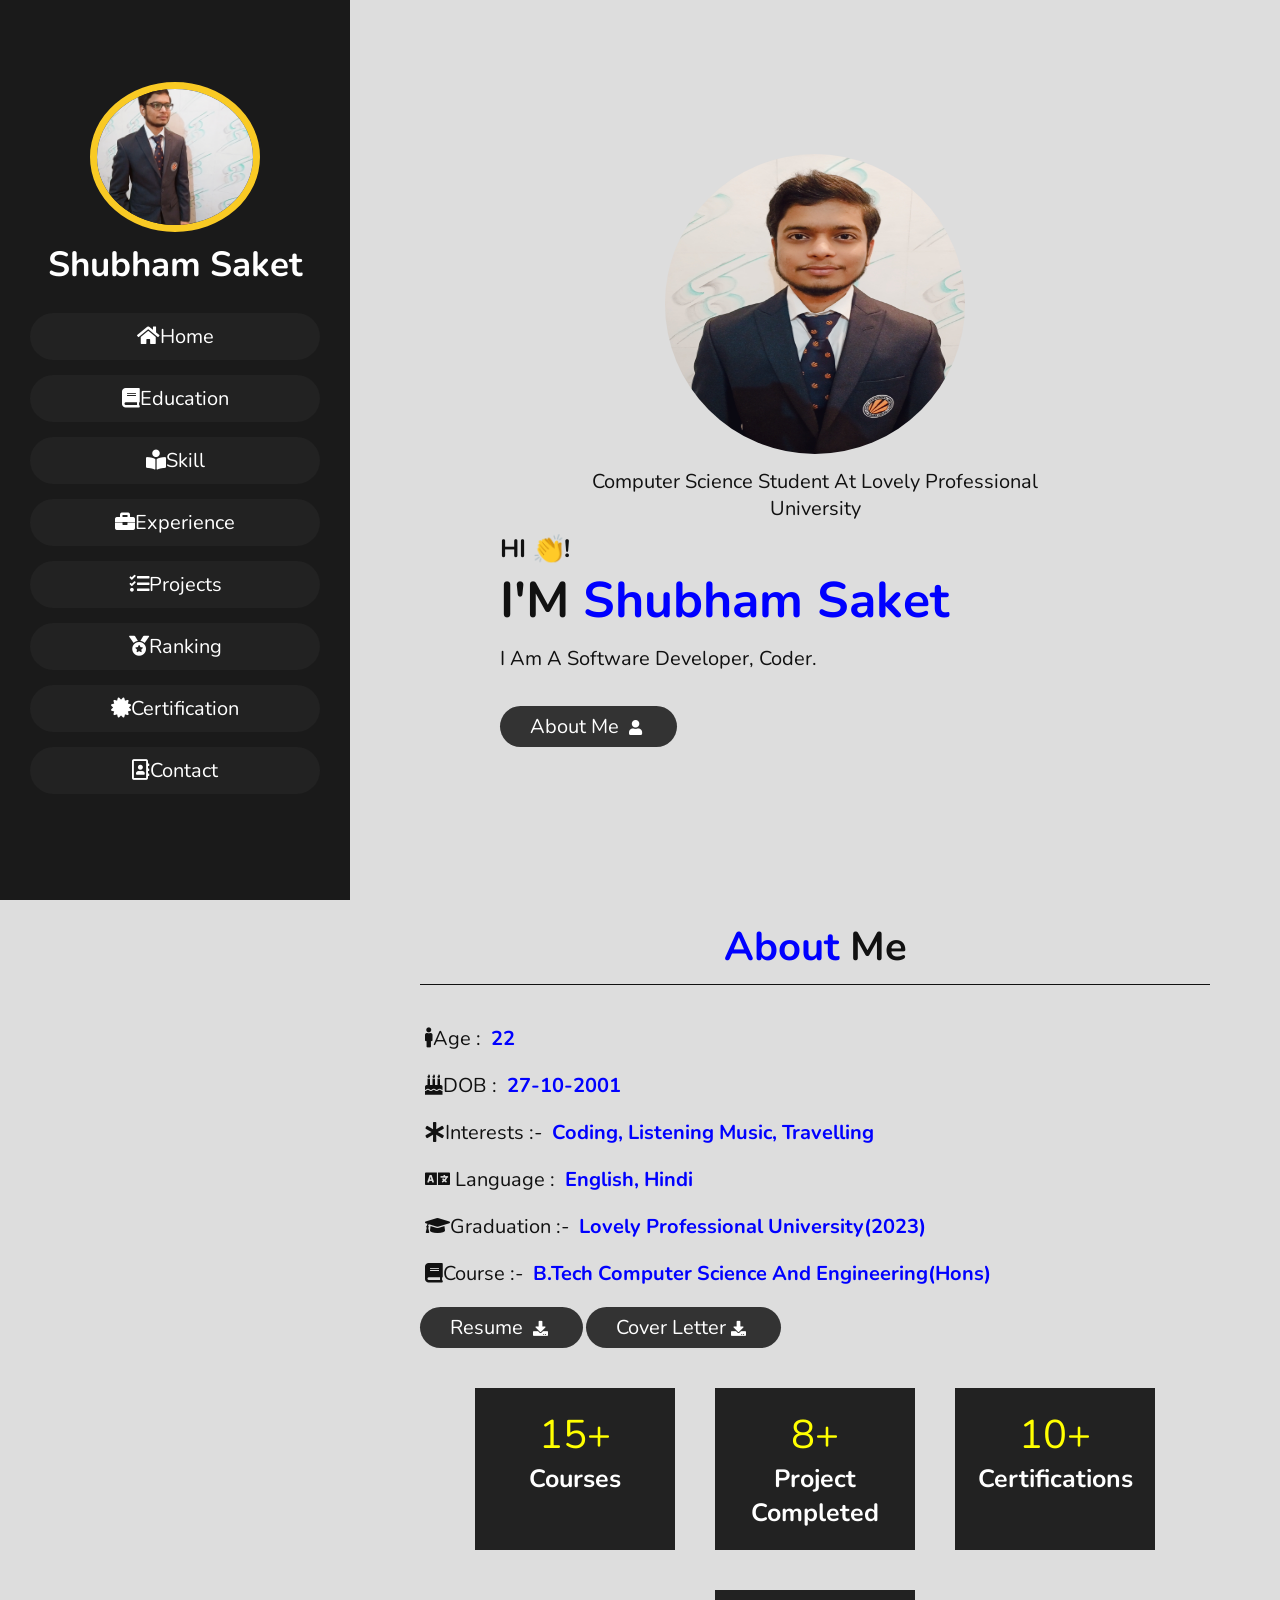
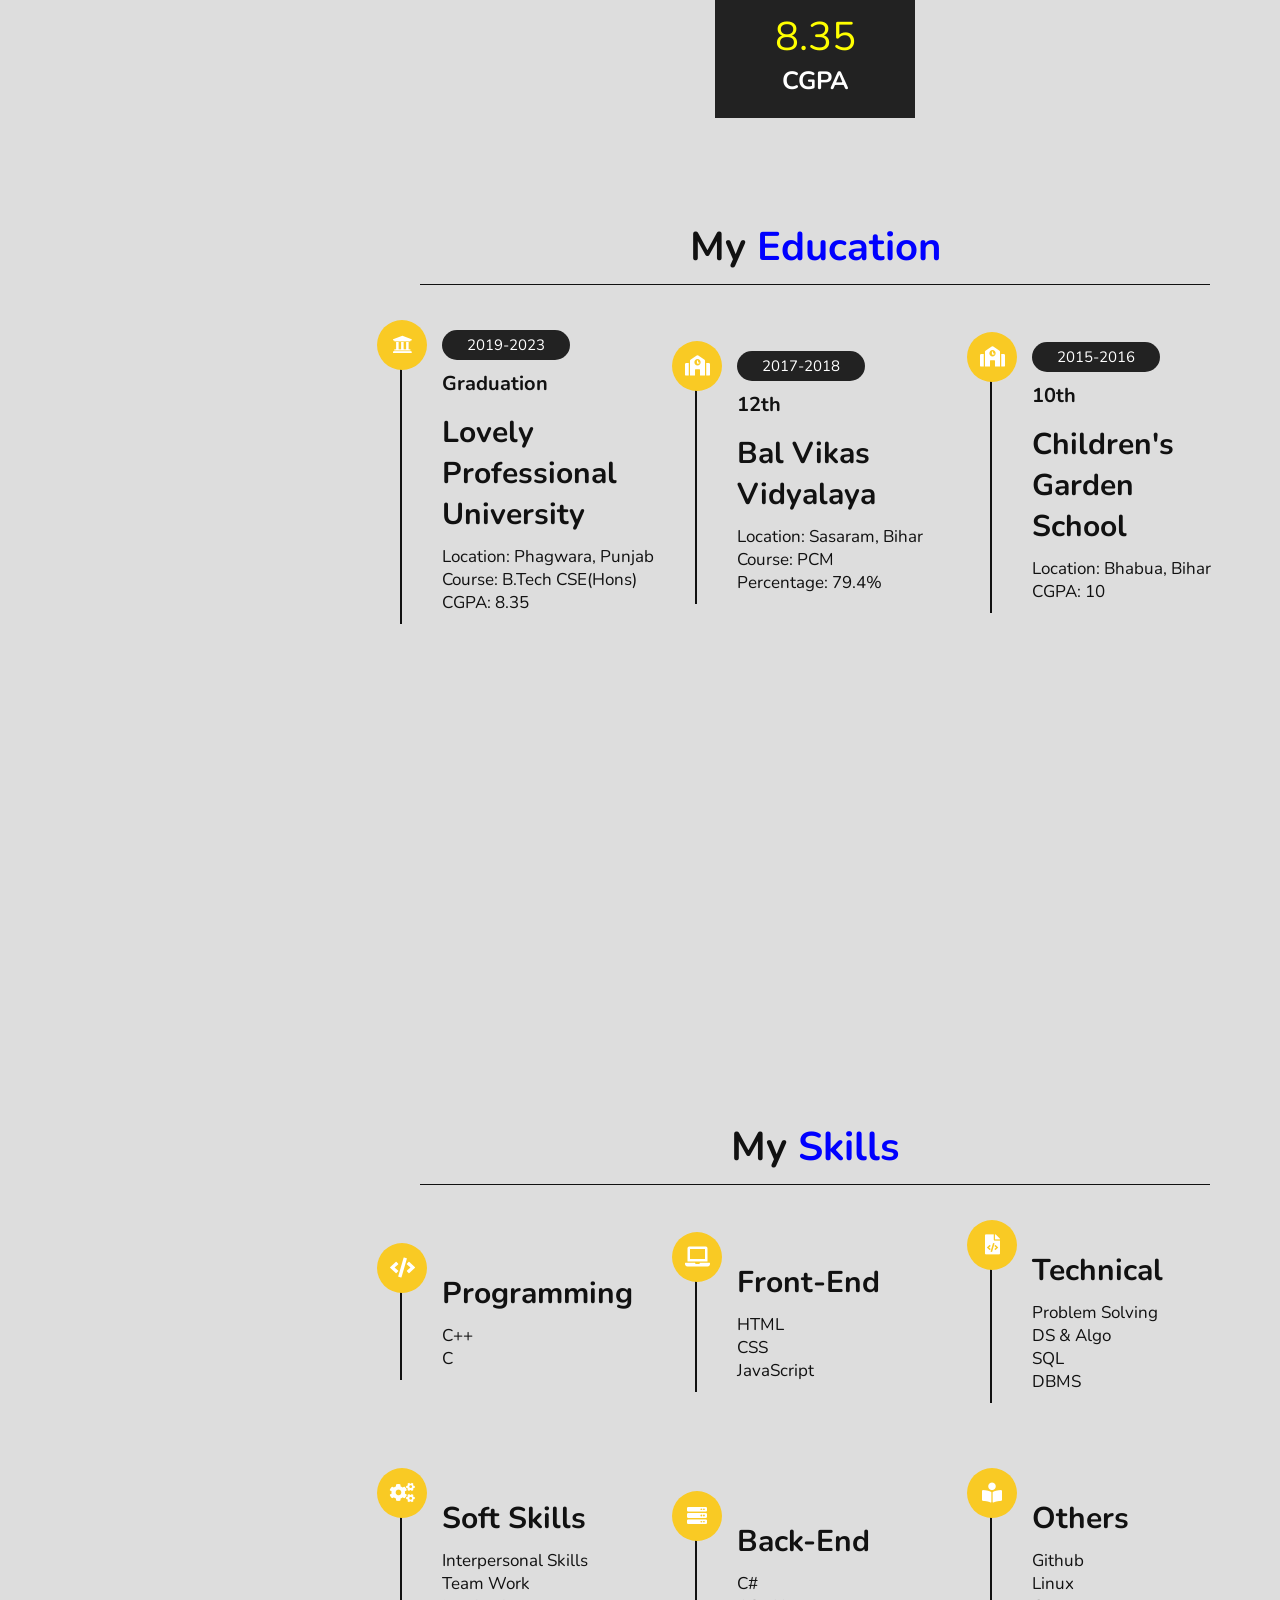
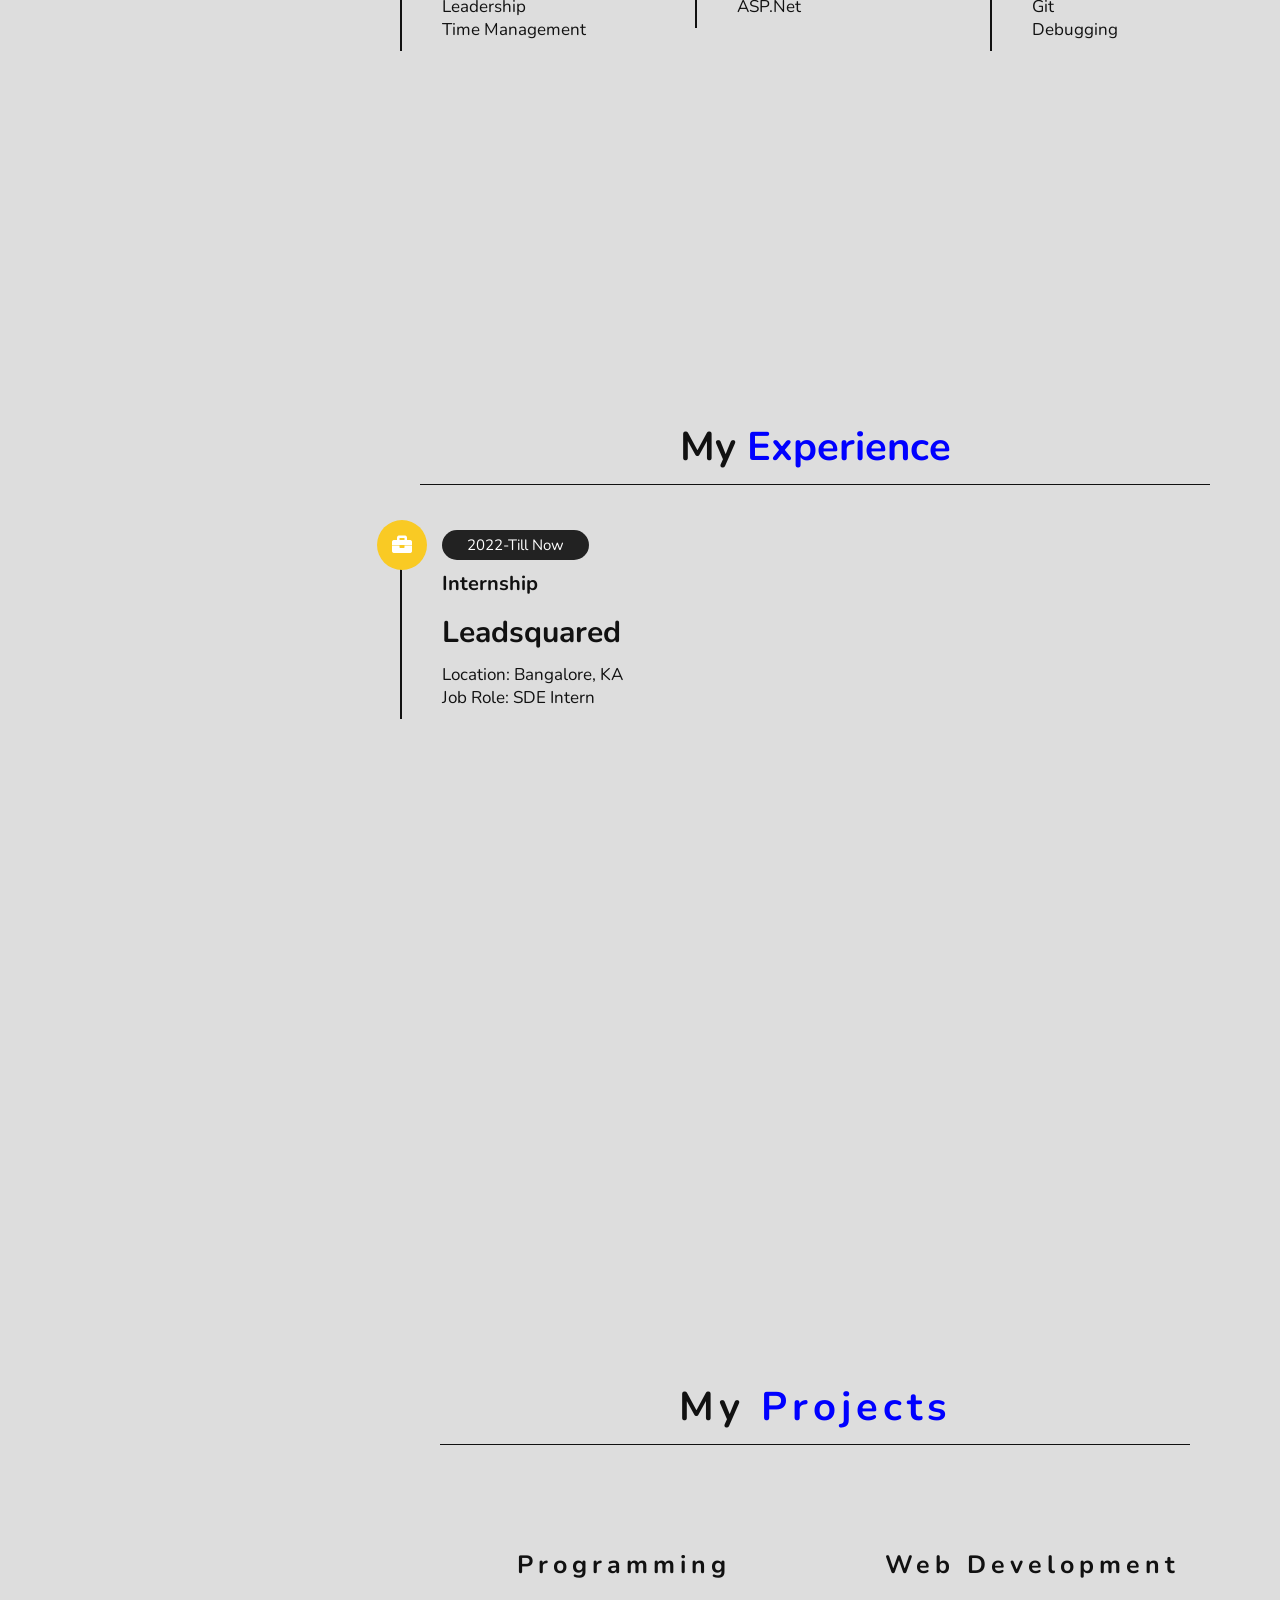
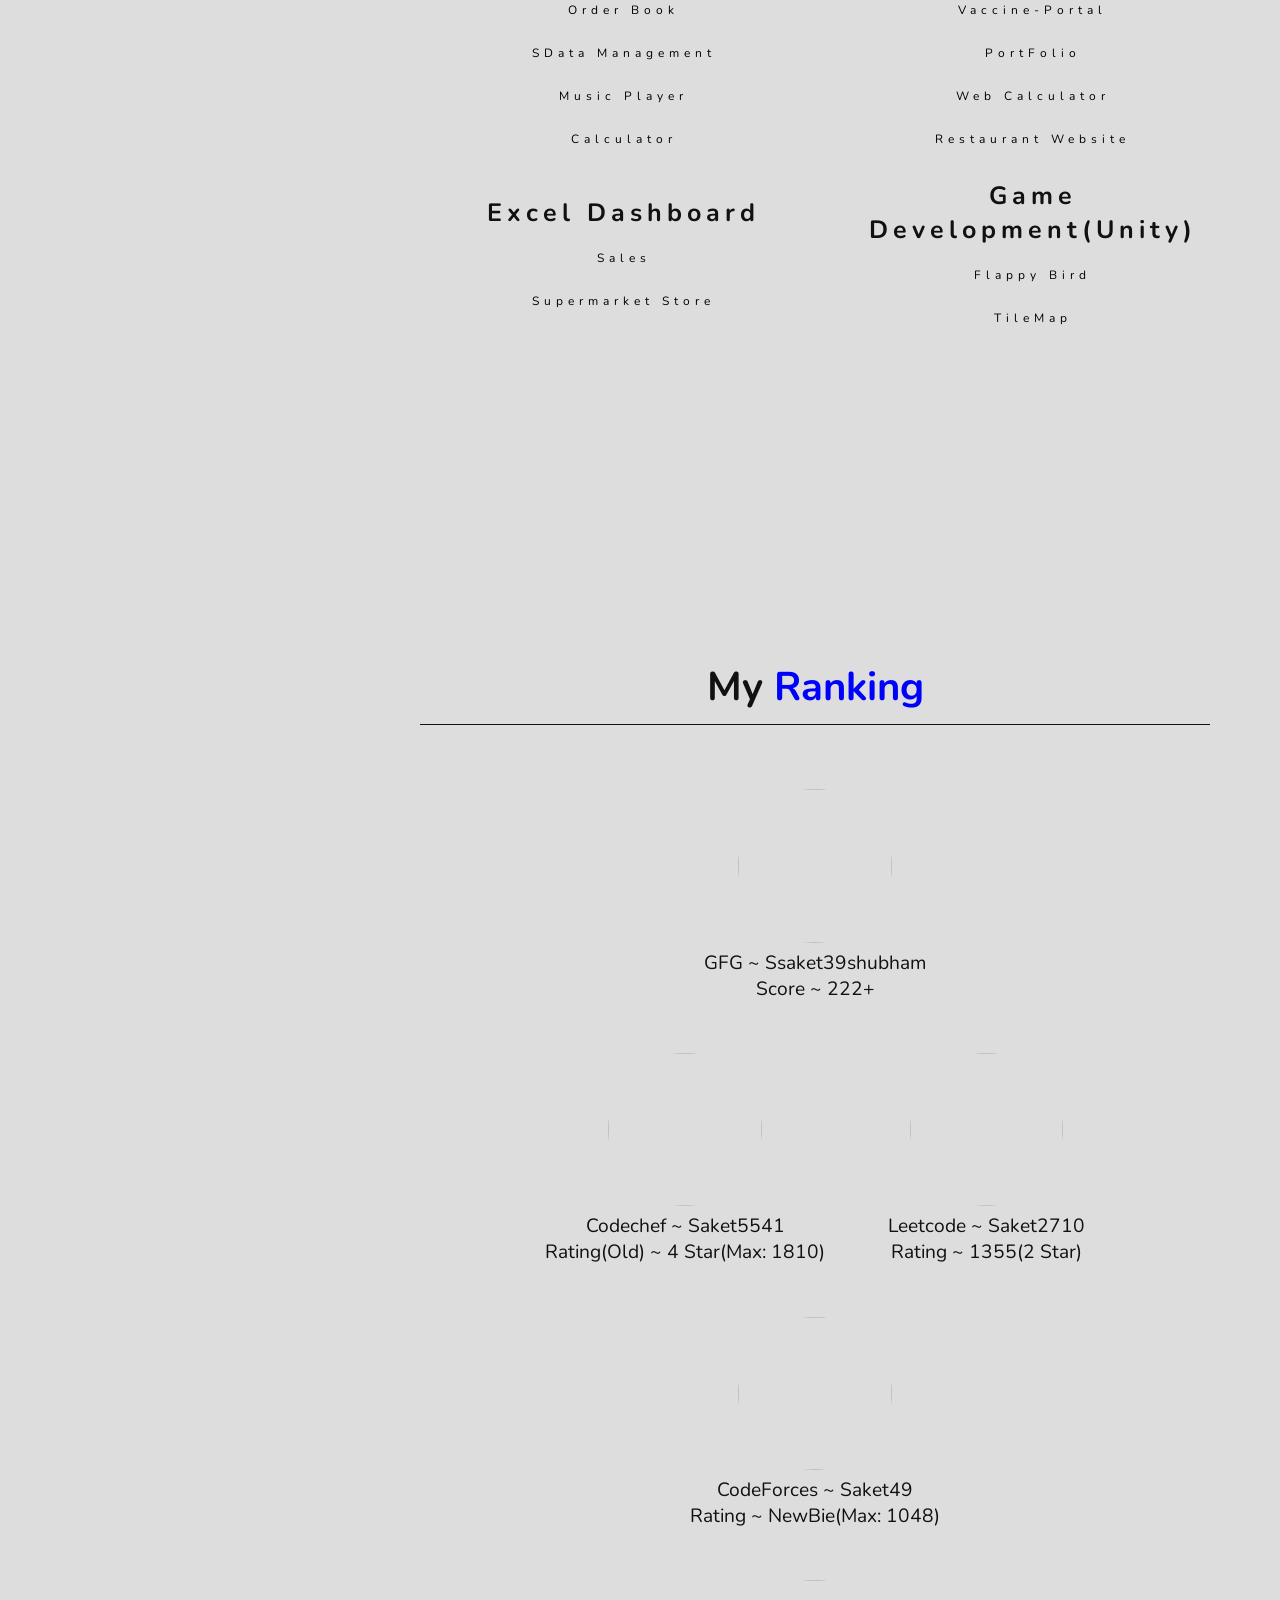
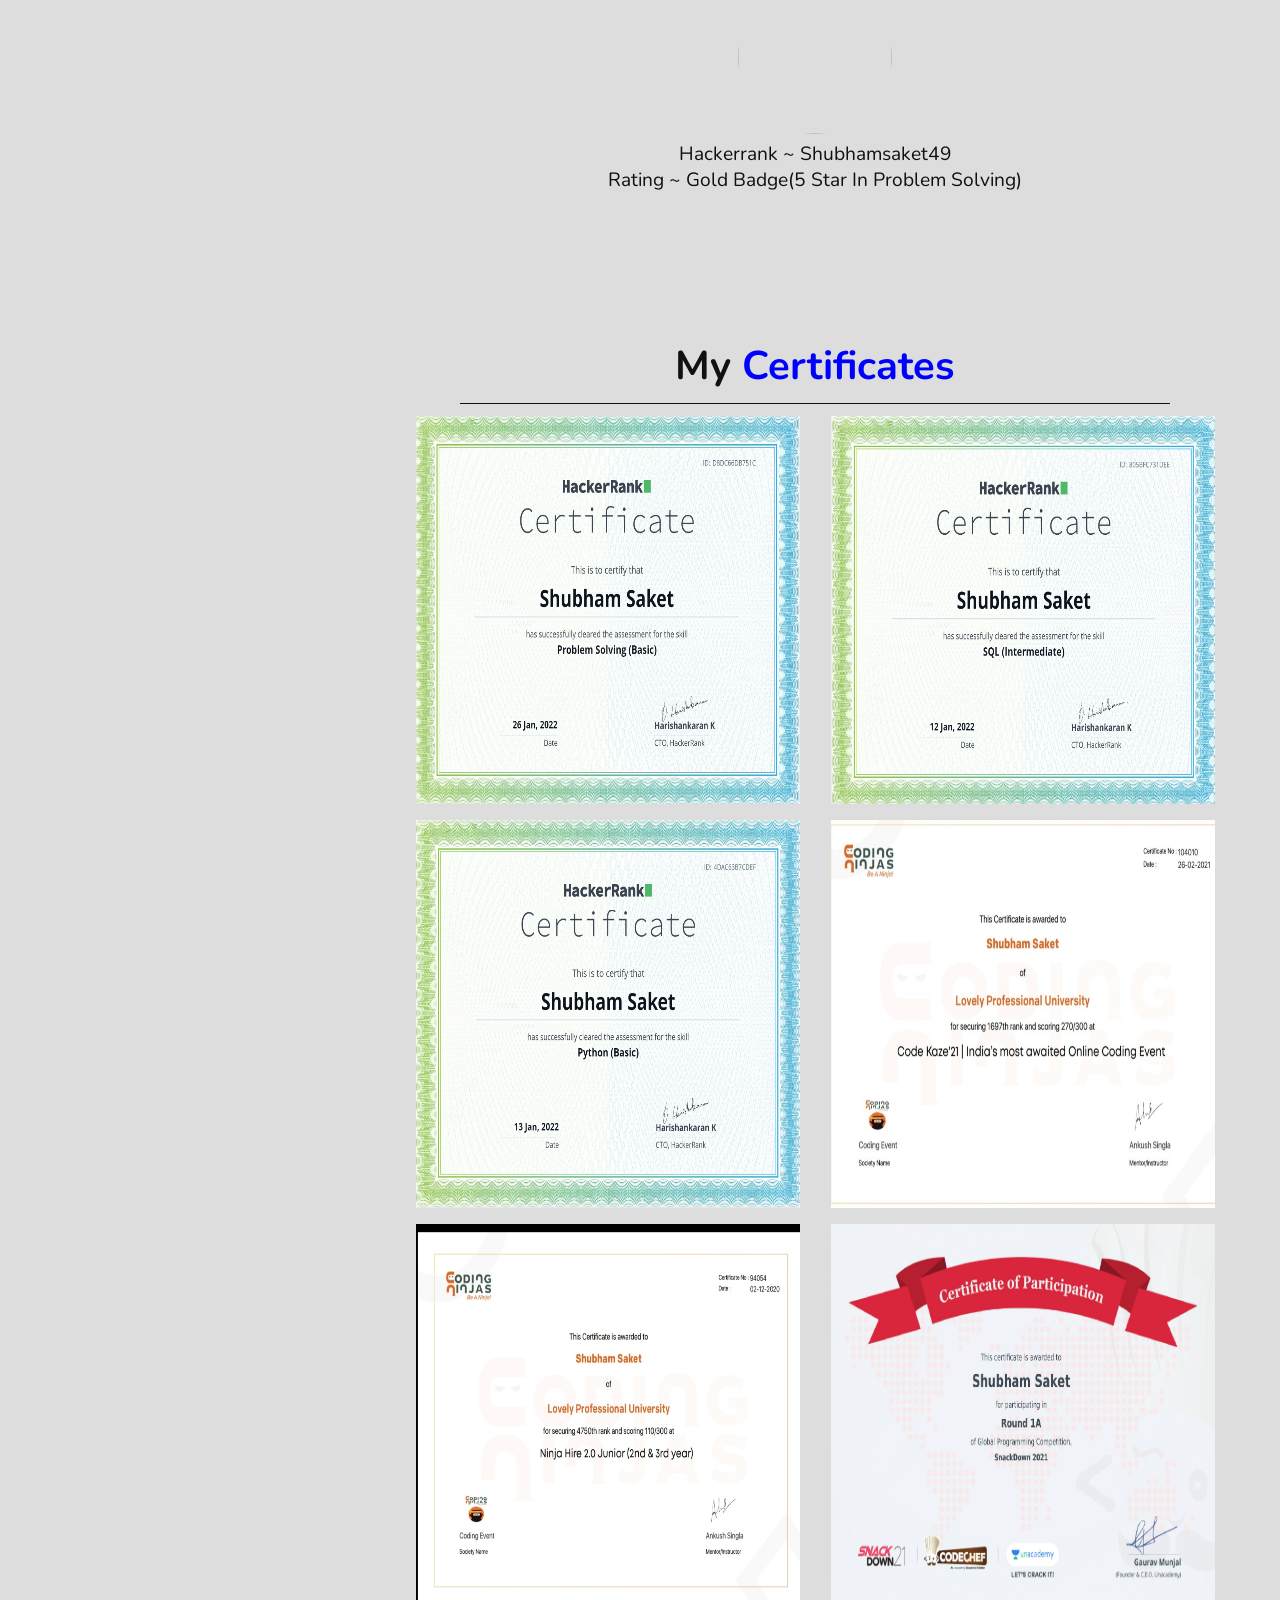
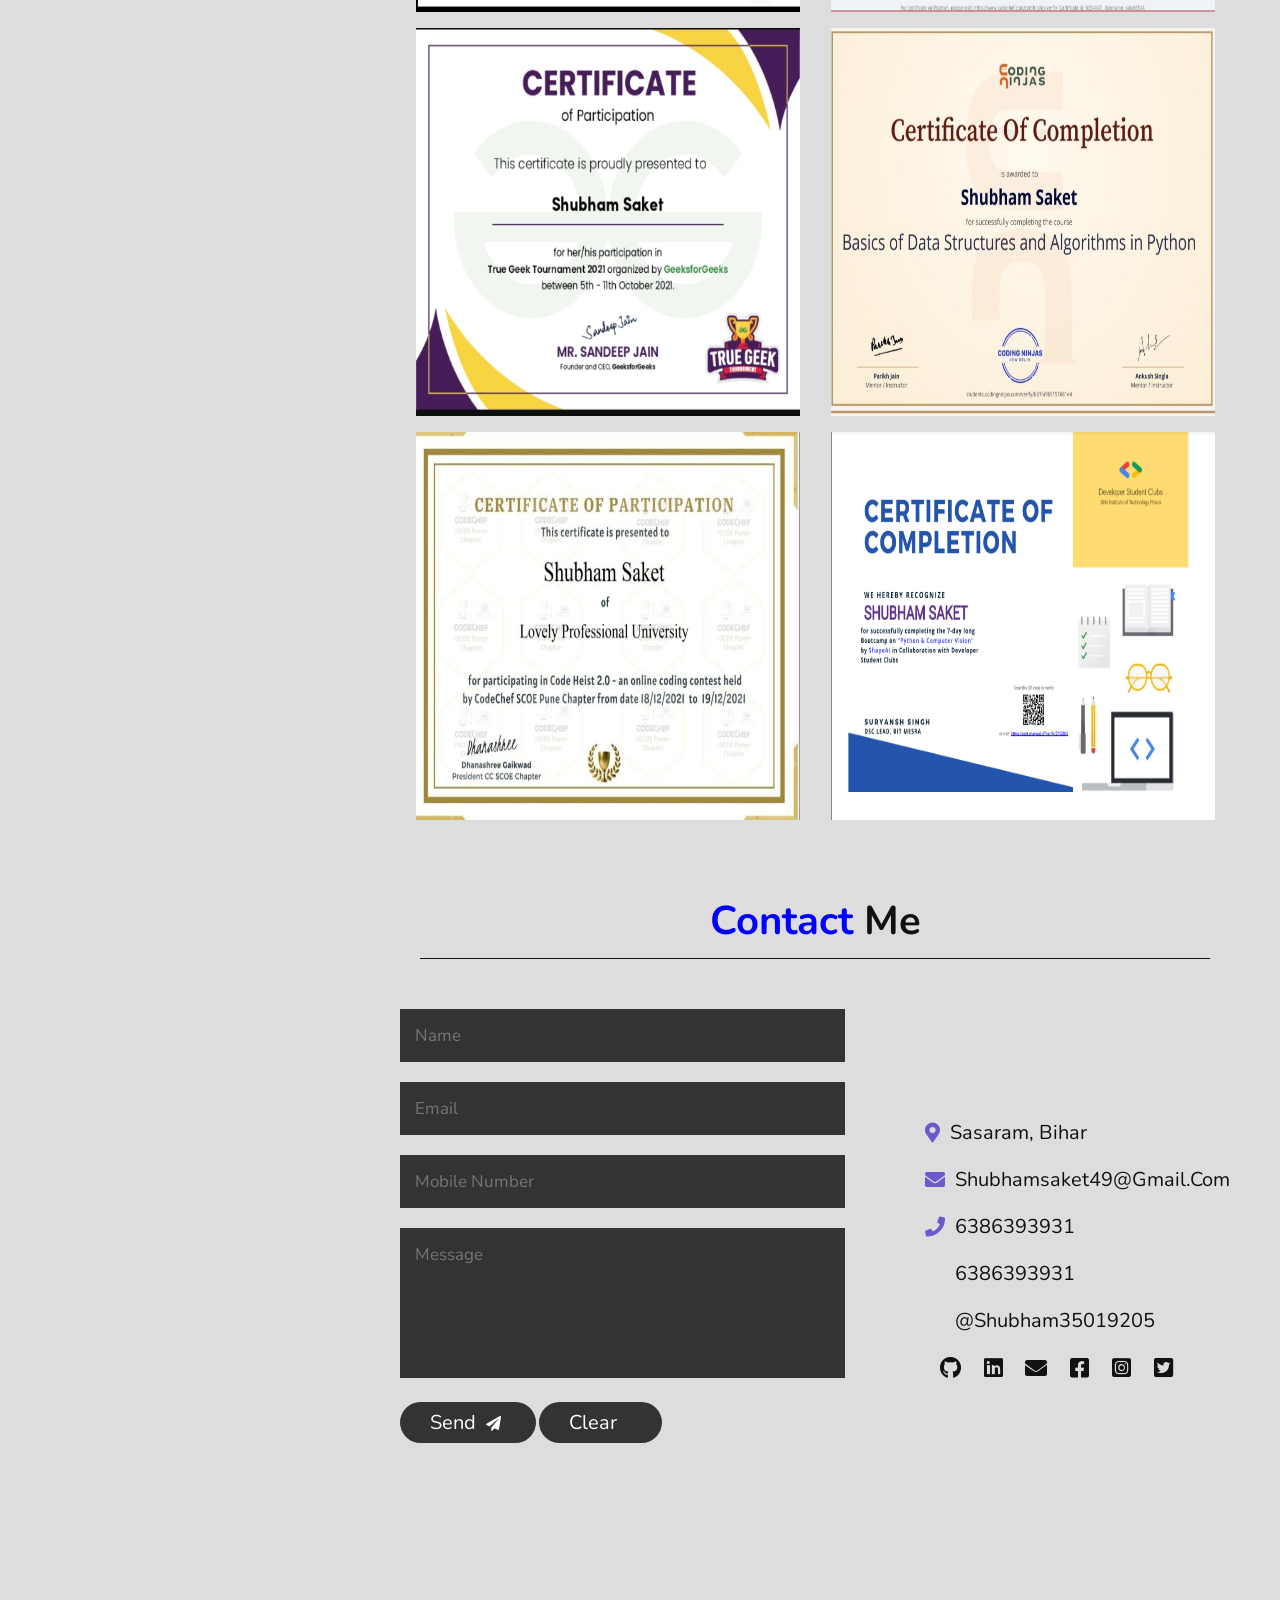
==== commit 40fa176b: "Update index.html" ====
--- a/index.html
+++ b/index.html
@@ -1,116 +1,392 @@
 <!DOCTYPE html>
 <html lang="en">
 <head>
-<meta charset="UTF-8">
-<meta name="viewport" content="width=device-width, initial-scale=1.0">
-<title>Shubham Saket | Senior Unity Developer</title>
-<meta name="description" content="Senior Unity Developer | VR, AR & XR Simulation Developer">
-<link rel="stylesheet" href="style.css">
-<link rel="stylesheet" href="https://cdnjs.cloudflare.com/ajax/libs/font-awesome/6.5.1/css/all.min.css">
+    <meta charset="UTF-8">
+    <meta name="viewport" content="width=device-width, initial-scale=1.0">
+    <title>My PortFolio</title>
+    <link rel="stylesheet" href="https://cdnjs.cloudflare.com/ajax/libs/font-awesome/5.15.2/css/all.min.css">
+    <link rel="stylesheet" href="style.css">
+
 </head>
 <body>
 
+
 <header>
-  <nav>
-    <div class="logo">Shubham Saket</div>
-    <ul>
-      <li><a href="#home">Home</a></li>
-      <li><a href="#about">About</a></li>
-      <li><a href="#skills">Skills</a></li>
-      <li><a href="#experience">Experience</a></li>
-      <li><a href="#projects">Projects</a></li>
-      <li><a href="#education">Education</a></li>
-      <li><a href="#certifications">Certifications</a></li>
-      <li><a href="#coding">Coding Profiles</a></li>
-      <li><a href="#contact">Contact</a></li>
-    </ul>
-  </nav>
+
+    <div class="user">
+        <img src="new.jpeg" alt="">
+        <h3 class="name">Shubham Saket</h3>
+    </div>
+	
+    <nav class="navbar">
+        <ul>
+            <li><a href="#home"><i class="fa fa-home"></i>Home</a></li>
+            <li><a href="#education"><i class="fa fa-book"></i>Education</a></li>
+           <li><a href="#skill"><i class="fa fa-book-reader"></i>Skill</a></li>
+           <li><a href="#experience"><i class="fas fa-briefcase"></i>Experience</a></li>
+           <li><a href="#project"><i class="fas fa-tasks"></i>Projects</a></li>
+            <li><a href="#rank"><i class="fas fa-medal"></i>Ranking</a></li>
+            <li><a href="#certificate"><i class="fas fa-certificate"></i>Certification</a></li>
+            <li><a href="#contact"><i class="far fa-address-book"></i>Contact</a></li>
+        </ul>
+    </nav>
+
 </header>
 
-<p class="post">
-Senior Unity Developer | VR, AR & XR Developer
-</p>
-
-<h1>I'M <span>Shubham Saket</span></h1>
-
-<p>
-Building immersive training simulators, aerospace applications,
-and interactive experiences using Unity, VR, AR, XR and C#.
-</p>
-
-<section id="about">
-  <h2>About Me</h2>
-  <p>Senior Unity Developer with experience in Unity 2D/3D, Virtual Reality (VR), Augmented Reality (AR), XR simulations and interactive training systems.</p>
-</section>
-
-<section id="skills">
-  <h2>Skills</h2>
-  <ul>
-    <li>Unity 2D/3D</li>
-    <li>VR / AR / XR</li>
-    <li>C#</li>
-    <li>C++</li>
-    <li>ASP.NET</li>
-    <li>SQL</li>
-    <li>Git</li>
-    <li>Cocos Creator</li>
-  </ul>
-</section>
-
-<section id="experience">
-<h2>Experience</h2>
-<h3>Simpencil Private Limited (Senior Unity Developer)</h3>
-<p>Jun 2025 - Present</p>
-
-<h3>V4C Solutions Pvt Ltd - HAL Project</h3>
-<p>Dec 2024 - Apr 2025</p>
-
-<h3>Safety Circle India Pvt Ltd</h3>
-<p>Sep 2023 - Dec 2024</p>
-
-<h3>IXRLabs Learning Solutions</h3>
-<p>Jun 2023 - Sep 2023</p>
-
-<h3>LeadSquared</h3>
-<p>May 2022 - May 2023</p>
-</section>
-
-<section id="projects">
-<h2>Projects</h2>
-<ul>
-<li>LCA Tejas Aircraft Maintenance Simulator</li>
-<li>Industrial Safety VR Training</li>
-<li>AI Powered VR Learning Modules</li>
-<li>No-Code Simulation Platform</li>
-</ul>
-</section>
-
-<section id="education">
-<h2>Education</h2>
-<p>B.Tech CSE (Hons.) - Lovely Professional University</p>
-</section>
-
-<section id="certifications">
-<h2>Achievements & Certifications</h2>
-<p>HackerRank Problem Solving, SQL, Python and Competitive Programming Achievements.</p>
-</section>
-
-<section id="coding">
-<h2>Coding Profiles</h2>
-<p>GitHub, CodeChef, HackerRank, LeetCode, Codeforces</p>
-</section>
-
-<section id="contact">
-<h2>Contact</h2>
-<p>Email: shubhamsaket49@gmail.com</p>
-<p>Phone: +91 6386393931</p>
-<p>LinkedIn: linkedin.com/in/shubhamsaket</p>
-</section>
-
-<footer>
-<p>© 2026 Shubham Saket</p>
-</footer>
-
+<!-- header section ends -->
+
+<div id="menu" class="fas fa-bars"></div>
+
+<!-- home section starts  -->
+
+<section class="home" id="home">
+      <div class="container">
+     <div class="intro">
+<img src="me.jpg" alt="Shubham" class="mb-4" style="height: 300px; width: 300px; border-radius: 50%">
+ <p class="post">Computer Science Student at Lovely Professional University</p>
+</div>
+</div>
+    <h3>HI 👏!</h3>
+    <h1>I'M <span>Shubham Saket</span></h1>
+    <p> I am a Software Developer, Coder.<br>
+    
+    </p>
+    <br>
+ <a href="#about"><button class="btn">about me <i class="fas fa-user"></i></button></a>
+</section>
+
+<section class="about" id="about">
+
+<h1 class="heading"> <span>about</span> me </h1>
+
+<div class="row">
+
+    <div class="info">
+        <h3> <span> <i class="fas fa-male"></i>Age : </span><b> 22</b> </h3>
+        <h3> <span> <i class="fas fa-birthday-cake"></i>DOB : </span> <b>27-10-2001 </b></h3>
+        <h3> <span> <i class="fas fa-asterisk"></i>Interests :- </span>   <b>Coding, Listening Music, Travelling </b></h3>
+        <h3> <span><i class="fas fa-language"></i> Language : </span> <b>English, Hindi</b> </h3>
+        <h3> <span> <i class="fas fa-graduation-cap"></i>Graduation :-  </span> <b>Lovely Professional University(2023)</b></h3>
+        <h3> <span><i class="fas fa-book"></i>Course :- </span>  <b>B.Tech Computer Science and Engineering(Hons)</b></h3>
+        <a href="resume_updated.pdf"><button class="btn"> Resume <i class="fas fa-download"></i> </button></a>
+        <a href="shubham's cover letter.pdf"><button class="btn"> Cover Letter<i class="fas fa-download"></i> </button></a>
+    </div>
+
+    <div class="counter">
+
+        <div class="box">
+            <span>15+</span>
+            <h3>Courses</h3>
+        </div>
+
+        <div class="box">
+            <span>8+</span>
+            <h3>Project Completed</h3>
+        </div>
+
+        <div class="box">
+            <span>10+</span>
+            <h3>Certifications</h3>
+        </div>
+
+        <div class="box">
+            <span>8.35</span>
+            <h3>CGPA</h3>
+        </div>
+
+    </div>
+
+</div>
+
+</section>
+
+<section class="education" id="education">
+<h1 class="heading"> my <span>education</span> </h1>
+<div class="box-container">
+
+    <div class="box">
+        <i class="fas fa-university"></i>
+        <span>2019-2023</span>
+        <h2> Graduation </h2>
+        <h3>Lovely Professional University</h3>
+        <p> Location: Phagwara, Punjab<br>
+         Course: B.Tech CSE(Hons)<br>
+          CGPA: 8.35
+          </p>
+  </div>
+
+    <div class="box">
+        <i class="fas fa-school"></i>
+        <span>2017-2018</span>
+        <h2> 12th </h2>
+        <h3>Bal Vikas Vidyalaya </h3>
+        <p> Location: Sasaram, Bihar<br>
+          Course: PCM <br >
+         Percentage: 79.4% 
+         </p>  
+</div>
+
+    <div class="box">
+        <i class="fas fa-school"></i>
+        <span>2015-2016</span>
+        <h2> 10th </h2>
+        <h3>Children's Garden <br>School </h3>
+        <p> Location: Bhabua, Bihar<br>
+         CGPA: 10 
+         </p>  
+  </div>
+</div>
+</section>
+<section class="skill" id="skill">
+
+<h1 class="heading"> my <span>skills</span> </h1>
+
+<div class="box-container">
+
+    <div class="box">
+        <i class="fas fa-code"></i>
+        <h3> Programming</h3>
+        <p> C++ <br>
+            C <br>
+          </p>
+  </div>
+
+    <div class="box">
+        <i class="fas fa-laptop"></i>
+        <h3> Front-End </h3>
+        <p> HTML<br>
+          CSS<br >
+         JavaScript 
+         </p>  
+   </div>   
+                                                                                                                                      
+  <div class="box">
+        <i class="fas fa-file-code"></i>
+        <h3>Technical </h3>
+        <p> Problem Solving<br>
+        DS & Algo<br>
+        SQL<br>
+        DBMS<br>
+        </p>  
+  </div>  
+
+ <div class="box">
+        <i class="fas fa-cogs"></i>
+        <h3>Soft Skills </h3>
+        <p> Interpersonal Skills<br>
+        Team Work<br>
+        Leadership<br>
+        Time Management<br>
+        </p>  
+  </div>
+
+<div class="box">
+       <i class="fas fa-server"></i>
+        <h3> Back-End </h3>
+        <p> C# <br>
+        ASP.Net<br>
+        </p>  
+  </div>  
+
+<div class="box">
+        <i class="fas fa-book-reader"></i>
+        <h3>Others </h3>
+        <p> Github <br>
+        Linux<br>
+        Git<br>
+        Debugging<br>
+        </p>  
+  </div>             
+
+</div>
+</section>
+
+<section class="experience" id="experience">
+<h1 class="heading"> my <span>Experience</span> </h1>
+<div class="box-container">
+<div class="box">
+        <i class="fas fa-briefcase"></i>
+        <span>2022-Till Now</span>
+        <h2> Internship</h2>
+        <h3>Leadsquared</h3>
+        <p> Location: Bangalore, KA<br>
+         Job Role: SDE Intern<br>
+          </p>
+  </div>
+</div>
+</section>
+
+
+ <section class="project" id="project">
+      <h1 class="heading"> my <span>Projects</span> </h1>
+        <div class="project">
+   <div class="box-container">
+  
+  <div class="box">
+        <h2>Programming</h2> 
+            <a href="https://github.com/shubhamsaket49/Card-Management-System" class="btn1">Order Book</a><br>
+            <a href="https://github.com/shubhamsaket49/Student-Management-System" class="btn1">SData Management</a><br>
+            <a href="https://github.com/shubhamsaket49/Music-Player-SPOTXIFY" class="btn1">Music Player</a><br>
+             <a href="https://github.com/shubhamsaket49/Calculator" class="btn1">Calculator</a>
+
+  </div>
+  <div class="box">
+        <h2>Web Development</h2> 
+       <a href="https://shubhamsaket49.github.io/Covid-Vaccine-Portal/" class="btn1">Vaccine-Portal</a><br>    
+       <a href="https://shubhamsaket49.github.io/ShubhamSaket-Portfolio/" class="btn1">PortFolio</a><br>
+          <a href="https://shubhamsaket49.github.io/Basic-Cum-Scientific-Calculator/" class="btn1">Web Calculator</a><br>
+         <a href="https://shubhamsaket49.github.io/restaurants-website/" class="btn1">Restaurant Website</li></a>
+  </div>
+
+  <div class="box">
+        <h2>Excel Dashboard</h2> 
+            <a href="https://github.com/shubhamsaket49/sales-dashboard" class="btn1"> Sales</a><br>
+            <a href="https://github.com/shubhamsaket49/Daily-dose-supermarket-DASHBOARD" class="btn1">Supermarket Store</a><br>
+
+  </div>
+  <div class="box">
+        <h2>Game Development(Unity)</h2> 
+           <a href="https://github.com/shubhamsaket49/2D-Game" class="btn1"> Flappy Bird</a><br>
+           <a href="https://github.com/shubhamsaket49/TileMap-Game" class="btn1">TileMap</a><br>
+
+  </div>
+        </div>
+    </section>
+    
+ <section class="ranks" id="rank">
+      <h1 class="heading"> my <span>Ranking</span> </h1>
+        <div class="ranking">
+        <a href="https://auth.geeksforgeeks.org/user/ssaket39shubham/practice/" target="_blank">
+            <div class="rank">
+        <img src="https://yt3.ggpht.com/ytc/AKedOLTBiDouO3A3z9x7RCzehRqJGkV6xnlxcREz6BuTvA=s900-c-k-c0x00ffffff-no-rj"/>
+         <br><span>GFG ~ ssaket39shubham</span>
+       <br><span>Score ~ 222+ </span>
+             </div></a>
+
+        <a href="https://www.codechef.com/users/saket5541" target="_blank">
+             <div class="rank">
+        <img src="https://yt3.ggpht.com/ytc/AAUvwnhAFZgqXiTg3WS7ZFI6byv7sBAVxE9j8T6Cioa8rw4=s900-c-k-c0x00ffffff-no-rj"/>
+         <br><span>Codechef ~ saket5541</span>
+       <br><span>Rating(Old) ~ 4 star(Max: 1810)</span>
+             </div></a>
+
+        <a href="https://leetcode.com/shubham2710/" target="_blank">
+             <div class="rank">
+        <img src="https://pathrise-website-guide-wp.s3.us-west-1.amazonaws.com/guides/wp-content/uploads/2019/05/10175228/images-11.png"/>
+        <br><span>Leetcode ~ saket2710</span>
+        <br><span>Rating ~ 1355(2 star)</span>
+             </div></a>
+
+        <a href="https://codeforces.com/profile/saket49" target="_blank">
+             <div class="rank">
+        <img src="https://apprecs.org/gp/images/app-icons/300/0b/com.SoftTechs.CodeForces.jpg"/>
+         <br><span>CodeForces ~ saket49</span>
+        <br><span>Rating ~ NewBie(Max: 1048)</span>
+             </div></a>
+
+        <a href="https://www.hackerrank.com/shubhamsaket49" target="_blank">
+             <div class="rank">
+        <img src="https://upload.wikimedia.org/wikipedia/commons/4/40/HackerRank_Icon-1000px.png"/>
+        <br><span>Hackerrank ~ shubhamsaket49</span>
+       <br><span>Rating ~ Gold Badge(5 star in Problem Solving) </span>
+             </div></a>
+
+        </div>
+    </section>
+    
+ <section class="certficates" id="certificate">
+<h1 class="heading"> my <span>Certificates</span> </h1>
+
+        <div class="certificate">
+
+            <div class="c1">
+                  <img src="problem.png" alt="problemsolving"/>
+            </div>
+
+            <div class="c1">
+                 <img src="sql_inter.png" alt="sql_hacker"/>
+            </div>
+
+            <div class="c1">
+             <img src="python.png" alt="python_hacker"/>
+            </div>
+        
+          <div class="c1">
+                <img src="Codekaze.jpg" alt="ninza"/>
+            </div>
+
+            <div class="c1">
+              <img src="cer4.jpg" alt="coding"/>
+            </div>
+
+            <div class="c1">
+                  <img src="snackdown1.jpeg" alt="gdsc"/>
+            </div>
+
+            <div class="c1">
+               <img src="gfg.jpg" alt="gfg"/>
+            </div>
+
+            <div class="c1">
+              <img src="dsa.jpg" alt="dsa"/>
+            </div>
+           <div class="c1">
+               <img src="codeh.jpg" alt="gfg"/>
+            </div>
+
+            <div class="c1">
+              <img src="gdsc.png" alt="codechef"/>
+            </div>
+        </div>
+
+    </div>
+</section>
+<section class="contact" id="contact">
+
+<h1 class="heading"> <span>contact</span> me </h1>
+
+<div class="row">
+
+  
+
+        <h3 class="title"></h3>
+    <form action="https://formspree.io/f/mwkypqea" method="POST">
+        <input type="text" placeholder="name" required class="box">
+        <input type="email" placeholder="email" class="box" name="_replyto" required>
+       <input type="number" placeholder="mobile number" required class="box">
+        <textarea name="" id="" cols="30" rows="10" class="box message" placeholder="message" required></textarea>
+        <button type="submit" class="btn"> send <i class="fas fa-paper-plane"></i> </button>
+        <button type="reset" class="btn"> clear <i class="fa fa-remove"></i> </button>
+
+    </form>
+
+  <div class="content">
+        <div class="info">
+            <h3> <i class="fas fa-map-marker-alt"></i> Sasaram, Bihar </h3>
+            <h3> <i class="fas fa-envelope"></i> shubhamsaket49@gmail.com </h3>
+            <h3> <i class="fas fa-phone"></i> 6386393931 </h3>
+           <h3> <i class="fa fa-whatsapp "></i> 6386393931 </h3>
+            <h3> <i class="fa fa-twitter"></i> @Shubham35019205 </h3>
+           <div class="social1">
+         <a href="https://github.com/shubhamsaket49" target="_blank"><i class="fab fa-github"></i></a>
+            <a href="https://www.linkedin.com/in/shubhamsaket/" target="_blank"><i class="fab fa-linkedin"></i></a>
+            <a href="mailto:shubhamsaket49" target="_blank"><i class="fas fa-envelope"></i></a>
+            <a href="https://www.facebook.com/shubham.saket.528/" target="_blank"><i class="fab fa-facebook-square"></i></a>
+            <a href="https://www.instagram.com/saket_5929" target="_blank"><i class="fab fa-instagram-square"></i></a>
+            <a href="https://twitter.com/Shubham35019205" target="_blank"><i class="fab fa-twitter-square"></i></a>
+
+        </div>
+       </div>
+</div>
+
+</div>
+</section>
+
+
+<script src="https://kit.fontawesome.com/e3552d9857.js" crossorigin="anonymous"></script>
+<script src="https://cdnjs.cloudflare.com/ajax/libs/jquery/3.6.0/jquery.min.js"></script>
 <script src="script.js"></script>
+
+
 </body>
 </html>
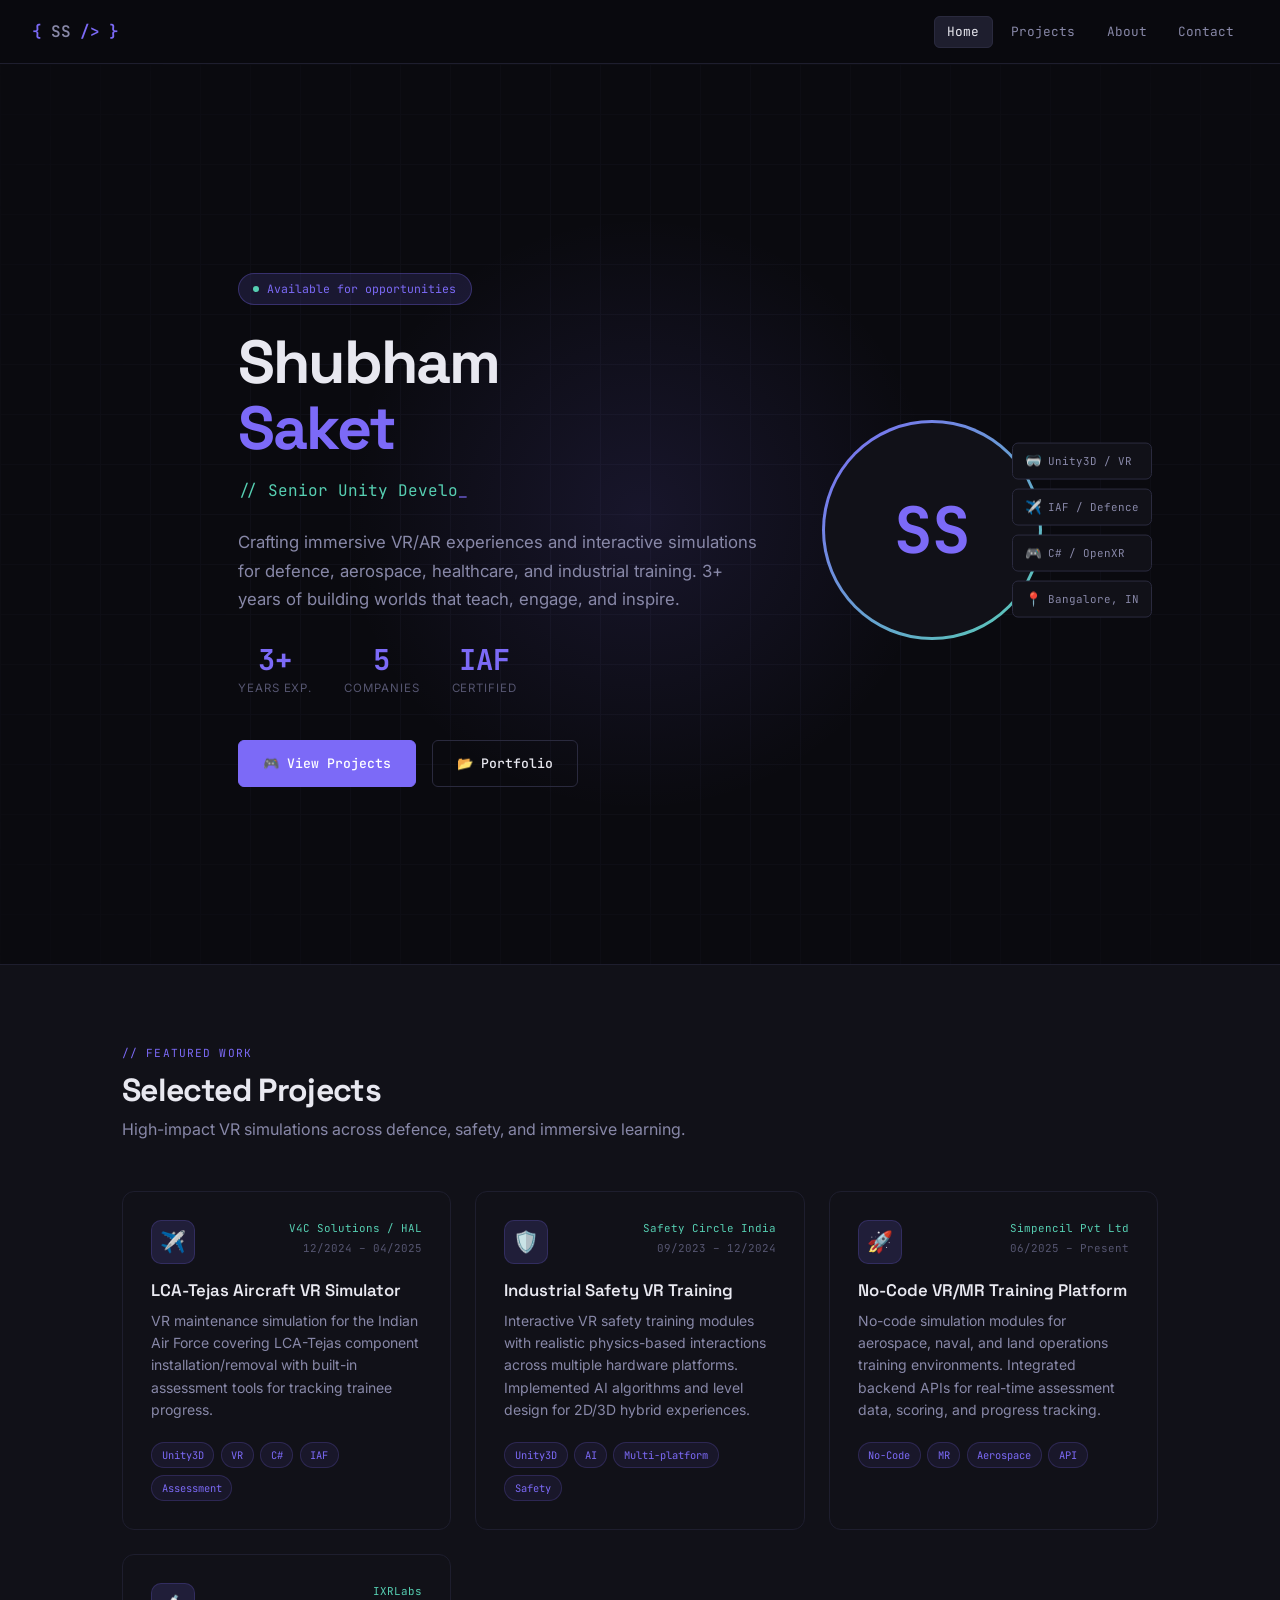
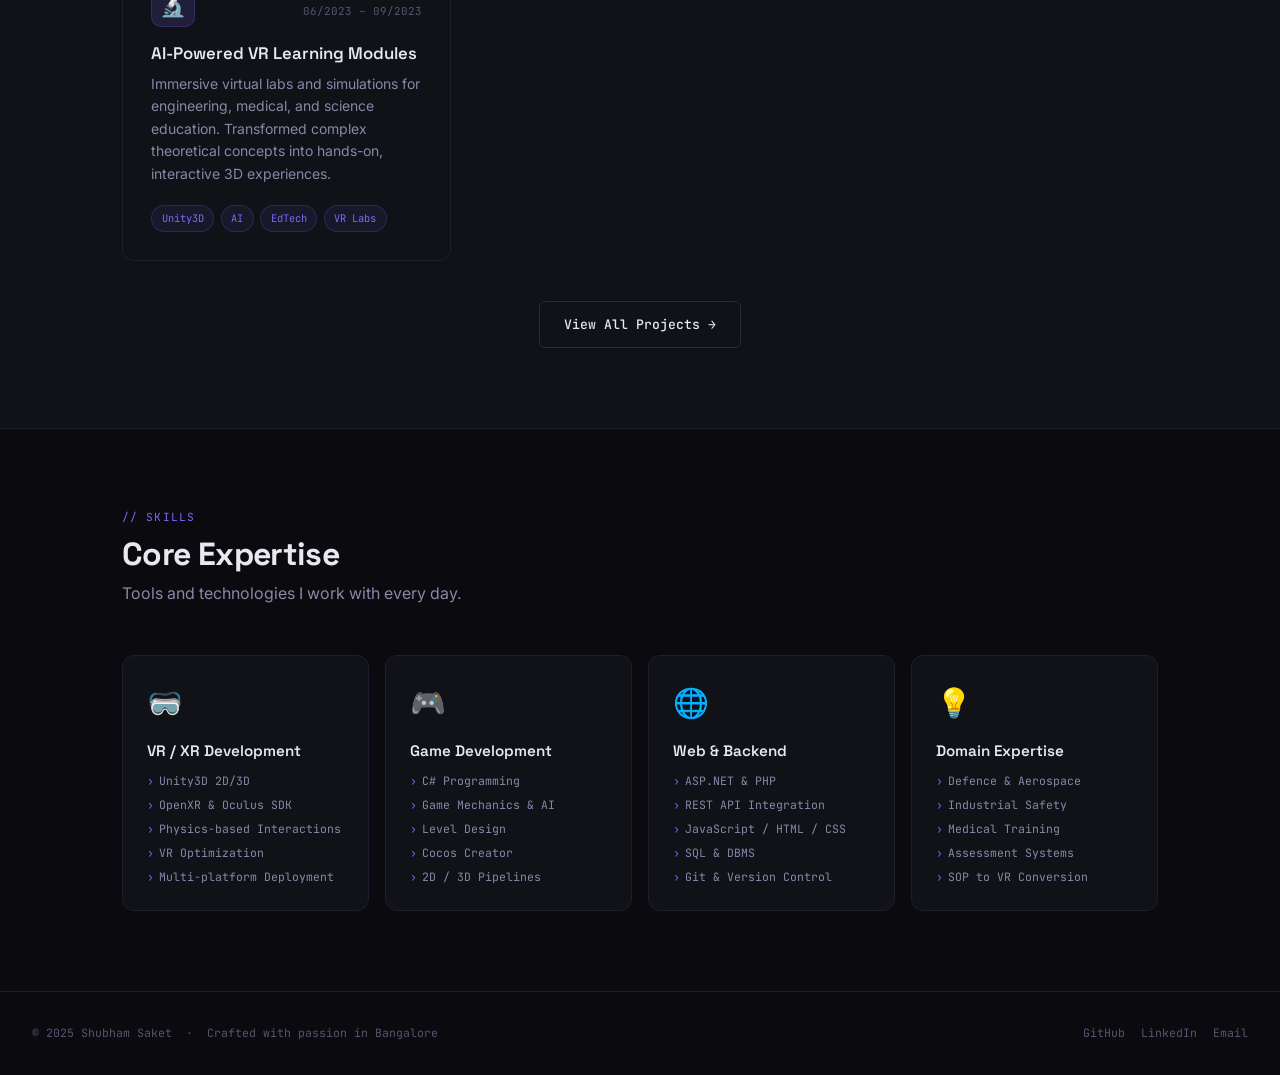
==== commit 0a3963c1: "Add files via upload" ====
--- a/index.html
+++ b/index.html
@@ -1,392 +1,241 @@
-<!DOCTYPE html>
-<html lang="en">
-<head>
-    <meta charset="UTF-8">
-    <meta name="viewport" content="width=device-width, initial-scale=1.0">
-    <title>My PortFolio</title>
-    <link rel="stylesheet" href="https://cdnjs.cloudflare.com/ajax/libs/font-awesome/5.15.2/css/all.min.css">
-    <link rel="stylesheet" href="style.css">
-
-</head>
-<body>
-
-
-<header>
-
-    <div class="user">
-        <img src="new.jpeg" alt="">
-        <h3 class="name">Shubham Saket</h3>
-    </div>
-	
-    <nav class="navbar">
-        <ul>
-            <li><a href="#home"><i class="fa fa-home"></i>Home</a></li>
-            <li><a href="#education"><i class="fa fa-book"></i>Education</a></li>
-           <li><a href="#skill"><i class="fa fa-book-reader"></i>Skill</a></li>
-           <li><a href="#experience"><i class="fas fa-briefcase"></i>Experience</a></li>
-           <li><a href="#project"><i class="fas fa-tasks"></i>Projects</a></li>
-            <li><a href="#rank"><i class="fas fa-medal"></i>Ranking</a></li>
-            <li><a href="#certificate"><i class="fas fa-certificate"></i>Certification</a></li>
-            <li><a href="#contact"><i class="far fa-address-book"></i>Contact</a></li>
-        </ul>
-    </nav>
-
-</header>
-
-<!-- header section ends -->
-
-<div id="menu" class="fas fa-bars"></div>
-
-<!-- home section starts  -->
-
-<section class="home" id="home">
-      <div class="container">
-     <div class="intro">
-<img src="me.jpg" alt="Shubham" class="mb-4" style="height: 300px; width: 300px; border-radius: 50%">
- <p class="post">Computer Science Student at Lovely Professional University</p>
-</div>
-</div>
-    <h3>HI 👏!</h3>
-    <h1>I'M <span>Shubham Saket</span></h1>
-    <p> I am a Software Developer, Coder.<br>
-    
-    </p>
-    <br>
- <a href="#about"><button class="btn">about me <i class="fas fa-user"></i></button></a>
-</section>
-
-<section class="about" id="about">
-
-<h1 class="heading"> <span>about</span> me </h1>
-
-<div class="row">
-
-    <div class="info">
-        <h3> <span> <i class="fas fa-male"></i>Age : </span><b> 22</b> </h3>
-        <h3> <span> <i class="fas fa-birthday-cake"></i>DOB : </span> <b>27-10-2001 </b></h3>
-        <h3> <span> <i class="fas fa-asterisk"></i>Interests :- </span>   <b>Coding, Listening Music, Travelling </b></h3>
-        <h3> <span><i class="fas fa-language"></i> Language : </span> <b>English, Hindi</b> </h3>
-        <h3> <span> <i class="fas fa-graduation-cap"></i>Graduation :-  </span> <b>Lovely Professional University(2023)</b></h3>
-        <h3> <span><i class="fas fa-book"></i>Course :- </span>  <b>B.Tech Computer Science and Engineering(Hons)</b></h3>
-        <a href="resume_updated.pdf"><button class="btn"> Resume <i class="fas fa-download"></i> </button></a>
-        <a href="shubham's cover letter.pdf"><button class="btn"> Cover Letter<i class="fas fa-download"></i> </button></a>
-    </div>
-
-    <div class="counter">
-
-        <div class="box">
-            <span>15+</span>
-            <h3>Courses</h3>
-        </div>
-
-        <div class="box">
-            <span>8+</span>
-            <h3>Project Completed</h3>
-        </div>
-
-        <div class="box">
-            <span>10+</span>
-            <h3>Certifications</h3>
-        </div>
-
-        <div class="box">
-            <span>8.35</span>
-            <h3>CGPA</h3>
-        </div>
-
-    </div>
-
-</div>
-
-</section>
-
-<section class="education" id="education">
-<h1 class="heading"> my <span>education</span> </h1>
-<div class="box-container">
-
-    <div class="box">
-        <i class="fas fa-university"></i>
-        <span>2019-2023</span>
-        <h2> Graduation </h2>
-        <h3>Lovely Professional University</h3>
-        <p> Location: Phagwara, Punjab<br>
-         Course: B.Tech CSE(Hons)<br>
-          CGPA: 8.35
-          </p>
-  </div>
-
-    <div class="box">
-        <i class="fas fa-school"></i>
-        <span>2017-2018</span>
-        <h2> 12th </h2>
-        <h3>Bal Vikas Vidyalaya </h3>
-        <p> Location: Sasaram, Bihar<br>
-          Course: PCM <br >
-         Percentage: 79.4% 
-         </p>  
-</div>
-
-    <div class="box">
-        <i class="fas fa-school"></i>
-        <span>2015-2016</span>
-        <h2> 10th </h2>
-        <h3>Children's Garden <br>School </h3>
-        <p> Location: Bhabua, Bihar<br>
-         CGPA: 10 
-         </p>  
-  </div>
-</div>
-</section>
-<section class="skill" id="skill">
-
-<h1 class="heading"> my <span>skills</span> </h1>
-
-<div class="box-container">
-
-    <div class="box">
-        <i class="fas fa-code"></i>
-        <h3> Programming</h3>
-        <p> C++ <br>
-            C <br>
-          </p>
-  </div>
-
-    <div class="box">
-        <i class="fas fa-laptop"></i>
-        <h3> Front-End </h3>
-        <p> HTML<br>
-          CSS<br >
-         JavaScript 
-         </p>  
-   </div>   
-                                                                                                                                      
-  <div class="box">
-        <i class="fas fa-file-code"></i>
-        <h3>Technical </h3>
-        <p> Problem Solving<br>
-        DS & Algo<br>
-        SQL<br>
-        DBMS<br>
-        </p>  
-  </div>  
-
- <div class="box">
-        <i class="fas fa-cogs"></i>
-        <h3>Soft Skills </h3>
-        <p> Interpersonal Skills<br>
-        Team Work<br>
-        Leadership<br>
-        Time Management<br>
-        </p>  
-  </div>
-
-<div class="box">
-       <i class="fas fa-server"></i>
-        <h3> Back-End </h3>
-        <p> C# <br>
-        ASP.Net<br>
-        </p>  
-  </div>  
-
-<div class="box">
-        <i class="fas fa-book-reader"></i>
-        <h3>Others </h3>
-        <p> Github <br>
-        Linux<br>
-        Git<br>
-        Debugging<br>
-        </p>  
-  </div>             
-
-</div>
-</section>
-
-<section class="experience" id="experience">
-<h1 class="heading"> my <span>Experience</span> </h1>
-<div class="box-container">
-<div class="box">
-        <i class="fas fa-briefcase"></i>
-        <span>2022-Till Now</span>
-        <h2> Internship</h2>
-        <h3>Leadsquared</h3>
-        <p> Location: Bangalore, KA<br>
-         Job Role: SDE Intern<br>
-          </p>
-  </div>
-</div>
-</section>
-
-
- <section class="project" id="project">
-      <h1 class="heading"> my <span>Projects</span> </h1>
-        <div class="project">
-   <div class="box-container">
-  
-  <div class="box">
-        <h2>Programming</h2> 
-            <a href="https://github.com/shubhamsaket49/Card-Management-System" class="btn1">Order Book</a><br>
-            <a href="https://github.com/shubhamsaket49/Student-Management-System" class="btn1">SData Management</a><br>
-            <a href="https://github.com/shubhamsaket49/Music-Player-SPOTXIFY" class="btn1">Music Player</a><br>
-             <a href="https://github.com/shubhamsaket49/Calculator" class="btn1">Calculator</a>
-
-  </div>
-  <div class="box">
-        <h2>Web Development</h2> 
-       <a href="https://shubhamsaket49.github.io/Covid-Vaccine-Portal/" class="btn1">Vaccine-Portal</a><br>    
-       <a href="https://shubhamsaket49.github.io/ShubhamSaket-Portfolio/" class="btn1">PortFolio</a><br>
-          <a href="https://shubhamsaket49.github.io/Basic-Cum-Scientific-Calculator/" class="btn1">Web Calculator</a><br>
-         <a href="https://shubhamsaket49.github.io/restaurants-website/" class="btn1">Restaurant Website</li></a>
-  </div>
-
-  <div class="box">
-        <h2>Excel Dashboard</h2> 
-            <a href="https://github.com/shubhamsaket49/sales-dashboard" class="btn1"> Sales</a><br>
-            <a href="https://github.com/shubhamsaket49/Daily-dose-supermarket-DASHBOARD" class="btn1">Supermarket Store</a><br>
-
-  </div>
-  <div class="box">
-        <h2>Game Development(Unity)</h2> 
-           <a href="https://github.com/shubhamsaket49/2D-Game" class="btn1"> Flappy Bird</a><br>
-           <a href="https://github.com/shubhamsaket49/TileMap-Game" class="btn1">TileMap</a><br>
-
-  </div>
-        </div>
-    </section>
-    
- <section class="ranks" id="rank">
-      <h1 class="heading"> my <span>Ranking</span> </h1>
-        <div class="ranking">
-        <a href="https://auth.geeksforgeeks.org/user/ssaket39shubham/practice/" target="_blank">
-            <div class="rank">
-        <img src="https://yt3.ggpht.com/ytc/AKedOLTBiDouO3A3z9x7RCzehRqJGkV6xnlxcREz6BuTvA=s900-c-k-c0x00ffffff-no-rj"/>
-         <br><span>GFG ~ ssaket39shubham</span>
-       <br><span>Score ~ 222+ </span>
-             </div></a>
-
-        <a href="https://www.codechef.com/users/saket5541" target="_blank">
-             <div class="rank">
-        <img src="https://yt3.ggpht.com/ytc/AAUvwnhAFZgqXiTg3WS7ZFI6byv7sBAVxE9j8T6Cioa8rw4=s900-c-k-c0x00ffffff-no-rj"/>
-         <br><span>Codechef ~ saket5541</span>
-       <br><span>Rating(Old) ~ 4 star(Max: 1810)</span>
-             </div></a>
-
-        <a href="https://leetcode.com/shubham2710/" target="_blank">
-             <div class="rank">
-        <img src="https://pathrise-website-guide-wp.s3.us-west-1.amazonaws.com/guides/wp-content/uploads/2019/05/10175228/images-11.png"/>
-        <br><span>Leetcode ~ saket2710</span>
-        <br><span>Rating ~ 1355(2 star)</span>
-             </div></a>
-
-        <a href="https://codeforces.com/profile/saket49" target="_blank">
-             <div class="rank">
-        <img src="https://apprecs.org/gp/images/app-icons/300/0b/com.SoftTechs.CodeForces.jpg"/>
-         <br><span>CodeForces ~ saket49</span>
-        <br><span>Rating ~ NewBie(Max: 1048)</span>
-             </div></a>
-
-        <a href="https://www.hackerrank.com/shubhamsaket49" target="_blank">
-             <div class="rank">
-        <img src="https://upload.wikimedia.org/wikipedia/commons/4/40/HackerRank_Icon-1000px.png"/>
-        <br><span>Hackerrank ~ shubhamsaket49</span>
-       <br><span>Rating ~ Gold Badge(5 star in Problem Solving) </span>
-             </div></a>
-
-        </div>
-    </section>
-    
- <section class="certficates" id="certificate">
-<h1 class="heading"> my <span>Certificates</span> </h1>
-
-        <div class="certificate">
-
-            <div class="c1">
-                  <img src="problem.png" alt="problemsolving"/>
-            </div>
-
-            <div class="c1">
-                 <img src="sql_inter.png" alt="sql_hacker"/>
-            </div>
-
-            <div class="c1">
-             <img src="python.png" alt="python_hacker"/>
-            </div>
-        
-          <div class="c1">
-                <img src="Codekaze.jpg" alt="ninza"/>
-            </div>
-
-            <div class="c1">
-              <img src="cer4.jpg" alt="coding"/>
-            </div>
-
-            <div class="c1">
-                  <img src="snackdown1.jpeg" alt="gdsc"/>
-            </div>
-
-            <div class="c1">
-               <img src="gfg.jpg" alt="gfg"/>
-            </div>
-
-            <div class="c1">
-              <img src="dsa.jpg" alt="dsa"/>
-            </div>
-           <div class="c1">
-               <img src="codeh.jpg" alt="gfg"/>
-            </div>
-
-            <div class="c1">
-              <img src="gdsc.png" alt="codechef"/>
-            </div>
-        </div>
-
-    </div>
-</section>
-<section class="contact" id="contact">
-
-<h1 class="heading"> <span>contact</span> me </h1>
-
-<div class="row">
-
-  
-
-        <h3 class="title"></h3>
-    <form action="https://formspree.io/f/mwkypqea" method="POST">
-        <input type="text" placeholder="name" required class="box">
-        <input type="email" placeholder="email" class="box" name="_replyto" required>
-       <input type="number" placeholder="mobile number" required class="box">
-        <textarea name="" id="" cols="30" rows="10" class="box message" placeholder="message" required></textarea>
-        <button type="submit" class="btn"> send <i class="fas fa-paper-plane"></i> </button>
-        <button type="reset" class="btn"> clear <i class="fa fa-remove"></i> </button>
-
-    </form>
-
-  <div class="content">
-        <div class="info">
-            <h3> <i class="fas fa-map-marker-alt"></i> Sasaram, Bihar </h3>
-            <h3> <i class="fas fa-envelope"></i> shubhamsaket49@gmail.com </h3>
-            <h3> <i class="fas fa-phone"></i> 6386393931 </h3>
-           <h3> <i class="fa fa-whatsapp "></i> 6386393931 </h3>
-            <h3> <i class="fa fa-twitter"></i> @Shubham35019205 </h3>
-           <div class="social1">
-         <a href="https://github.com/shubhamsaket49" target="_blank"><i class="fab fa-github"></i></a>
-            <a href="https://www.linkedin.com/in/shubhamsaket/" target="_blank"><i class="fab fa-linkedin"></i></a>
-            <a href="mailto:shubhamsaket49" target="_blank"><i class="fas fa-envelope"></i></a>
-            <a href="https://www.facebook.com/shubham.saket.528/" target="_blank"><i class="fab fa-facebook-square"></i></a>
-            <a href="https://www.instagram.com/saket_5929" target="_blank"><i class="fab fa-instagram-square"></i></a>
-            <a href="https://twitter.com/Shubham35019205" target="_blank"><i class="fab fa-twitter-square"></i></a>
-
-        </div>
-       </div>
-</div>
-
-</div>
-</section>
-
-
-<script src="https://kit.fontawesome.com/e3552d9857.js" crossorigin="anonymous"></script>
-<script src="https://cdnjs.cloudflare.com/ajax/libs/jquery/3.6.0/jquery.min.js"></script>
-<script src="script.js"></script>
-
-
-</body>
-</html>
+<!DOCTYPE html>
+<html lang="en">
+<head>
+  <meta charset="UTF-8" />
+  <meta name="viewport" content="width=device-width, initial-scale=1.0" />
+  <meta name="description" content="Shubham Saket – Senior Unity Developer specializing in VR/AR simulations, immersive training experiences, and interactive 3D applications." />
+  <title>Shubham Saket – Unity & VR Developer</title>
+  <link rel="stylesheet" href="css/style.css" />
+  <link rel="icon" href="data:image/svg+xml,<svg xmlns='http://www.w3.org/2000/svg' viewBox='0 0 100 100'><text y='.9em' font-size='90'>🎮</text></svg>" />
+</head>
+<body>
+
+<!-- ===== NAV ===== -->
+<nav>
+  <div class="nav-logo">{ <span>SS</span> /&gt; }</div>
+  <ul class="nav-links">
+    <li><a href="index.html">Home</a></li>
+    <li><a href="projects.html">Projects</a></li>
+    <li><a href="about.html">About</a></li>
+    <li><a href="contact.html">Contact</a></li>
+  </ul>
+  <div class="hamburger" aria-label="Menu">
+    <span></span><span></span><span></span>
+  </div>
+</nav>
+
+<main>
+
+  <!-- ===== HERO ===== -->
+  <section class="hero">
+    <div class="hero-grid-bg"></div>
+    <div class="hero-glow"></div>
+    <div class="container">
+      <div class="hero-content">
+
+        <!-- Left Text -->
+        <div class="hero-text">
+          <div class="hero-badge">Available for opportunities</div>
+          <h1>Shubham<br/><span class="accent">Saket</span></h1>
+          <div class="hero-role">// <span id="typeEffect">Senior Unity Developer</span><span style="color:var(--accent);animation:pulse 1s infinite">_</span></div>
+          <p>Crafting immersive VR/AR experiences and interactive simulations for defence, aerospace, healthcare, and industrial training. 3+ years of building worlds that teach, engage, and inspire.</p>
+
+          <div class="hero-stats">
+            <div class="stat">
+              <span class="stat-num">3+</span>
+              <span class="stat-label">Years Exp.</span>
+            </div>
+            <div class="stat">
+              <span class="stat-num">5</span>
+              <span class="stat-label">Companies</span>
+            </div>
+            <div class="stat">
+              <span class="stat-num">IAF</span>
+              <span class="stat-label">Certified</span>
+            </div>
+          </div>
+
+          <div class="hero-actions">
+            <a href="projects.html" class="btn btn-primary">🎮 View Projects</a>
+            <a href="https://drive.google.com/drive/folders/1--lT57aT-tNWMipGqq0n3ppi5oCKQ972" target="_blank" class="btn btn-outline">📂 Portfolio</a>
+          </div>
+        </div>
+
+        <!-- Right Avatar -->
+        <div class="hero-avatar-wrap">
+          <div class="avatar-ring">
+            <div class="avatar-inner">SS</div>
+          </div>
+          <div class="hero-chips">
+            <div class="chip"><span class="chip-icon">🥽</span> Unity3D / VR</div>
+            <div class="chip"><span class="chip-icon">✈️</span> IAF / Defence</div>
+            <div class="chip"><span class="chip-icon">🎮</span> C# / OpenXR</div>
+            <div class="chip"><span class="chip-icon">📍</span> Bangalore, IN</div>
+          </div>
+        </div>
+
+      </div>
+    </div>
+  </section>
+
+  <!-- ===== FEATURED PROJECTS ===== -->
+  <section style="background: var(--bg-card); border-top: 1px solid var(--border); border-bottom: 1px solid var(--border);">
+    <div class="container">
+      <span class="tag">// Featured Work</span>
+      <h2 class="section-title">Selected Projects</h2>
+      <p class="section-subtitle">High-impact VR simulations across defence, safety, and immersive learning.</p>
+
+      <div class="projects-grid">
+
+        <div class="project-card fade-in">
+          <div class="card-header">
+            <div class="card-icon">✈️</div>
+            <div class="card-meta">
+              <span class="card-company">V4C Solutions / HAL</span>
+              12/2024 – 04/2025
+            </div>
+          </div>
+          <h3>LCA-Tejas Aircraft VR Simulator</h3>
+          <p>VR maintenance simulation for the Indian Air Force covering LCA-Tejas component installation/removal with built-in assessment tools for tracking trainee progress.</p>
+          <div class="card-tags">
+            <span class="pill">Unity3D</span>
+            <span class="pill">VR</span>
+            <span class="pill">C#</span>
+            <span class="pill">IAF</span>
+            <span class="pill">Assessment</span>
+          </div>
+        </div>
+
+        <div class="project-card fade-in delay-1">
+          <div class="card-header">
+            <div class="card-icon">🛡️</div>
+            <div class="card-meta">
+              <span class="card-company">Safety Circle India</span>
+              09/2023 – 12/2024
+            </div>
+          </div>
+          <h3>Industrial Safety VR Training</h3>
+          <p>Interactive VR safety training modules with realistic physics-based interactions across multiple hardware platforms. Implemented AI algorithms and level design for 2D/3D hybrid experiences.</p>
+          <div class="card-tags">
+            <span class="pill">Unity3D</span>
+            <span class="pill">AI</span>
+            <span class="pill">Multi-platform</span>
+            <span class="pill">Safety</span>
+          </div>
+        </div>
+
+        <div class="project-card fade-in delay-2">
+          <div class="card-header">
+            <div class="card-icon">🚀</div>
+            <div class="card-meta">
+              <span class="card-company">Simpencil Pvt Ltd</span>
+              06/2025 – Present
+            </div>
+          </div>
+          <h3>No-Code VR/MR Training Platform</h3>
+          <p>No-code simulation modules for aerospace, naval, and land operations training environments. Integrated backend APIs for real-time assessment data, scoring, and progress tracking.</p>
+          <div class="card-tags">
+            <span class="pill">No-Code</span>
+            <span class="pill">MR</span>
+            <span class="pill">Aerospace</span>
+            <span class="pill">API</span>
+          </div>
+        </div>
+
+        <div class="project-card fade-in delay-3">
+          <div class="card-header">
+            <div class="card-icon">🔬</div>
+            <div class="card-meta">
+              <span class="card-company">IXRLabs</span>
+              06/2023 – 09/2023
+            </div>
+          </div>
+          <h3>AI-Powered VR Learning Modules</h3>
+          <p>Immersive virtual labs and simulations for engineering, medical, and science education. Transformed complex theoretical concepts into hands-on, interactive 3D experiences.</p>
+          <div class="card-tags">
+            <span class="pill">Unity3D</span>
+            <span class="pill">AI</span>
+            <span class="pill">EdTech</span>
+            <span class="pill">VR Labs</span>
+          </div>
+        </div>
+
+      </div>
+
+      <div style="text-align:center; margin-top: 2.5rem;">
+        <a href="projects.html" class="btn btn-outline">View All Projects →</a>
+      </div>
+    </div>
+  </section>
+
+  <!-- ===== CORE EXPERTISE ===== -->
+  <section>
+    <div class="container">
+      <span class="tag">// Skills</span>
+      <h2 class="section-title">Core Expertise</h2>
+      <p class="section-subtitle">Tools and technologies I work with every day.</p>
+
+      <div class="expertise-grid">
+        <div class="expertise-card fade-in">
+          <span class="expertise-icon">🥽</span>
+          <h3>VR / XR Development</h3>
+          <ul>
+            <li>Unity3D 2D/3D</li>
+            <li>OpenXR & Oculus SDK</li>
+            <li>Physics-based Interactions</li>
+            <li>VR Optimization</li>
+            <li>Multi-platform Deployment</li>
+          </ul>
+        </div>
+        <div class="expertise-card fade-in delay-1">
+          <span class="expertise-icon">🎮</span>
+          <h3>Game Development</h3>
+          <ul>
+            <li>C# Programming</li>
+            <li>Game Mechanics & AI</li>
+            <li>Level Design</li>
+            <li>Cocos Creator</li>
+            <li>2D / 3D Pipelines</li>
+          </ul>
+        </div>
+        <div class="expertise-card fade-in delay-2">
+          <span class="expertise-icon">🌐</span>
+          <h3>Web & Backend</h3>
+          <ul>
+            <li>ASP.NET & PHP</li>
+            <li>REST API Integration</li>
+            <li>JavaScript / HTML / CSS</li>
+            <li>SQL & DBMS</li>
+            <li>Git & Version Control</li>
+          </ul>
+        </div>
+        <div class="expertise-card fade-in delay-3">
+          <span class="expertise-icon">💡</span>
+          <h3>Domain Expertise</h3>
+          <ul>
+            <li>Defence & Aerospace</li>
+            <li>Industrial Safety</li>
+            <li>Medical Training</li>
+            <li>Assessment Systems</li>
+            <li>SOP to VR Conversion</li>
+          </ul>
+        </div>
+      </div>
+    </div>
+  </section>
+
+</main>
+
+<!-- ===== FOOTER ===== -->
+<footer>
+  <p>© 2025 Shubham Saket &nbsp;·&nbsp; Crafted with passion in Bangalore</p>
+  <div class="footer-links">
+    <a href="https://github.com/shubhamsaket49" target="_blank">GitHub</a>
+    <a href="https://www.linkedin.com/in/shubhamsaket/" target="_blank">LinkedIn</a>
+    <a href="mailto:shubhamsaket49@gmail.com">Email</a>
+  </div>
+</footer>
+
+<script src="js/main.js"></script>
+</body>
+</html>
--- a/css/style.css
+++ b/css/style.css
@@ -0,0 +1,1221 @@
+/* ===== IMPORTS ===== */
+@import url('https://fonts.googleapis.com/css2?family=JetBrains+Mono:wght@300;400;500;600;700&family=Inter:wght@300;400;500;600;700&family=Space+Grotesk:wght@400;500;600;700&display=swap');
+
+/* ===== RESET & ROOT ===== */
+*, *::before, *::after { box-sizing: border-box; margin: 0; padding: 0; }
+
+:root {
+  --bg: #0a0a0f;
+  --bg-card: #111118;
+  --bg-card-hover: #16161f;
+  --border: #1e1e2e;
+  --border-bright: #2a2a3e;
+  --accent: #7c6af7;
+  --accent-2: #56cfb2;
+  --accent-glow: rgba(124, 106, 247, 0.15);
+  --text-primary: #e8e8f0;
+  --text-secondary: #8888a8;
+  --text-muted: #555570;
+  --mono: 'JetBrains Mono', monospace;
+  --sans: 'Space Grotesk', sans-serif;
+  --body: 'Inter', sans-serif;
+  --radius: 12px;
+  --radius-sm: 6px;
+  --nav-height: 64px;
+  --transition: 0.25s ease;
+}
+
+html { scroll-behavior: smooth; }
+
+body {
+  background: var(--bg);
+  color: var(--text-primary);
+  font-family: var(--body);
+  font-size: 16px;
+  line-height: 1.6;
+  overflow-x: hidden;
+  min-height: 100vh;
+}
+
+a { color: var(--accent); text-decoration: none; transition: color var(--transition); }
+a:hover { color: var(--accent-2); }
+
+/* ===== SCROLLBAR ===== */
+::-webkit-scrollbar { width: 6px; }
+::-webkit-scrollbar-track { background: var(--bg); }
+::-webkit-scrollbar-thumb { background: var(--border-bright); border-radius: 3px; }
+
+/* ===== NAVBAR ===== */
+nav {
+  position: fixed;
+  top: 0; left: 0; right: 0;
+  height: var(--nav-height);
+  background: rgba(10, 10, 15, 0.85);
+  backdrop-filter: blur(20px);
+  border-bottom: 1px solid var(--border);
+  display: flex;
+  align-items: center;
+  justify-content: space-between;
+  padding: 0 2rem;
+  z-index: 1000;
+}
+
+.nav-logo {
+  font-family: var(--mono);
+  font-size: 1rem;
+  font-weight: 600;
+  color: var(--accent);
+  letter-spacing: -0.02em;
+}
+
+.nav-logo span { color: var(--text-secondary); }
+
+.nav-links {
+  display: flex;
+  gap: 0.25rem;
+  list-style: none;
+}
+
+.nav-links a {
+  font-family: var(--mono);
+  font-size: 0.8rem;
+  color: var(--text-secondary);
+  padding: 0.4rem 0.8rem;
+  border-radius: var(--radius-sm);
+  transition: all var(--transition);
+  border: 1px solid transparent;
+}
+
+.nav-links a:hover,
+.nav-links a.active {
+  color: var(--text-primary);
+  background: var(--border);
+  border-color: var(--border-bright);
+}
+
+.hamburger {
+  display: none;
+  flex-direction: column;
+  gap: 5px;
+  cursor: pointer;
+  padding: 4px;
+}
+
+.hamburger span {
+  display: block;
+  width: 22px;
+  height: 2px;
+  background: var(--text-secondary);
+  border-radius: 2px;
+  transition: all var(--transition);
+}
+
+/* ===== LAYOUT ===== */
+main { padding-top: var(--nav-height); min-height: 100vh; }
+
+.container {
+  max-width: 1100px;
+  margin: 0 auto;
+  padding: 0 2rem;
+}
+
+section { padding: 5rem 0; }
+
+/* ===== TYPOGRAPHY ===== */
+h1, h2, h3, h4 { font-family: var(--sans); font-weight: 600; line-height: 1.2; }
+
+.section-title {
+  font-size: 2rem;
+  font-weight: 700;
+  margin-bottom: 0.5rem;
+  letter-spacing: -0.02em;
+}
+
+.section-subtitle {
+  color: var(--text-secondary);
+  font-size: 1rem;
+  margin-bottom: 3rem;
+}
+
+.tag {
+  font-family: var(--mono);
+  font-size: 0.7rem;
+  color: var(--accent);
+  letter-spacing: 0.1em;
+  text-transform: uppercase;
+  margin-bottom: 0.5rem;
+  display: block;
+}
+
+/* ===== HERO ===== */
+.hero {
+  min-height: 100vh;
+  display: flex;
+  align-items: center;
+  position: relative;
+  overflow: hidden;
+  padding: 6rem 0 4rem;
+}
+
+.hero-grid-bg {
+  position: absolute;
+  inset: 0;
+  background-image:
+    linear-gradient(var(--border) 1px, transparent 1px),
+    linear-gradient(90deg, var(--border) 1px, transparent 1px);
+  background-size: 50px 50px;
+  opacity: 0.3;
+  mask-image: radial-gradient(ellipse 80% 80% at 50% 50%, black 30%, transparent 100%);
+}
+
+.hero-glow {
+  position: absolute;
+  width: 600px;
+  height: 600px;
+  background: radial-gradient(circle, rgba(124, 106, 247, 0.12) 0%, transparent 70%);
+  top: 50%;
+  left: 50%;
+  transform: translate(-50%, -50%);
+  pointer-events: none;
+}
+
+.hero-content {
+  position: relative;
+  display: grid;
+  grid-template-columns: 1fr auto;
+  gap: 4rem;
+  align-items: center;
+  width: 100%;
+}
+
+.hero-badge {
+  display: inline-flex;
+  align-items: center;
+  gap: 0.5rem;
+  background: var(--accent-glow);
+  border: 1px solid rgba(124, 106, 247, 0.3);
+  border-radius: 100px;
+  padding: 0.35rem 0.9rem;
+  font-family: var(--mono);
+  font-size: 0.72rem;
+  color: var(--accent);
+  margin-bottom: 1.5rem;
+}
+
+.hero-badge::before {
+  content: '';
+  width: 6px;
+  height: 6px;
+  background: var(--accent-2);
+  border-radius: 50%;
+  animation: pulse 2s infinite;
+}
+
+@keyframes pulse {
+  0%, 100% { opacity: 1; transform: scale(1); }
+  50% { opacity: 0.5; transform: scale(1.3); }
+}
+
+.hero h1 {
+  font-size: clamp(2.5rem, 5vw, 3.8rem);
+  font-weight: 700;
+  letter-spacing: -0.03em;
+  margin-bottom: 1rem;
+  line-height: 1.1;
+}
+
+.hero h1 .accent { color: var(--accent); }
+
+.hero-role {
+  font-family: var(--mono);
+  font-size: 1rem;
+  color: var(--accent-2);
+  margin-bottom: 1.5rem;
+}
+
+.hero p {
+  color: var(--text-secondary);
+  font-size: 1.05rem;
+  max-width: 520px;
+  margin-bottom: 2rem;
+  line-height: 1.7;
+}
+
+.hero-stats {
+  display: flex;
+  gap: 2rem;
+  margin-bottom: 2.5rem;
+}
+
+.stat { text-align: center; }
+.stat-num {
+  font-family: var(--mono);
+  font-size: 1.8rem;
+  font-weight: 700;
+  color: var(--accent);
+  display: block;
+  line-height: 1;
+}
+.stat-label {
+  font-size: 0.72rem;
+  color: var(--text-muted);
+  text-transform: uppercase;
+  letter-spacing: 0.08em;
+  margin-top: 0.3rem;
+}
+
+.hero-actions {
+  display: flex;
+  gap: 1rem;
+  flex-wrap: wrap;
+}
+
+.btn {
+  display: inline-flex;
+  align-items: center;
+  gap: 0.5rem;
+  padding: 0.75rem 1.5rem;
+  border-radius: var(--radius-sm);
+  font-family: var(--mono);
+  font-size: 0.82rem;
+  font-weight: 500;
+  cursor: pointer;
+  transition: all var(--transition);
+  border: 1px solid transparent;
+  text-decoration: none;
+}
+
+.btn-primary {
+  background: var(--accent);
+  color: #fff;
+  border-color: var(--accent);
+}
+
+.btn-primary:hover {
+  background: #6a58e0;
+  color: #fff;
+  transform: translateY(-2px);
+  box-shadow: 0 8px 25px rgba(124, 106, 247, 0.35);
+}
+
+.btn-outline {
+  background: transparent;
+  color: var(--text-primary);
+  border-color: var(--border-bright);
+}
+
+.btn-outline:hover {
+  border-color: var(--accent);
+  color: var(--accent);
+  background: var(--accent-glow);
+}
+
+/* Hero Avatar */
+.hero-avatar-wrap {
+  position: relative;
+  flex-shrink: 0;
+}
+
+.avatar-ring {
+  width: 220px;
+  height: 220px;
+  border-radius: 50%;
+  background: linear-gradient(135deg, var(--accent), var(--accent-2));
+  padding: 3px;
+  position: relative;
+}
+
+.avatar-inner {
+  width: 100%;
+  height: 100%;
+  border-radius: 50%;
+  background: var(--bg-card);
+  display: flex;
+  align-items: center;
+  justify-content: center;
+  font-family: var(--mono);
+  font-size: 4rem;
+  font-weight: 700;
+  color: var(--accent);
+  overflow: hidden;
+}
+
+.avatar-inner img {
+  width: 100%;
+  height: 100%;
+  object-fit: cover;
+}
+
+/* floating chips */
+.hero-chips {
+  display: flex;
+  flex-direction: column;
+  gap: 0.6rem;
+  position: absolute;
+  right: -110px;
+  top: 50%;
+  transform: translateY(-50%);
+}
+
+.chip {
+  background: var(--bg-card);
+  border: 1px solid var(--border-bright);
+  border-radius: var(--radius-sm);
+  padding: 0.4rem 0.75rem;
+  font-family: var(--mono);
+  font-size: 0.68rem;
+  color: var(--text-secondary);
+  white-space: nowrap;
+  display: flex;
+  align-items: center;
+  gap: 0.4rem;
+}
+
+.chip-icon { font-size: 0.85rem; }
+
+/* ===== FEATURED PROJECTS ===== */
+.projects-grid {
+  display: grid;
+  grid-template-columns: repeat(auto-fill, minmax(320px, 1fr));
+  gap: 1.5rem;
+}
+
+.project-card {
+  background: var(--bg-card);
+  border: 1px solid var(--border);
+  border-radius: var(--radius);
+  padding: 1.75rem;
+  transition: all var(--transition);
+  position: relative;
+  overflow: hidden;
+}
+
+.project-card::before {
+  content: '';
+  position: absolute;
+  top: 0; left: 0; right: 0;
+  height: 1px;
+  background: linear-gradient(90deg, transparent, var(--accent), transparent);
+  opacity: 0;
+  transition: opacity var(--transition);
+}
+
+.project-card:hover {
+  border-color: var(--border-bright);
+  background: var(--bg-card-hover);
+  transform: translateY(-4px);
+  box-shadow: 0 20px 40px rgba(0, 0, 0, 0.3);
+}
+
+.project-card:hover::before { opacity: 1; }
+
+.card-header {
+  display: flex;
+  justify-content: space-between;
+  align-items: flex-start;
+  margin-bottom: 1rem;
+}
+
+.card-icon {
+  width: 44px;
+  height: 44px;
+  border-radius: 10px;
+  background: var(--accent-glow);
+  border: 1px solid rgba(124, 106, 247, 0.2);
+  display: flex;
+  align-items: center;
+  justify-content: center;
+  font-size: 1.3rem;
+}
+
+.card-meta {
+  font-family: var(--mono);
+  font-size: 0.68rem;
+  color: var(--text-muted);
+  text-align: right;
+}
+
+.card-company {
+  color: var(--accent-2);
+  display: block;
+  margin-bottom: 0.15rem;
+}
+
+.project-card h3 {
+  font-size: 1.05rem;
+  margin-bottom: 0.6rem;
+  color: var(--text-primary);
+}
+
+.project-card p {
+  font-size: 0.875rem;
+  color: var(--text-secondary);
+  line-height: 1.6;
+  margin-bottom: 1.25rem;
+}
+
+.card-tags {
+  display: flex;
+  flex-wrap: wrap;
+  gap: 0.4rem;
+}
+
+.pill {
+  font-family: var(--mono);
+  font-size: 0.65rem;
+  padding: 0.25rem 0.6rem;
+  border-radius: 100px;
+  background: rgba(124, 106, 247, 0.08);
+  border: 1px solid rgba(124, 106, 247, 0.2);
+  color: var(--accent);
+}
+
+/* ===== EXPERTISE / SKILLS GRID ===== */
+.expertise-grid {
+  display: grid;
+  grid-template-columns: repeat(auto-fill, minmax(240px, 1fr));
+  gap: 1rem;
+}
+
+.expertise-card {
+  background: var(--bg-card);
+  border: 1px solid var(--border);
+  border-radius: var(--radius);
+  padding: 1.5rem;
+  transition: all var(--transition);
+}
+
+.expertise-card:hover {
+  border-color: var(--border-bright);
+  transform: translateY(-2px);
+}
+
+.expertise-icon {
+  font-size: 1.8rem;
+  margin-bottom: 1rem;
+  display: block;
+}
+
+.expertise-card h3 {
+  font-size: 0.95rem;
+  margin-bottom: 0.75rem;
+  color: var(--text-primary);
+}
+
+.expertise-card ul {
+  list-style: none;
+  display: flex;
+  flex-direction: column;
+  gap: 0.35rem;
+}
+
+.expertise-card ul li {
+  font-family: var(--mono);
+  font-size: 0.72rem;
+  color: var(--text-secondary);
+  padding-left: 0.75rem;
+  position: relative;
+}
+
+.expertise-card ul li::before {
+  content: '›';
+  position: absolute;
+  left: 0;
+  color: var(--accent);
+}
+
+/* ===== ABOUT PAGE ===== */
+.about-hero {
+  padding: 5rem 0 3rem;
+  text-align: center;
+}
+
+.about-bio {
+  display: grid;
+  grid-template-columns: 1fr 2fr;
+  gap: 4rem;
+  align-items: start;
+  padding: 3rem 0;
+}
+
+.bio-avatar {
+  position: sticky;
+  top: calc(var(--nav-height) + 2rem);
+  text-align: center;
+}
+
+.bio-avatar-img {
+  width: 180px;
+  height: 180px;
+  border-radius: 50%;
+  background: linear-gradient(135deg, var(--accent), var(--accent-2));
+  padding: 3px;
+  margin: 0 auto 1.5rem;
+  display: block;
+}
+
+.bio-avatar-img-inner {
+  width: 100%;
+  height: 100%;
+  border-radius: 50%;
+  background: var(--bg-card);
+  display: flex;
+  align-items: center;
+  justify-content: center;
+  font-family: var(--mono);
+  font-size: 3rem;
+  color: var(--accent);
+  overflow: hidden;
+}
+
+.bio-avatar-img-inner img {
+  width: 100%;
+  height: 100%;
+  object-fit: cover;
+}
+
+.bio-name {
+  font-size: 1.4rem;
+  font-weight: 700;
+  margin-bottom: 0.25rem;
+}
+
+.bio-title {
+  font-family: var(--mono);
+  font-size: 0.78rem;
+  color: var(--accent-2);
+  margin-bottom: 1.5rem;
+}
+
+.bio-links {
+  display: flex;
+  justify-content: center;
+  gap: 0.5rem;
+  flex-wrap: wrap;
+}
+
+.bio-link {
+  display: flex;
+  align-items: center;
+  gap: 0.3rem;
+  font-family: var(--mono);
+  font-size: 0.68rem;
+  color: var(--text-secondary);
+  background: var(--bg-card);
+  border: 1px solid var(--border);
+  border-radius: var(--radius-sm);
+  padding: 0.35rem 0.65rem;
+  transition: all var(--transition);
+}
+
+.bio-link:hover {
+  border-color: var(--accent);
+  color: var(--accent);
+}
+
+.bio-text { }
+
+.bio-text h2 {
+  font-size: 1.6rem;
+  margin-bottom: 1rem;
+  color: var(--text-primary);
+}
+
+.bio-text p {
+  color: var(--text-secondary);
+  margin-bottom: 1rem;
+  line-height: 1.75;
+}
+
+/* Timeline */
+.timeline { position: relative; }
+
+.timeline::before {
+  content: '';
+  position: absolute;
+  left: 0;
+  top: 0;
+  bottom: 0;
+  width: 1px;
+  background: linear-gradient(to bottom, var(--accent), var(--accent-2), transparent);
+}
+
+.timeline-item {
+  position: relative;
+  padding-left: 2rem;
+  margin-bottom: 2.5rem;
+}
+
+.timeline-item::before {
+  content: '';
+  position: absolute;
+  left: -4px;
+  top: 6px;
+  width: 9px;
+  height: 9px;
+  border-radius: 50%;
+  background: var(--accent);
+  border: 2px solid var(--bg);
+  box-shadow: 0 0 10px var(--accent);
+}
+
+.timeline-date {
+  font-family: var(--mono);
+  font-size: 0.72rem;
+  color: var(--accent-2);
+  margin-bottom: 0.3rem;
+}
+
+.timeline-role {
+  font-size: 1rem;
+  font-weight: 600;
+  margin-bottom: 0.15rem;
+}
+
+.timeline-company {
+  font-family: var(--mono);
+  font-size: 0.78rem;
+  color: var(--text-secondary);
+  margin-bottom: 0.75rem;
+}
+
+.timeline-item ul {
+  list-style: none;
+  display: flex;
+  flex-direction: column;
+  gap: 0.3rem;
+}
+
+.timeline-item ul li {
+  font-size: 0.875rem;
+  color: var(--text-secondary);
+  padding-left: 1rem;
+  position: relative;
+}
+
+.timeline-item ul li::before {
+  content: '▸';
+  position: absolute;
+  left: 0;
+  color: var(--accent);
+  font-size: 0.7rem;
+}
+
+/* Skills Grid */
+.skills-section { padding: 3rem 0; }
+.skills-section h2 { font-size: 1.5rem; margin-bottom: 2rem; }
+
+.skills-grid {
+  display: grid;
+  grid-template-columns: repeat(auto-fill, minmax(180px, 1fr));
+  gap: 1rem;
+}
+
+.skill-category {
+  background: var(--bg-card);
+  border: 1px solid var(--border);
+  border-radius: var(--radius);
+  padding: 1.25rem;
+}
+
+.skill-category h4 {
+  font-family: var(--mono);
+  font-size: 0.72rem;
+  color: var(--accent);
+  text-transform: uppercase;
+  letter-spacing: 0.08em;
+  margin-bottom: 0.75rem;
+  display: flex;
+  align-items: center;
+  gap: 0.5rem;
+}
+
+.skill-category ul {
+  list-style: none;
+  display: flex;
+  flex-wrap: wrap;
+  gap: 0.4rem;
+}
+
+.skill-category ul li {
+  font-family: var(--mono);
+  font-size: 0.65rem;
+  background: rgba(124, 106, 247, 0.06);
+  border: 1px solid rgba(124, 106, 247, 0.15);
+  border-radius: 4px;
+  padding: 0.2rem 0.5rem;
+  color: var(--text-secondary);
+}
+
+/* ===== PROJECTS PAGE ===== */
+.projects-hero {
+  padding: 5rem 0 2rem;
+  text-align: center;
+}
+
+.filter-bar {
+  display: flex;
+  gap: 0.5rem;
+  margin-bottom: 3rem;
+  flex-wrap: wrap;
+}
+
+.filter-btn {
+  font-family: var(--mono);
+  font-size: 0.72rem;
+  padding: 0.4rem 0.9rem;
+  border-radius: 100px;
+  border: 1px solid var(--border);
+  background: transparent;
+  color: var(--text-secondary);
+  cursor: pointer;
+  transition: all var(--transition);
+}
+
+.filter-btn:hover,
+.filter-btn.active {
+  background: var(--accent);
+  border-color: var(--accent);
+  color: #fff;
+}
+
+.full-project-card {
+  background: var(--bg-card);
+  border: 1px solid var(--border);
+  border-radius: var(--radius);
+  padding: 2rem;
+  transition: all var(--transition);
+  margin-bottom: 1.5rem;
+}
+
+.full-project-card:hover {
+  border-color: var(--border-bright);
+  box-shadow: 0 8px 30px rgba(0,0,0,0.25);
+}
+
+.fpc-top {
+  display: flex;
+  justify-content: space-between;
+  align-items: flex-start;
+  margin-bottom: 1rem;
+}
+
+.fpc-left {
+  display: flex;
+  align-items: center;
+  gap: 1rem;
+}
+
+.fpc-icon {
+  width: 50px;
+  height: 50px;
+  border-radius: 12px;
+  background: var(--accent-glow);
+  border: 1px solid rgba(124, 106, 247, 0.2);
+  display: flex;
+  align-items: center;
+  justify-content: center;
+  font-size: 1.5rem;
+  flex-shrink: 0;
+}
+
+.fpc-title-group h3 { font-size: 1.15rem; margin-bottom: 0.2rem; }
+.fpc-role {
+  font-family: var(--mono);
+  font-size: 0.72rem;
+  color: var(--accent-2);
+}
+
+.fpc-date {
+  font-family: var(--mono);
+  font-size: 0.72rem;
+  color: var(--text-muted);
+  text-align: right;
+}
+
+.fpc-employer {
+  color: var(--text-secondary);
+  display: block;
+  margin-bottom: 0.2rem;
+}
+
+.fpc-body {
+  display: grid;
+  grid-template-columns: 2fr 1fr;
+  gap: 2rem;
+  margin-top: 1.25rem;
+}
+
+.fpc-desc {
+  font-size: 0.875rem;
+  color: var(--text-secondary);
+  line-height: 1.7;
+  margin-bottom: 1rem;
+}
+
+.fpc-bullets {
+  list-style: none;
+  display: flex;
+  flex-direction: column;
+  gap: 0.35rem;
+}
+
+.fpc-bullets li {
+  font-size: 0.8rem;
+  color: var(--text-secondary);
+  padding-left: 1rem;
+  position: relative;
+}
+
+.fpc-bullets li::before {
+  content: '▸';
+  position: absolute;
+  left: 0;
+  color: var(--accent);
+  font-size: 0.65rem;
+  top: 0.1rem;
+}
+
+.fpc-tags-wrap { }
+.fpc-tags-label {
+  font-family: var(--mono);
+  font-size: 0.65rem;
+  text-transform: uppercase;
+  letter-spacing: 0.1em;
+  color: var(--text-muted);
+  margin-bottom: 0.6rem;
+}
+
+/* ===== CONTACT PAGE ===== */
+.contact-hero {
+  padding: 5rem 0 2rem;
+  text-align: center;
+}
+
+.contact-grid {
+  display: grid;
+  grid-template-columns: 1fr 1fr;
+  gap: 3rem;
+  padding: 2rem 0 5rem;
+  align-items: start;
+}
+
+.contact-info { display: flex; flex-direction: column; gap: 1.25rem; }
+
+.contact-card {
+  background: var(--bg-card);
+  border: 1px solid var(--border);
+  border-radius: var(--radius);
+  padding: 1.5rem;
+  display: flex;
+  align-items: center;
+  gap: 1rem;
+  transition: all var(--transition);
+}
+
+.contact-card:hover { border-color: var(--border-bright); transform: translateX(4px); }
+
+.contact-card-icon {
+  width: 44px;
+  height: 44px;
+  border-radius: 10px;
+  background: var(--accent-glow);
+  border: 1px solid rgba(124, 106, 247, 0.2);
+  display: flex;
+  align-items: center;
+  justify-content: center;
+  font-size: 1.2rem;
+  flex-shrink: 0;
+}
+
+.contact-card-content h4 {
+  font-size: 0.875rem;
+  margin-bottom: 0.25rem;
+}
+
+.contact-card-content p, .contact-card-content a {
+  font-family: var(--mono);
+  font-size: 0.78rem;
+  color: var(--text-secondary);
+}
+
+.contact-card-content a:hover { color: var(--accent); }
+
+/* Contact Form */
+.contact-form-wrap {
+  background: var(--bg-card);
+  border: 1px solid var(--border);
+  border-radius: var(--radius);
+  padding: 2rem;
+}
+
+.contact-form-wrap h2 {
+  font-size: 1.3rem;
+  margin-bottom: 1.5rem;
+}
+
+.form-group {
+  margin-bottom: 1.25rem;
+}
+
+.form-group label {
+  display: block;
+  font-family: var(--mono);
+  font-size: 0.72rem;
+  color: var(--text-secondary);
+  text-transform: uppercase;
+  letter-spacing: 0.08em;
+  margin-bottom: 0.5rem;
+}
+
+.form-group input,
+.form-group textarea {
+  width: 100%;
+  background: var(--bg);
+  border: 1px solid var(--border);
+  border-radius: var(--radius-sm);
+  padding: 0.75rem 1rem;
+  font-family: var(--body);
+  font-size: 0.9rem;
+  color: var(--text-primary);
+  transition: border-color var(--transition);
+  outline: none;
+}
+
+.form-group input:focus,
+.form-group textarea:focus { border-color: var(--accent); }
+
+.form-group textarea { resize: vertical; min-height: 120px; }
+
+/* Social Links */
+.social-row {
+  display: flex;
+  gap: 0.75rem;
+  margin-top: 2rem;
+  flex-wrap: wrap;
+}
+
+.social-btn {
+  display: flex;
+  align-items: center;
+  gap: 0.5rem;
+  background: var(--bg-card);
+  border: 1px solid var(--border);
+  border-radius: var(--radius-sm);
+  padding: 0.5rem 1rem;
+  font-family: var(--mono);
+  font-size: 0.72rem;
+  color: var(--text-secondary);
+  transition: all var(--transition);
+}
+
+.social-btn:hover {
+  border-color: var(--accent);
+  color: var(--accent);
+}
+
+/* ===== FOOTER ===== */
+footer {
+  border-top: 1px solid var(--border);
+  padding: 2rem;
+  display: flex;
+  justify-content: space-between;
+  align-items: center;
+  flex-wrap: wrap;
+  gap: 1rem;
+}
+
+footer p {
+  font-family: var(--mono);
+  font-size: 0.72rem;
+  color: var(--text-muted);
+}
+
+.footer-links { display: flex; gap: 1rem; }
+.footer-links a {
+  font-family: var(--mono);
+  font-size: 0.72rem;
+  color: var(--text-muted);
+}
+.footer-links a:hover { color: var(--accent); }
+
+/* ===== ANIMATIONS ===== */
+.fade-in {
+  opacity: 0;
+  transform: translateY(24px);
+  transition: opacity 0.6s ease, transform 0.6s ease;
+}
+
+.fade-in.visible {
+  opacity: 1;
+  transform: translateY(0);
+}
+
+/* Stagger delays */
+.delay-1 { transition-delay: 0.1s; }
+.delay-2 { transition-delay: 0.2s; }
+.delay-3 { transition-delay: 0.3s; }
+.delay-4 { transition-delay: 0.4s; }
+
+/* ===== MOBILE MENU ===== */
+@media (max-width: 768px) {
+  .hamburger { display: flex; }
+
+  .nav-links {
+    position: fixed;
+    top: var(--nav-height);
+    left: 0; right: 0;
+    background: rgba(10, 10, 15, 0.97);
+    backdrop-filter: blur(20px);
+    padding: 1.5rem;
+    flex-direction: column;
+    border-bottom: 1px solid var(--border);
+    display: none;
+  }
+
+  .nav-links.open { display: flex; }
+  .nav-links a { padding: 0.75rem 1rem; }
+
+  .hero-content { grid-template-columns: 1fr; gap: 2rem; }
+  .hero-avatar-wrap { order: -1; display: flex; justify-content: center; }
+  .hero-chips { display: none; }
+  .avatar-ring { width: 160px; height: 160px; }
+  .hero-stats { gap: 1.5rem; }
+
+  .about-bio { grid-template-columns: 1fr; gap: 2rem; }
+  .bio-avatar { position: static; }
+
+  .contact-grid { grid-template-columns: 1fr; }
+
+  .fpc-body { grid-template-columns: 1fr; }
+
+  .section-title { font-size: 1.6rem; }
+
+  footer { flex-direction: column; text-align: center; }
+}
+
+@media (max-width: 480px) {
+  .container { padding: 0 1.25rem; }
+  .hero-actions { flex-direction: column; }
+  .btn { justify-content: center; }
+}
+
+/* ===== FORM VALIDATION STYLES ===== */
+.input-error {
+  border-color: #e05555 !important;
+  background: rgba(224, 85, 85, 0.05) !important;
+  animation: shake 0.3s ease;
+}
+
+@keyframes shake {
+  0%, 100% { transform: translateX(0); }
+  25%       { transform: translateX(-6px); }
+  75%       { transform: translateX(6px); }
+}
+
+.field-error {
+  display: block;
+  margin-top: 0.4rem;
+  font-family: var(--mono);
+  font-size: 0.68rem;
+  color: #e05555;
+  padding-left: 0.25rem;
+}
+
+.form-group input:focus.input-error,
+.form-group textarea:focus.input-error {
+  border-color: #e05555;
+  box-shadow: 0 0 0 3px rgba(224, 85, 85, 0.15);
+}
+
+.submit-btn:disabled {
+  opacity: 0.8;
+  cursor: not-allowed;
+}
+
+/* ===== WHO I AM CARDS ===== */
+.bio-intro {
+  font-size: 1rem;
+  color: var(--text-secondary);
+  line-height: 1.75;
+  margin-bottom: 1.75rem;
+}
+
+.bio-intro strong {
+  color: var(--text-primary);
+  font-weight: 600;
+}
+
+.who-cards {
+  display: grid;
+  grid-template-columns: 1fr 1fr;
+  gap: 1rem;
+  margin-bottom: 0.5rem;
+}
+
+.who-card {
+  background: var(--bg);
+  border: 1px solid var(--border);
+  border-radius: var(--radius);
+  padding: 1.25rem;
+  display: flex;
+  gap: 0.9rem;
+  align-items: flex-start;
+  transition: border-color var(--transition), transform var(--transition);
+}
+
+.who-card:hover {
+  border-color: var(--border-bright);
+  transform: translateY(-2px);
+}
+
+.who-card-featured {
+  grid-column: 1 / -1;
+  border-color: rgba(124, 106, 247, 0.35);
+  background: var(--accent-glow);
+  position: relative;
+  overflow: hidden;
+}
+
+.who-card-featured::before {
+  content: '';
+  position: absolute;
+  top: 0; left: 0; right: 0;
+  height: 2px;
+  background: linear-gradient(90deg, var(--accent), var(--accent-2));
+}
+
+.who-card-icon {
+  font-size: 1.4rem;
+  flex-shrink: 0;
+  margin-top: 0.1rem;
+}
+
+.who-card-body h4 {
+  font-size: 0.88rem;
+  font-weight: 600;
+  color: var(--text-primary);
+  margin-bottom: 0.4rem;
+  font-family: var(--sans);
+}
+
+.who-card-body p {
+  font-size: 0.82rem;
+  color: var(--text-secondary);
+  line-height: 1.65;
+  margin: 0;
+}
+
+.who-card-body strong {
+  color: var(--accent);
+  font-weight: 500;
+}
+
+@media (max-width: 640px) {
+  .who-cards {
+    grid-template-columns: 1fr;
+  }
+  .who-card-featured {
+    grid-column: auto;
+  }
+}
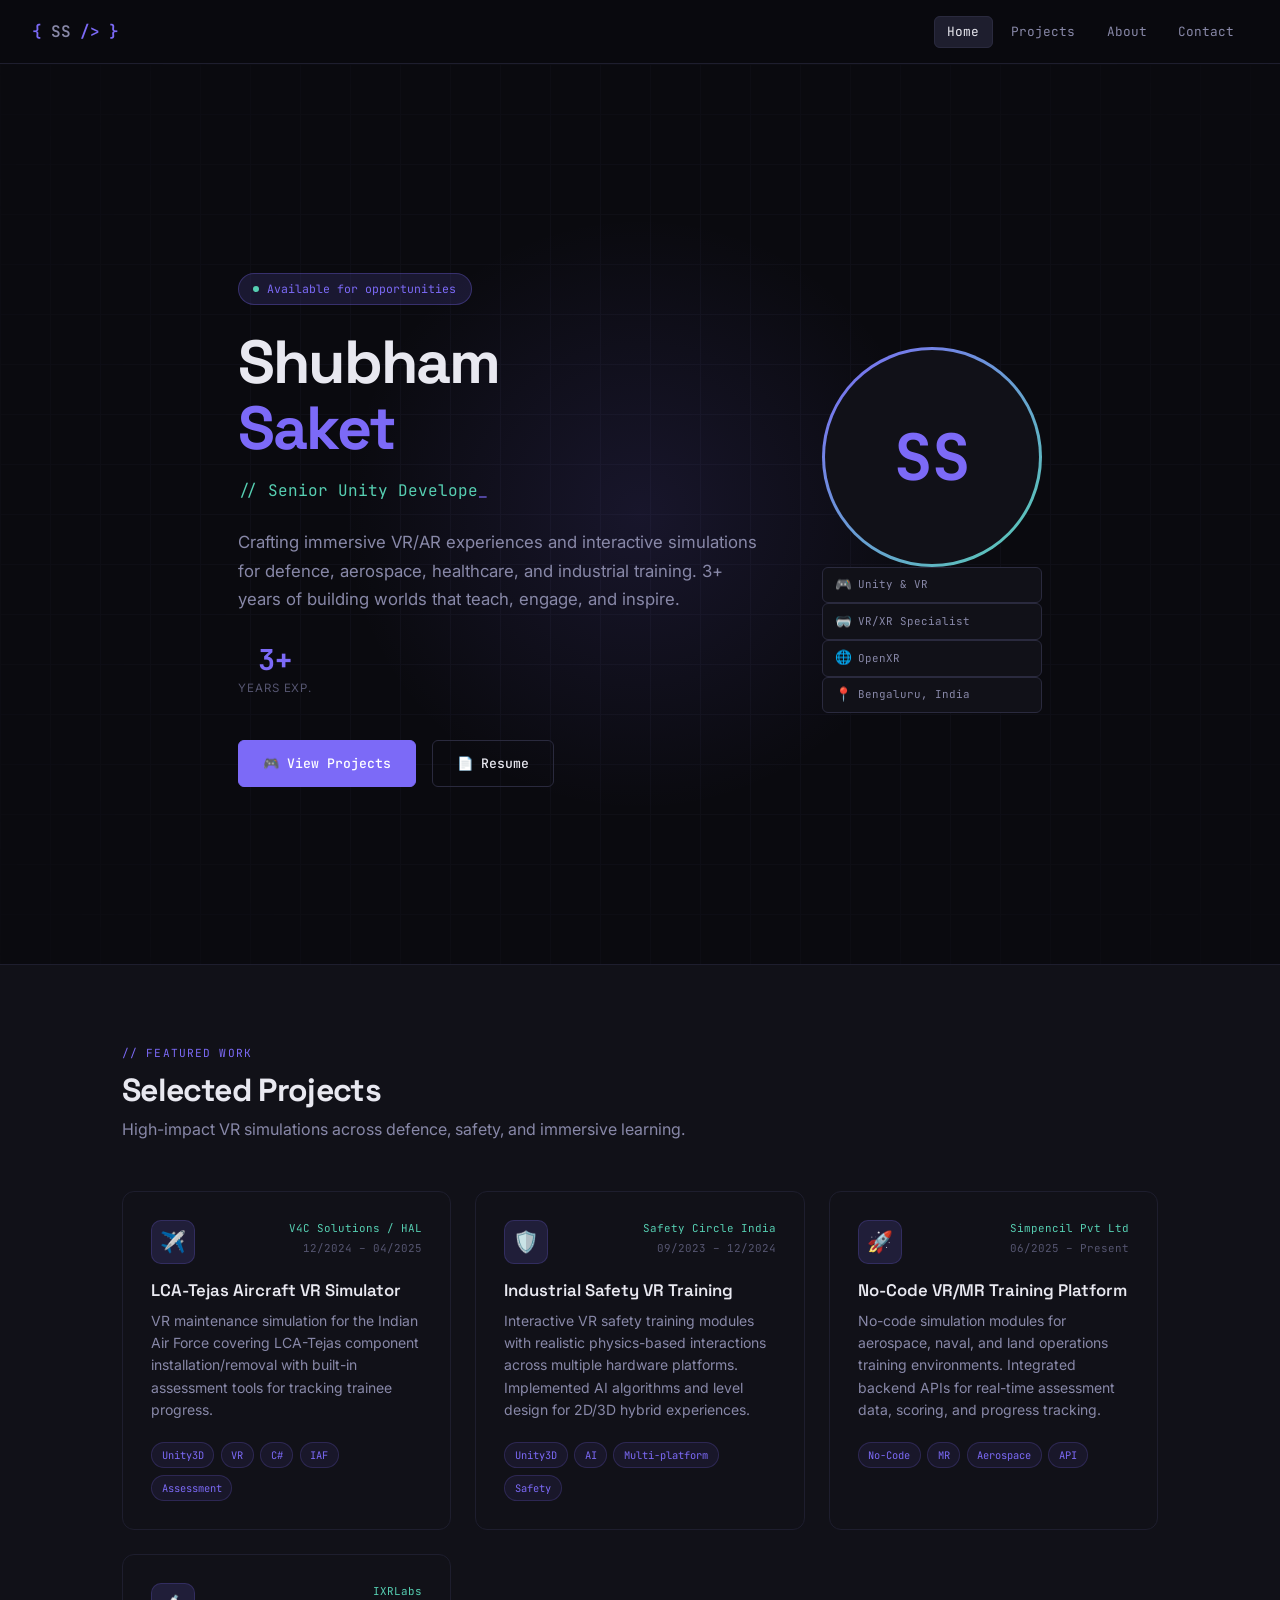
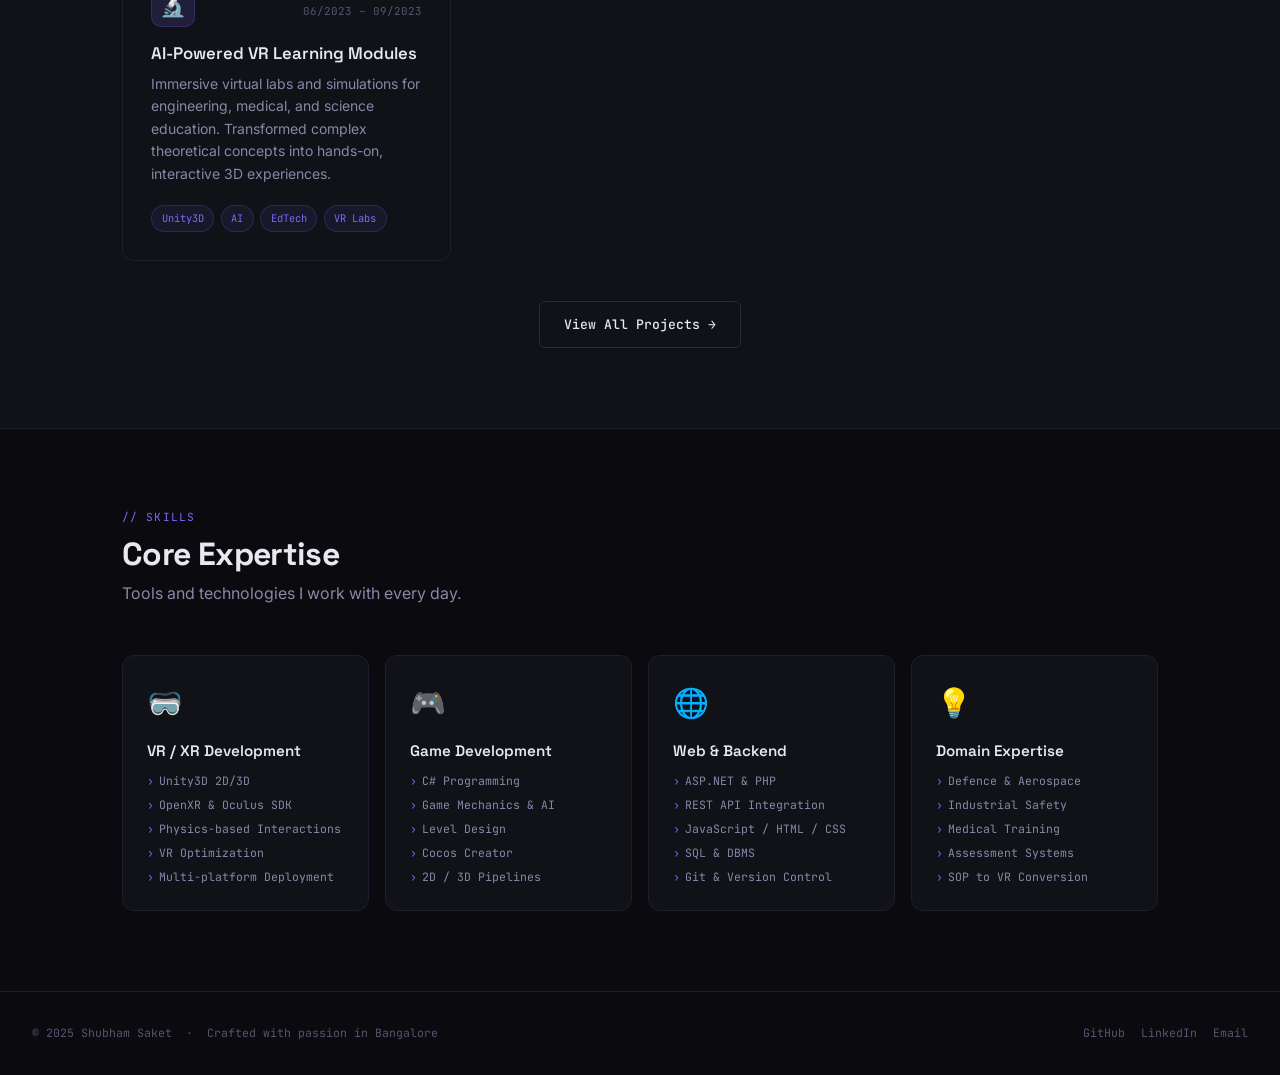
==== commit 00d0e59f: "Update index.html" ====
--- a/index.html
+++ b/index.html
@@ -45,19 +45,11 @@
               <span class="stat-num">3+</span>
               <span class="stat-label">Years Exp.</span>
             </div>
-            <div class="stat">
-              <span class="stat-num">5</span>
-              <span class="stat-label">Companies</span>
-            </div>
-            <div class="stat">
-              <span class="stat-num">IAF</span>
-              <span class="stat-label">Certified</span>
-            </div>
           </div>
 
           <div class="hero-actions">
             <a href="projects.html" class="btn btn-primary">🎮 View Projects</a>
-            <a href="https://drive.google.com/drive/folders/1--lT57aT-tNWMipGqq0n3ppi5oCKQ972" target="_blank" class="btn btn-outline">📂 Portfolio</a>
+          <a href="resume/Shubham-Saket.pdf" download class="btn btn-outline">📄 Resume</a>
           </div>
         </div>
 
@@ -66,12 +58,12 @@
           <div class="avatar-ring">
             <div class="avatar-inner">SS</div>
           </div>
-          <div class="hero-chips">
-            <div class="chip"><span class="chip-icon">🥽</span> Unity3D / VR</div>
-            <div class="chip"><span class="chip-icon">✈️</span> IAF / Defence</div>
-            <div class="chip"><span class="chip-icon">🎮</span> C# / OpenXR</div>
-            <div class="chip"><span class="chip-icon">📍</span> Bangalore, IN</div>
-          </div>
+         <div class="hero-chips-row">
+  <div class="chip"><span class="chip-icon">🎮</span> Unity &amp; VR</div>
+  <div class="chip"><span class="chip-icon">🥽</span> VR/XR Specialist</div>
+  <div class="chip"><span class="chip-icon">🌐</span> OpenXR</div>
+  <div class="chip"><span class="chip-icon">📍</span> Bengaluru, India</div>
+        </div>
         </div>
 
       </div>
